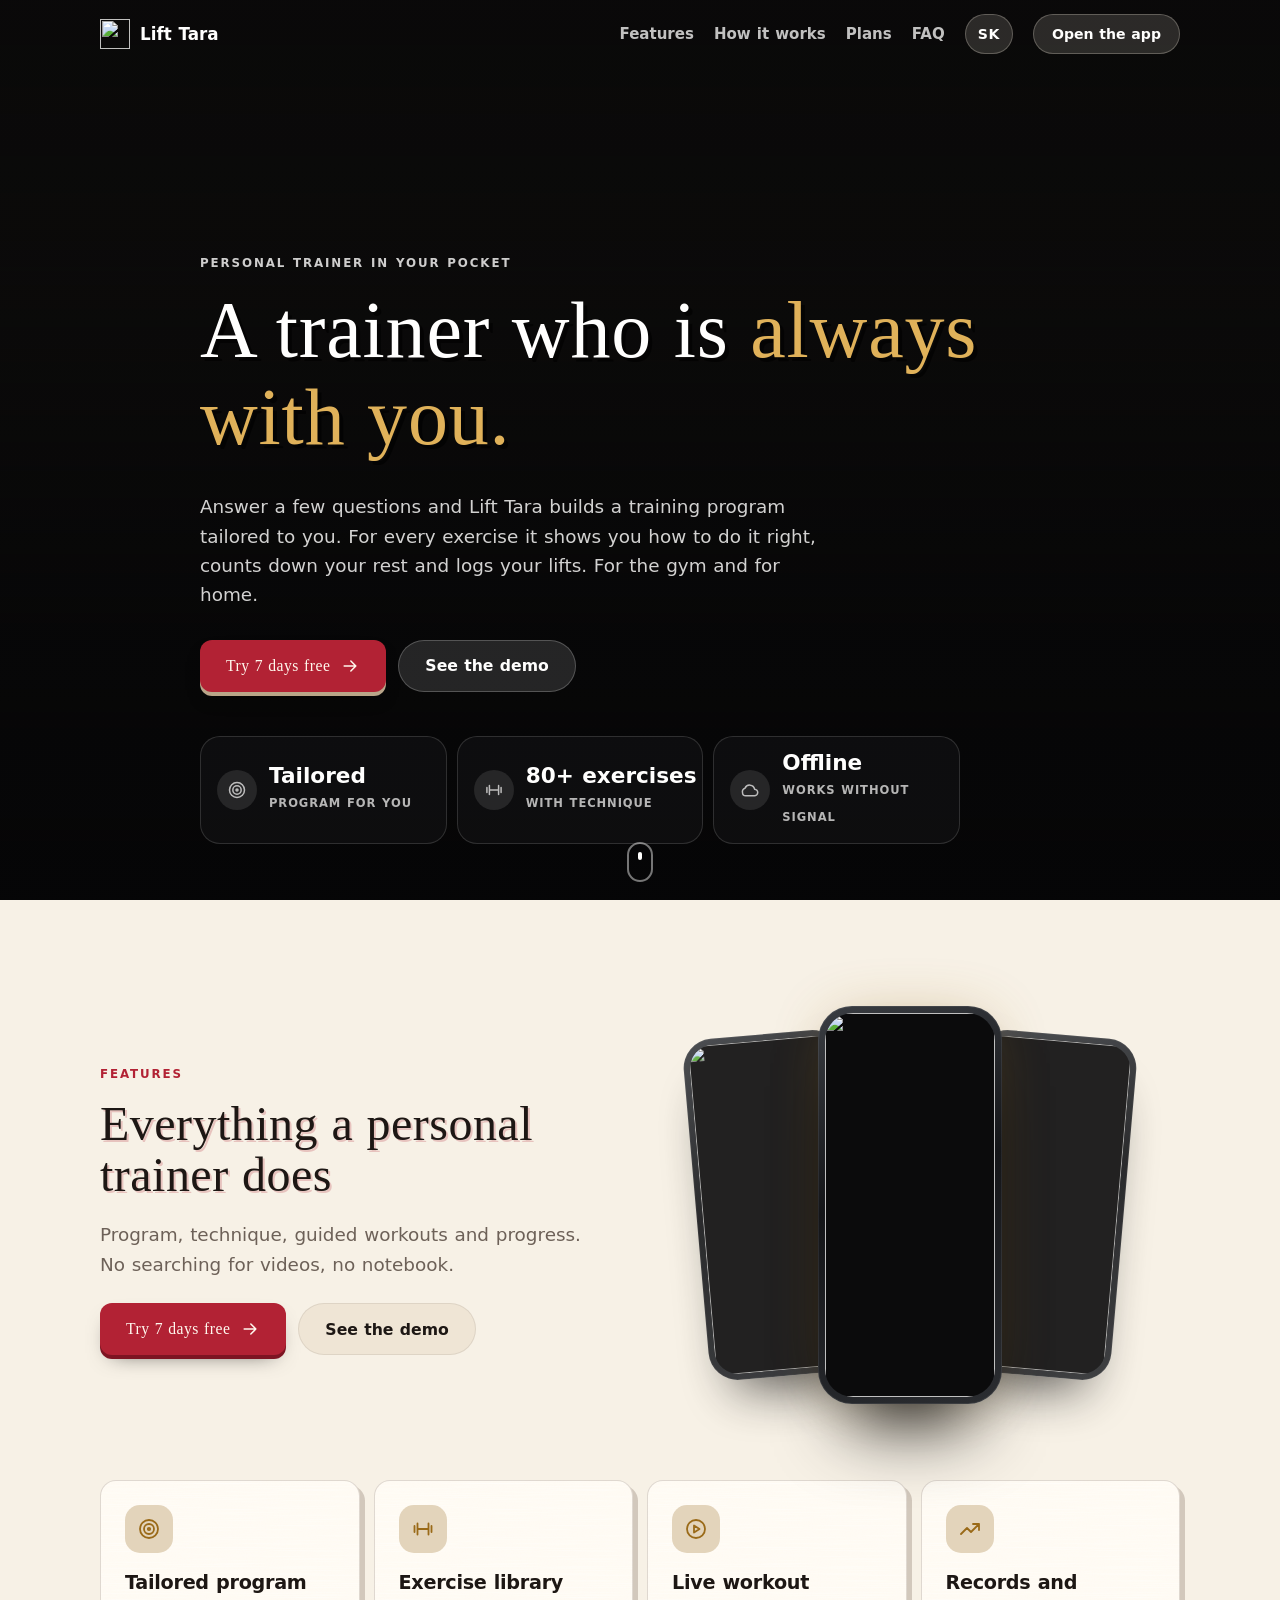
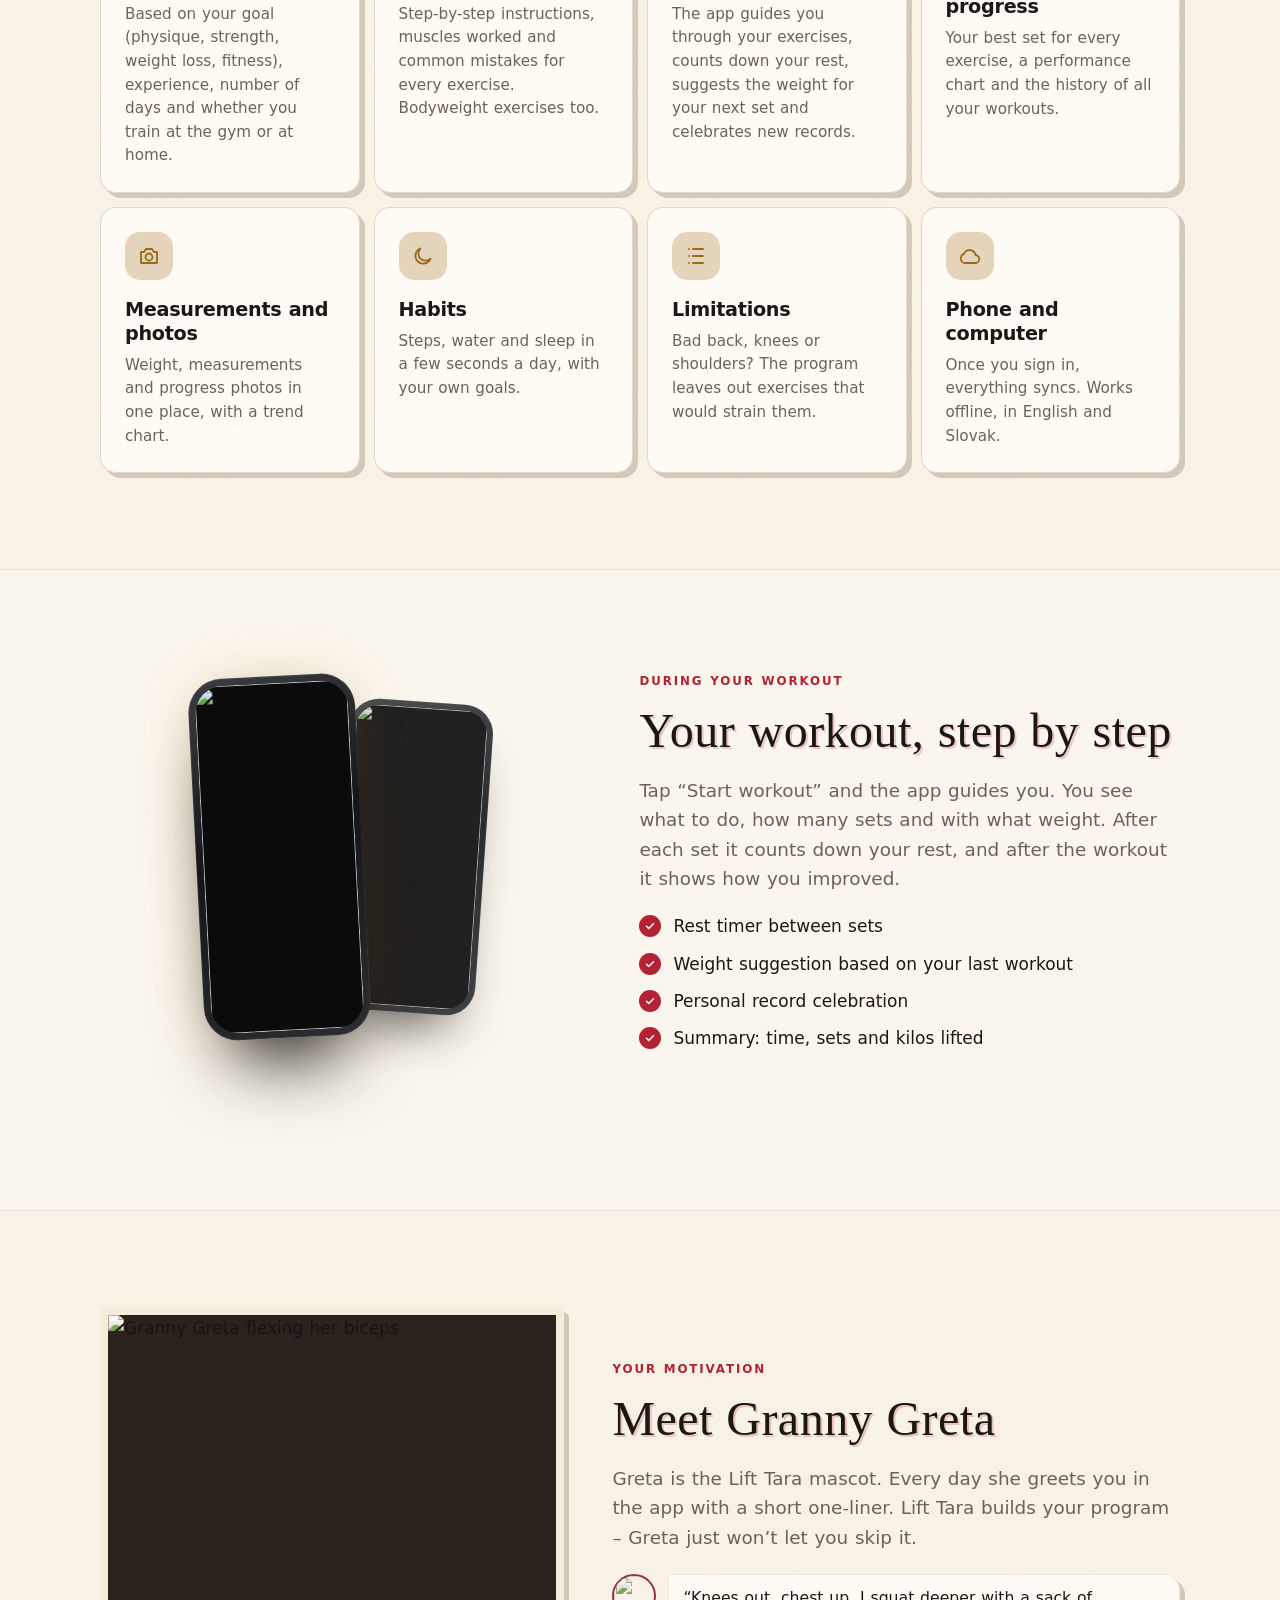
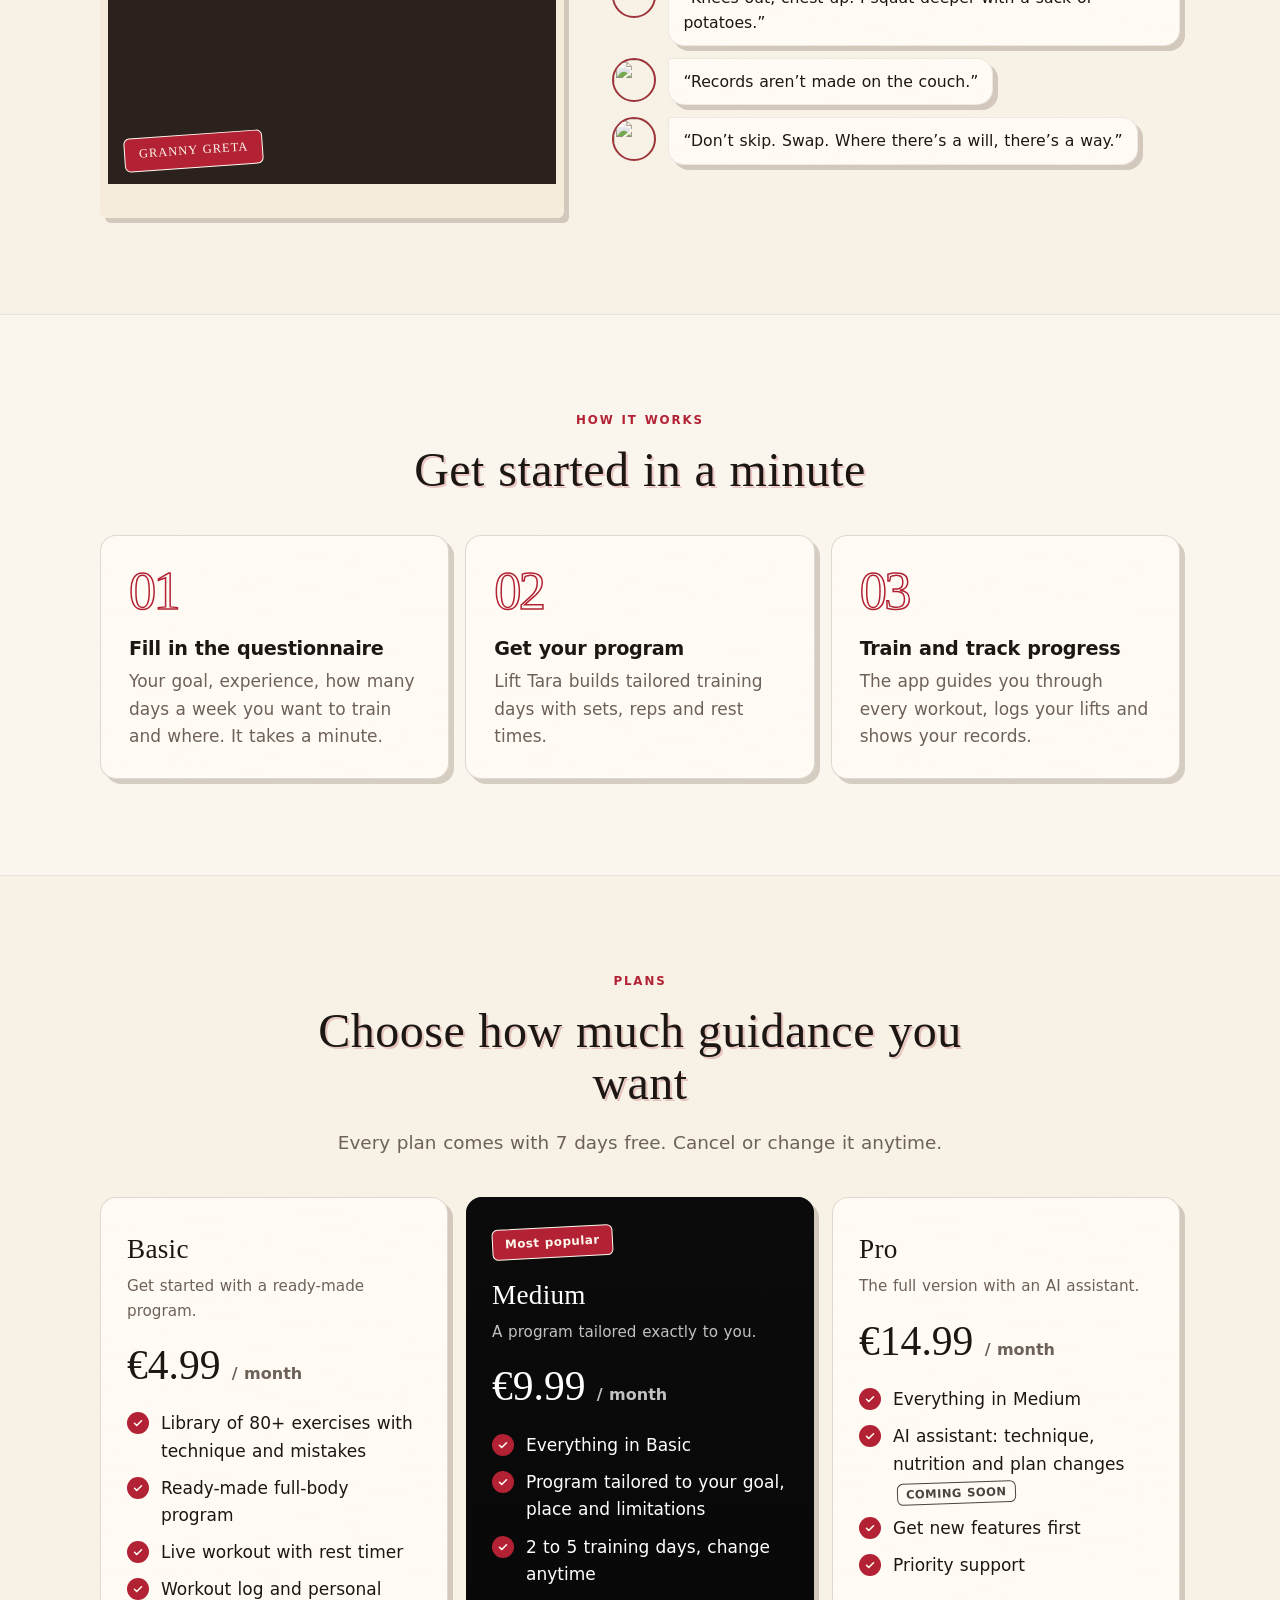
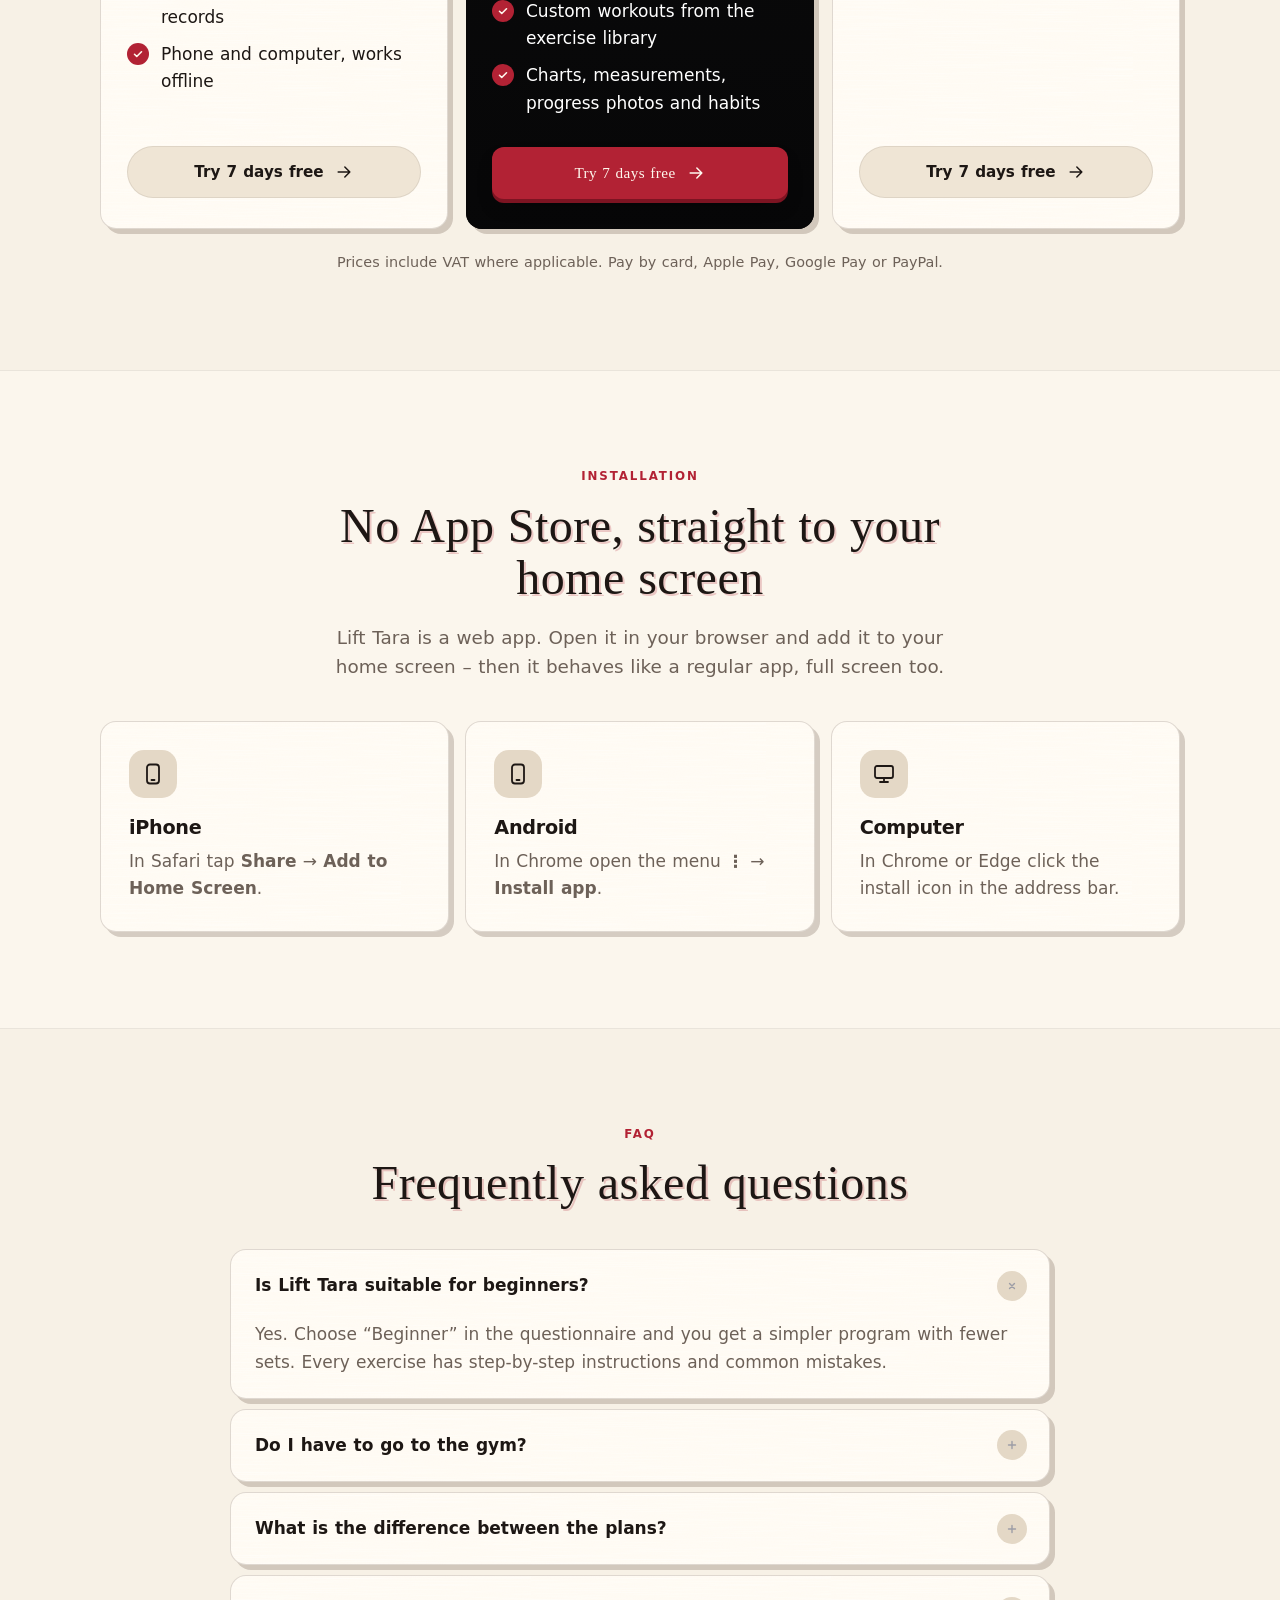
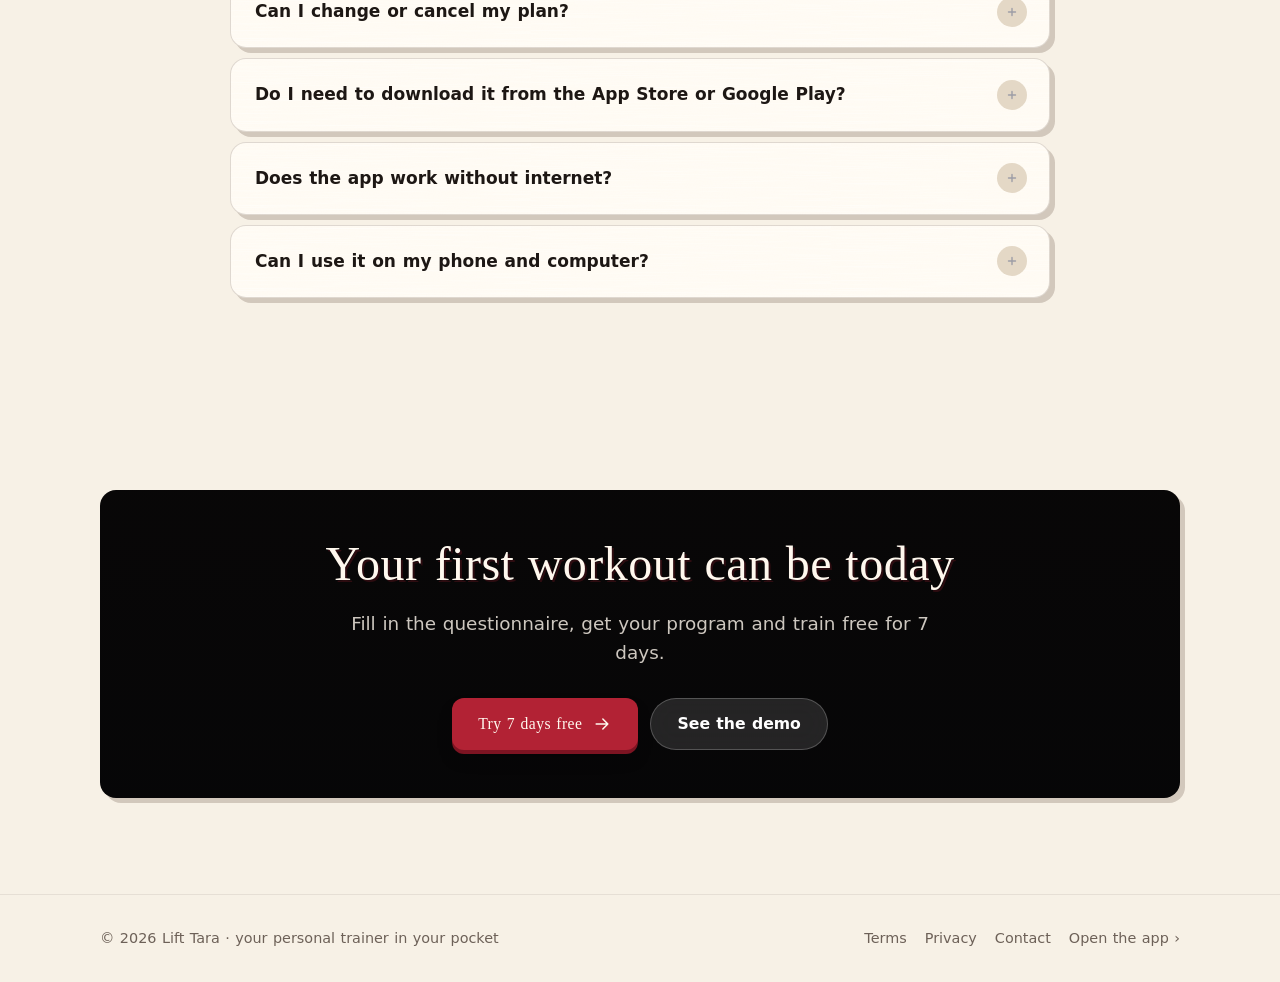
==== en/index.html @ 2b339212 "Web: záverečná výzva čitateľná aj vo svetlom režime Co-Authored-By: Claude Opus 5.5 <noreply@anthrop" ====
<!doctype html>
<html lang="en">
<head>
  <meta charset="utf-8">
  <meta name="viewport" content="width=device-width, initial-scale=1, viewport-fit=cover">
  <title>Lift Tara – your personal trainer in your pocket</title>
  <meta name="description" content="Lift Tara is a personal trainer in your pocket: a training program tailored to your goal, demos and technique for every exercise, a live workout and progress tracking. For the gym and for home.">
  <meta name="color-scheme" content="dark light">
  <meta name="theme-color" content="#15100e" media="(prefers-color-scheme: dark)">
  <meta name="theme-color" content="#f7f1e6" media="(prefers-color-scheme: light)">
  <link rel="icon" href="../icons/icon.svg?v=4" type="image/svg+xml">
  <link rel="apple-touch-icon" href="../icons/icon-192.png?v=4">
  <link rel="canonical" href="https://lifttara.github.io/en/">
  <link rel="alternate" hreflang="sk" href="https://lifttara.github.io/">
  <link rel="alternate" hreflang="en" href="https://lifttara.github.io/en/">
  <link rel="alternate" hreflang="x-default" href="https://lifttara.github.io/">
  <meta name="robots" content="index, follow, max-image-preview:large">
  <meta property="og:type" content="website">
  <meta property="og:locale" content="en_US">
  <meta property="og:site_name" content="Lift Tara">
  <meta property="og:title" content="Lift Tara – your personal trainer in your pocket">
  <meta property="og:description" content="A tailored program, technique for every exercise, live workouts and progress. Try it free for 7 days.">
  <meta property="og:url" content="https://lifttara.github.io/en/">
  <meta property="og:image" content="https://lifttara.github.io/icons/og.jpg?v=1">
  <meta property="og:image:width" content="1200">
  <meta property="og:image:height" content="630">
  <meta property="og:image:alt" content="Lift Tara">
  <meta name="twitter:card" content="summary_large_image">
  <meta name="twitter:title" content="Lift Tara – your personal trainer in your pocket">
  <meta name="twitter:description" content="A tailored program, technique for every exercise, live workouts and progress. Try it free for 7 days.">
  <meta name="twitter:image" content="https://lifttara.github.io/icons/og.jpg?v=1">
  <link rel="preload" as="image" href="../icons/hero.jpg">
  <style>html, body { background: #15100e; } @media (prefers-color-scheme: light) { html, body { background: #f7f1e6; } }</style>
  <link rel="stylesheet" href="../css/web.css?v=10">
  <script type="application/ld+json">
[
 {
  "@context": "https://schema.org",
  "@type": "SoftwareApplication",
  "name": "Lift Tara",
  "applicationCategory": "HealthApplication",
  "operatingSystem": "iOS, Android, Windows, macOS (web app)",
  "url": "https://lifttara.github.io/en/",
  "image": "https://lifttara.github.io/icons/icon-512.png",
  "inLanguage": "en",
  "description": "Lift Tara is a personal trainer in your pocket: a training program tailored to your goal, demos and technique for every exercise, a live workout and progress tracking. For the gym and for home.",
  "offers": [{"@type": "Offer", "name": "Basic", "price": "4.99", "priceCurrency": "EUR"}, {"@type": "Offer", "name": "Medium", "price": "9.99", "priceCurrency": "EUR"}, {"@type": "Offer", "name": "Pro", "price": "14.99", "priceCurrency": "EUR"}]
 },
 {
  "@context": "https://schema.org",
  "@type": "FAQPage",
  "mainEntity": [
 {
  "@type": "Question",
  "name": "Is Lift Tara suitable for beginners?",
  "acceptedAnswer": {
   "@type": "Answer",
   "text": "Yes. Choose “Beginner” in the questionnaire and you get a simpler program with fewer sets. Every exercise has step-by-step instructions and common mistakes."
  }
 },
 {
  "@type": "Question",
  "name": "Do I have to go to the gym?",
  "acceptedAnswer": {
   "@type": "Answer",
   "text": "No. The program can also be built for home with dumbbells or with no equipment at all."
  }
 },
 {
  "@type": "Question",
  "name": "What is the difference between the plans?",
  "acceptedAnswer": {
   "@type": "Answer",
   "text": "Basic has a ready-made full-body program, the exercise library and live workouts. Medium adds a program tailored to your goal, custom workouts and full progress tracking. Pro is the full version with an AI assistant, which is coming soon."
  }
 },
 {
  "@type": "Question",
  "name": "Can I change or cancel my plan?",
  "acceptedAnswer": {
   "@type": "Answer",
   "text": "Yes, anytime in the app under Settings → Subscription or via the link in your email. If you cancel during the 7-day trial, you pay nothing. Your data stays saved."
  }
 },
 {
  "@type": "Question",
  "name": "Do I need to download it from the App Store or Google Play?",
  "acceptedAnswer": {
   "@type": "Answer",
   "text": "No. Lift Tara is a web app – open it in your browser and add it to your home screen with one tap. Then it behaves like a regular app."
  }
 },
 {
  "@type": "Question",
  "name": "Does the app work without internet?",
  "acceptedAnswer": {
   "@type": "Answer",
   "text": "Yes. Workouts and logging work offline and your changes sync when you’re back online."
  }
 },
 {
  "@type": "Question",
  "name": "Can I use it on my phone and computer?",
  "acceptedAnswer": {
   "@type": "Answer",
   "text": "Yes. Once you sign in, your program, workouts and progress sync across all your devices."
  }
 }
]
 }
]
  </script>
</head>
<body>
  <header class="site-top" id="top">
    <div class="wrap">
      <a href="#" class="brand"><img src="../icons/icon.svg?v=4" alt=""> Lift Tara</a>
      <nav class="menu" aria-label="Main menu">
        <a href="#funkcie">Features</a>
        <a href="#ako">How it works</a>
        <a href="#balicky">Plans</a>
        <a href="#faq">FAQ</a>
        <a href="../" class="btn small lang" hreflang="sk" lang="sk" onclick="try{localStorage.setItem('lt-lang','sk')}catch(e){}" aria-label="Slovenská verzia">SK</a>
        <a href="https://lifttara.github.io/app/?lang=en" class="btn small"><span class="lg">Open the app</span><span class="sm">App</span></a>
      </nav>
    </div>
  </header>

  <main>
    <section class="hero-section">
      <div class="hero-bg" aria-hidden="true"></div>
      <div class="wrap hero-in">
        <p class="eyebrow">Personal trainer in your pocket</p>
        <h1>A trainer who is <em>always with you.</em></h1>
        <p class="lead">Answer a few questions and Lift Tara builds a training program tailored to you. For every exercise it shows you how to do it right, counts down your rest and logs your lifts. For the gym and for home.</p>
        <div class="actions">
          <a href="#balicky" class="btn primary sheen">Try 7 days free <svg class="i" viewBox="0 0 24 24" aria-hidden="true"><path d="M5 12h14M13 6l6 6-6 6"/></svg></a>
          <a href="https://lifttara.github.io/app/?demo&amp;lang=en" class="btn glass">See the demo</a>
        </div>
        <div class="tiles"><div class="tile"><span class="ti"><svg class="i" viewBox="0 0 24 24" aria-hidden="true"><circle cx="12" cy="12" r="9"/><circle cx="12" cy="12" r="5"/><circle cx="12" cy="12" r="1.2"/></svg></span><div><b>Tailored</b><span>program for you</span></div></div><div class="tile"><span class="ti"><svg class="i" viewBox="0 0 24 24" aria-hidden="true"><path d="M6.5 6.5v11M17.5 6.5v11M3.5 9v6M20.5 9v6M6.5 12h11"/></svg></span><div><b>80+ exercises</b><span>with technique</span></div></div><div class="tile"><span class="ti"><svg class="i" viewBox="0 0 24 24" aria-hidden="true"><path d="M3 15a4 4 0 0 0 4 4h10a4 4 0 0 0 .5-8A6 6 0 0 0 6 10a4 4 0 0 0-3 5z"/></svg></span><div><b>Offline</b><span>works without signal</span></div></div></div>
      </div>
      <span class="scroll-hint" aria-hidden="true"></span>
    </section>

    <section id="funkcie" class="section">
      <div class="wrap">
        <div class="app-head rv">
          <div>
            <p class="eyebrow">Features</p>
            <h2>Everything a personal trainer does</h2>
            <p class="lead">Program, technique, guided workouts and progress. No searching for videos, no notebook.</p>
            <div class="actions"><a href="#balicky" class="btn primary">Try 7 days free <svg class="i" viewBox="0 0 24 24" aria-hidden="true"><path d="M5 12h14M13 6l6 6-6 6"/></svg></a><a href="https://lifttara.github.io/app/?demo&amp;lang=en" class="btn">See the demo</a></div>
          </div>
          <div class="phones" aria-hidden="true">
            <figure class="phone"><img src="../icons/screens/a-program-en.jpg" alt="" loading="lazy" width="600" height="1300"></figure>
            <figure class="phone main"><img src="../icons/screens/a-today-en.jpg" alt="" loading="lazy" width="600" height="1300"></figure>
            <figure class="phone"><img src="../icons/screens/a-ex-en.jpg" alt="" loading="lazy" width="600" height="1300"></figure>
          </div>
        </div>
        <div class="feat-grid">
          <article class="card feat rv"><span class="ic"><svg class="i" viewBox="0 0 24 24" aria-hidden="true"><circle cx="12" cy="12" r="9"/><circle cx="12" cy="12" r="5"/><circle cx="12" cy="12" r="1.2"/></svg></span><h3>Tailored program</h3><p>Based on your goal (physique, strength, weight loss, fitness), experience, number of days and whether you train at the gym or at home.</p></article>
          <article class="card feat rv"><span class="ic"><svg class="i" viewBox="0 0 24 24" aria-hidden="true"><path d="M6.5 6.5v11M17.5 6.5v11M3.5 9v6M20.5 9v6M6.5 12h11"/></svg></span><h3>Exercise library</h3><p>Step-by-step instructions, muscles worked and common mistakes for every exercise. Bodyweight exercises too.</p></article>
          <article class="card feat rv"><span class="ic"><svg class="i" viewBox="0 0 24 24" aria-hidden="true"><circle cx="12" cy="12" r="9"/><path d="M10 8.5v7l5.5-3.5z"/></svg></span><h3>Live workout</h3><p>The app guides you through your exercises, counts down your rest, suggests the weight for your next set and celebrates new records.</p></article>
          <article class="card feat rv"><span class="ic"><svg class="i" viewBox="0 0 24 24" aria-hidden="true"><path d="M3 17l6-6 4 4 8-8M15 7h6v6"/></svg></span><h3>Records and progress</h3><p>Your best set for every exercise, a performance chart and the history of all your workouts.</p></article>
          <article class="card feat rv"><span class="ic"><svg class="i" viewBox="0 0 24 24" aria-hidden="true"><path d="M4 8h3l2-3h6l2 3h3v11H4z"/><circle cx="12" cy="13" r="3.5"/></svg></span><h3>Measurements and photos</h3><p>Weight, measurements and progress photos in one place, with a trend chart.</p></article>
          <article class="card feat rv"><span class="ic"><svg class="i" viewBox="0 0 24 24" aria-hidden="true"><path d="M19.5 14.6A7.8 7.8 0 1 1 9.4 4.5a6.3 6.3 0 0 0 10.1 10.1z"/></svg></span><h3>Habits</h3><p>Steps, water and sleep in a few seconds a day, with your own goals.</p></article>
          <article class="card feat rv"><span class="ic"><svg class="i" viewBox="0 0 24 24" aria-hidden="true"><path d="M9 5h10M9 12h10M9 19h10M5 5h.01M5 12h.01M5 19h.01"/></svg></span><h3>Limitations</h3><p>Bad back, knees or shoulders? The program leaves out exercises that would strain them.</p></article>
          <article class="card feat rv"><span class="ic"><svg class="i" viewBox="0 0 24 24" aria-hidden="true"><path d="M3 15a4 4 0 0 0 4 4h10a4 4 0 0 0 .5-8A6 6 0 0 0 6 10a4 4 0 0 0-3 5z"/></svg></span><h3>Phone and computer</h3><p>Once you sign in, everything syncs. Works offline, in English and Slovak.</p></article>
        </div>
      </div>
    </section>

    <section id="trening" class="section alt">
      <div class="wrap">
        <div class="app-head reverse rv">
          <div>
            <p class="eyebrow">During your workout</p>
            <h2>Your workout, step by step</h2>
            <p class="lead">Tap “Start workout” and the app guides you. You see what to do, how many sets and with what weight. After each set it counts down your rest, and after the workout it shows how you improved.</p>
            <ul class="checks"><li>Rest timer between sets</li><li>Weight suggestion based on your last workout</li><li>Personal record celebration</li><li>Summary: time, sets and kilos lifted</li></ul>
          </div>
          <div class="phones two" aria-hidden="true">
            <figure class="phone main"><img src="../icons/screens/a-live-en.jpg" alt="" loading="lazy" width="600" height="1300"></figure>
            <figure class="phone"><img src="../icons/screens/a-progress-en.jpg" alt="" loading="lazy" width="600" height="1300"></figure>
          </div>
        </div>
      </div>
    </section>

    <section id="greta" class="section">
      <div class="wrap greta-sec">
        <div class="greta-photo rv"><img src="../icons/greta/flex.jpg" alt="Granny Greta flexing her biceps" loading="lazy" width="520" height="578"><span class="tag">GRANNY GRETA</span></div>
        <div class="rv">
          <p class="eyebrow">Your motivation</p>
          <h2>Meet Granny Greta</h2>
          <p class="lead">Greta is the Lift Tara mascot. Every day she greets you in the app with a short one-liner. Lift Tara builds your program – Greta just won’t let you skip it.</p>
          <div class="quotes">
            <div class="quote-b"><img src="../icons/greta/avatar.jpg" alt="" width="44" height="44" loading="lazy"><p>“Knees out, chest up. I squat deeper with a sack of potatoes.”</p></div>
            <div class="quote-b"><img src="../icons/greta/avatar.jpg" alt="" width="44" height="44" loading="lazy"><p>“Records aren’t made on the couch.”</p></div>
            <div class="quote-b"><img src="../icons/greta/avatar.jpg" alt="" width="44" height="44" loading="lazy"><p>“Don’t skip. Swap. Where there’s a will, there’s a way.”</p></div>
          </div>
        </div>
      </div>
    </section>

    <section id="ako" class="section alt">
      <div class="wrap">
        <div class="section-head center rv"><p class="eyebrow">How it works</p><h2>Get started in a minute</h2></div>
        <div class="grid3">
          <div class="card step rv"><span class="num">01</span><h3>Fill in the questionnaire</h3><p>Your goal, experience, how many days a week you want to train and where. It takes a minute.</p></div>
          <div class="card step rv"><span class="num">02</span><h3>Get your program</h3><p>Lift Tara builds tailored training days with sets, reps and rest times.</p></div>
          <div class="card step rv"><span class="num">03</span><h3>Train and track progress</h3><p>The app guides you through every workout, logs your lifts and shows your records.</p></div>
        </div>
      </div>
    </section>

    <section id="balicky" class="section">
      <div class="wrap">
        <div class="section-head center rv"><p class="eyebrow">Plans</p><h2>Choose how much guidance you want</h2><p class="lead" style="margin:0 auto">Every plan comes with 7 days free. Cancel or change it anytime.</p></div>
        <div class="tiers">
          <article class="card price-card tier tier-basic rv">
            
            <h3>Basic</h3>
            <p class="muted tier-sub">Get started with a ready-made program.</p>
            <p class="price">€4.99 <span>/ month</span></p>
            <ul class="checks"><li><span>Library of 80+ exercises with technique and mistakes</span></li><li><span>Ready-made full-body program</span></li><li><span>Live workout with rest timer</span></li><li><span>Workout log and personal records</span></li><li><span>Phone and computer, works offline</span></li></ul>
            <a href="https://lifttara.github.io/app/?plan=basic&amp;lang=en" class="btn">Try 7 days free <svg class="i" viewBox="0 0 24 24" aria-hidden="true"><path d="M5 12h14M13 6l6 6-6 6"/></svg></a>
          </article>
          <article class="card price-card tier tier-medium featured rv">
            <span class="badge">Most popular</span>
            <h3>Medium</h3>
            <p class="muted tier-sub">A program tailored exactly to you.</p>
            <p class="price">€9.99 <span>/ month</span></p>
            <ul class="checks"><li><span>Everything in Basic</span></li><li><span>Program tailored to your goal, place and limitations</span></li><li><span>2 to 5 training days, change anytime</span></li><li><span>Custom workouts from the exercise library</span></li><li><span>Charts, measurements, progress photos and habits</span></li></ul>
            <a href="https://lifttara.github.io/app/?plan=medium&amp;lang=en" class="btn primary">Try 7 days free <svg class="i" viewBox="0 0 24 24" aria-hidden="true"><path d="M5 12h14M13 6l6 6-6 6"/></svg></a>
          </article>
          <article class="card price-card tier tier-pro rv">
            
            <h3>Pro</h3>
            <p class="muted tier-sub">The full version with an AI assistant.</p>
            <p class="price">€14.99 <span>/ month</span></p>
            <ul class="checks"><li><span>Everything in Medium</span></li><li><span>AI assistant: technique, nutrition and plan changes <span class="soon">coming soon</span></span></li><li><span>Get new features first</span></li><li><span>Priority support</span></li></ul>
            <a href="https://lifttara.github.io/app/?plan=pro&amp;lang=en" class="btn">Try 7 days free <svg class="i" viewBox="0 0 24 24" aria-hidden="true"><path d="M5 12h14M13 6l6 6-6 6"/></svg></a>
          </article>
        </div>
        <p class="muted tier-note">Prices include VAT where applicable. Pay by card, Apple Pay, Google Pay or PayPal.</p>
      </div>
    </section>

    <section id="instalacia" class="section alt">
      <div class="wrap">
        <div class="section-head center rv"><p class="eyebrow">Installation</p><h2>No App Store, straight to your home screen</h2><p class="lead" style="margin:0 auto">Lift Tara is a web app. Open it in your browser and add it to your home screen – then it behaves like a regular app, full screen too.</p></div>
        <div class="grid3">
          <div class="card rv"><span class="ic"><svg class="i" viewBox="0 0 24 24" aria-hidden="true"><rect x="6" y="2.5" width="12" height="19" rx="3"/><path d="M10.5 18h3"/></svg></span><h3>iPhone</h3><p class="muted" style="margin:0">In Safari tap <b>Share</b> → <b>Add to Home Screen</b>.</p></div>
          <div class="card rv"><span class="ic"><svg class="i" viewBox="0 0 24 24" aria-hidden="true"><rect x="6" y="2.5" width="12" height="19" rx="3"/><path d="M10.5 18h3"/></svg></span><h3>Android</h3><p class="muted" style="margin:0">In Chrome open the menu <b>⋮</b> → <b>Install app</b>.</p></div>
          <div class="card rv"><span class="ic"><svg class="i" viewBox="0 0 24 24" aria-hidden="true"><rect x="3" y="4" width="18" height="12" rx="2"/><path d="M8 20h8M12 16v4"/></svg></span><h3>Computer</h3><p class="muted" style="margin:0">In Chrome or Edge click the install icon in the address bar.</p></div>
        </div>
      </div>
    </section>

    <section id="faq" class="section">
      <div class="wrap">
        <div class="section-head center rv"><p class="eyebrow">FAQ</p><h2>Frequently asked questions</h2></div>
        <div class="faq">
          <details class="card rv" open><summary>Is Lift Tara suitable for beginners?</summary><p>Yes. Choose “Beginner” in the questionnaire and you get a simpler program with fewer sets. Every exercise has step-by-step instructions and common mistakes.</p></details>
          <details class="card rv"><summary>Do I have to go to the gym?</summary><p>No. The program can also be built for home with dumbbells or with no equipment at all.</p></details>
          <details class="card rv"><summary>What is the difference between the plans?</summary><p>Basic has a ready-made full-body program, the exercise library and live workouts. Medium adds a program tailored to your goal, custom workouts and full progress tracking. Pro is the full version with an AI assistant, which is coming soon.</p></details>
          <details class="card rv"><summary>Can I change or cancel my plan?</summary><p>Yes, anytime in the app under Settings → Subscription or via the link in your email. If you cancel during the 7-day trial, you pay nothing. Your data stays saved.</p></details>
          <details class="card rv"><summary>Do I need to download it from the App Store or Google Play?</summary><p>No. Lift Tara is a web app – open it in your browser and add it to your home screen with one tap. Then it behaves like a regular app.</p></details>
          <details class="card rv"><summary>Does the app work without internet?</summary><p>Yes. Workouts and logging work offline and your changes sync when you’re back online.</p></details>
          <details class="card rv"><summary>Can I use it on my phone and computer?</summary><p>Yes. Once you sign in, your program, workouts and progress sync across all your devices.</p></details>
        </div>
      </div>
    </section>

    <section id="zacat" class="section">
      <div class="wrap">
        <div class="card end-cta rv">
          <h2>Your first workout can be today</h2>
          <p class="lead">Fill in the questionnaire, get your program and train free for 7 days.</p>
          <div class="actions"><a href="#balicky" class="btn primary">Try 7 days free <svg class="i" viewBox="0 0 24 24" aria-hidden="true"><path d="M5 12h14M13 6l6 6-6 6"/></svg></a><a href="https://lifttara.github.io/app/?demo&amp;lang=en" class="btn glass">See the demo</a></div>
        </div>
      </div>
    </section>
  </main>

  <footer class="footer">
    <div class="wrap"><span>© <span id="year">2026</span> Lift Tara · your personal trainer in your pocket</span><span class="foot-links"><a href="terms.html#podmienky" class="muted">Terms</a><a href="terms.html#sukromie" class="muted">Privacy</a><a href="terms.html#kontakt" class="muted">Contact</a><a href="https://lifttara.github.io/app/?lang=en" class="muted">Open the app ›</a></span></div>
  </footer>
  <script>
    // Lišta sa po posunutí z fotky zmení na sklo; fotka sa hýbe pomalšie ako obsah (paralaxa)
    const siteTop = document.getElementById('top');
    const bg = document.querySelector('.hero-bg');
    const reduce = matchMedia('(prefers-reduced-motion: reduce)').matches;
    let raf = 0;
    const onScroll = () => {
      raf = 0;
      siteTop.classList.toggle('solid', scrollY > innerHeight * 0.6);
      if (!reduce && bg && scrollY < innerHeight * 1.2) bg.style.setProperty('--py', `${Math.round(scrollY * 0.3)}px`);
    };
    addEventListener('scroll', () => { if (!raf) raf = requestAnimationFrame(onScroll); }, { passive: true });
    onScroll();
    // Sekcie sa jemne vysunú, keď sa k nim posunieš
    if ('IntersectionObserver' in window && !reduce) {
      const io = new IntersectionObserver((list) => {
        let n = 0;
        list.forEach((e) => { if (!e.isIntersecting) return; e.target.style.setProperty('--d', `${Math.min(n++, 5) * 80}ms`); e.target.classList.add('in'); io.unobserve(e.target); });
      }, { rootMargin: '0px 0px -8% 0px' });
      document.querySelectorAll('.rv').forEach((el) => io.observe(el));
    } else document.querySelectorAll('.rv').forEach((el) => el.classList.add('in'));
    document.getElementById('year').textContent = new Date().getFullYear();
  </script>
</body>
</html>
---- css/web.css ----
@font-face { font-family: 'Alfa Slab One'; font-style: normal; font-weight: 400; font-display: swap; src: url(../fonts/alfaslab-latin-ext.woff2) format('woff2'); unicode-range: U+0100-02BA, U+02BD-02C5, U+02C7-02CC, U+02CE-02D7, U+02DD-02FF, U+0304, U+0308, U+0329, U+1D00-1DBF, U+1E00-1E9F, U+1EF2-1EFF, U+2020, U+20A0-20AB, U+20AD-20C4, U+2113, U+2C60-2C7F, U+A720-A7FF; }
@font-face { font-family: 'Alfa Slab One'; font-style: normal; font-weight: 400; font-display: swap; src: url(../fonts/alfaslab-latin.woff2) format('woff2'); unicode-range: U+0000-00FF, U+0131, U+0152-0153, U+02BB-02BC, U+02C6, U+02DA, U+02DC, U+0304, U+0308, U+0329, U+2000-206F, U+20AC, U+2122, U+2191, U+2193, U+2212, U+2215, U+FEFF, U+FFFD; }
/* Písmo Poppins – uložené v appke (funguje offline, nič sa neposiela na Google) */
@font-face { font-family: 'Poppins'; font-style: normal; font-weight: 400; font-display: swap; src: url(../fonts/poppins-400-latin-ext.woff2) format('woff2'); unicode-range: U+0100-02BA, U+02BD-02C5, U+02C7-02CC, U+02CE-02D7, U+02DD-02FF, U+0304, U+0308, U+0329, U+1D00-1DBF, U+1E00-1E9F, U+1EF2-1EFF, U+2020, U+20A0-20AB, U+20AD-20C4, U+2113, U+2C60-2C7F, U+A720-A7FF; }
@font-face { font-family: 'Poppins'; font-style: normal; font-weight: 400; font-display: swap; src: url(../fonts/poppins-400-latin.woff2) format('woff2'); unicode-range: U+0000-00FF, U+0131, U+0152-0153, U+02BB-02BC, U+02C6, U+02DA, U+02DC, U+0304, U+0308, U+0329, U+2000-206F, U+20AC, U+2122, U+2191, U+2193, U+2212, U+2215, U+FEFF, U+FFFD; }
@font-face { font-family: 'Poppins'; font-style: normal; font-weight: 500; font-display: swap; src: url(../fonts/poppins-500-latin-ext.woff2) format('woff2'); unicode-range: U+0100-02BA, U+02BD-02C5, U+02C7-02CC, U+02CE-02D7, U+02DD-02FF, U+0304, U+0308, U+0329, U+1D00-1DBF, U+1E00-1E9F, U+1EF2-1EFF, U+2020, U+20A0-20AB, U+20AD-20C4, U+2113, U+2C60-2C7F, U+A720-A7FF; }
@font-face { font-family: 'Poppins'; font-style: normal; font-weight: 500; font-display: swap; src: url(../fonts/poppins-500-latin.woff2) format('woff2'); unicode-range: U+0000-00FF, U+0131, U+0152-0153, U+02BB-02BC, U+02C6, U+02DA, U+02DC, U+0304, U+0308, U+0329, U+2000-206F, U+20AC, U+2122, U+2191, U+2193, U+2212, U+2215, U+FEFF, U+FFFD; }
@font-face { font-family: 'Poppins'; font-style: normal; font-weight: 600; font-display: swap; src: url(../fonts/poppins-600-latin-ext.woff2) format('woff2'); unicode-range: U+0100-02BA, U+02BD-02C5, U+02C7-02CC, U+02CE-02D7, U+02DD-02FF, U+0304, U+0308, U+0329, U+1D00-1DBF, U+1E00-1E9F, U+1EF2-1EFF, U+2020, U+20A0-20AB, U+20AD-20C4, U+2113, U+2C60-2C7F, U+A720-A7FF; }
@font-face { font-family: 'Poppins'; font-style: normal; font-weight: 600; font-display: swap; src: url(../fonts/poppins-600-latin.woff2) format('woff2'); unicode-range: U+0000-00FF, U+0131, U+0152-0153, U+02BB-02BC, U+02C6, U+02DA, U+02DC, U+0304, U+0308, U+0329, U+2000-206F, U+20AC, U+2122, U+2191, U+2193, U+2212, U+2215, U+FEFF, U+FFFD; }
@font-face { font-family: 'Poppins'; font-style: normal; font-weight: 700; font-display: swap; src: url(../fonts/poppins-700-latin-ext.woff2) format('woff2'); unicode-range: U+0100-02BA, U+02BD-02C5, U+02C7-02CC, U+02CE-02D7, U+02DD-02FF, U+0304, U+0308, U+0329, U+1D00-1DBF, U+1E00-1E9F, U+1EF2-1EFF, U+2020, U+20A0-20AB, U+20AD-20C4, U+2113, U+2C60-2C7F, U+A720-A7FF; }
@font-face { font-family: 'Poppins'; font-style: normal; font-weight: 700; font-display: swap; src: url(../fonts/poppins-700-latin.woff2) format('woff2'); unicode-range: U+0000-00FF, U+0131, U+0152-0153, U+02BB-02BC, U+02C6, U+02DA, U+02DC, U+0304, U+0308, U+0329, U+2000-206F, U+20AC, U+2122, U+2191, U+2193, U+2212, U+2215, U+FEFF, U+FFFD; }
@font-face { font-family: 'Poppins'; font-style: normal; font-weight: 800; font-display: swap; src: url(../fonts/poppins-800-latin-ext.woff2) format('woff2'); unicode-range: U+0100-02BA, U+02BD-02C5, U+02C7-02CC, U+02CE-02D7, U+02DD-02FF, U+0304, U+0308, U+0329, U+1D00-1DBF, U+1E00-1E9F, U+1EF2-1EFF, U+2020, U+20A0-20AB, U+20AD-20C4, U+2113, U+2C60-2C7F, U+A720-A7FF; }
@font-face { font-family: 'Poppins'; font-style: normal; font-weight: 800; font-display: swap; src: url(../fonts/poppins-800-latin.woff2) format('woff2'); unicode-range: U+0000-00FF, U+0131, U+0152-0153, U+02BB-02BC, U+02C6, U+02DA, U+02DC, U+0304, U+0308, U+0329, U+2000-206F, U+20AC, U+2122, U+2191, U+2193, U+2212, U+2215, U+FEFF, U+FFFD; }
/* =========================================================
   Web trénera – rovnaký dizajn ako appky (2026):
   čiernobiely, fotka posilňovne, tyrkysová len ako akcent,
   tmavý alebo svetlý podľa nastavenia zariadenia.
   ========================================================= */
:root {
  color-scheme: dark light;
  --bg: #15100e; --surface: #221a16; --surface-2: #2c221d; --surface-3: #3a2e27;
  --border: rgba(246, 236, 220, .08); --text: #f6ecdc; --muted: #b4a594;
  --accent: #e0b25a; --red: #c62a3c; --cta: #c62a3c; --cta-ink: #fff8ee;
  --glass: rgba(27, 20, 17, .82);
  --shadow: 0 1px 0 rgba(255, 255, 255, .04) inset, 0 18px 40px -26px rgba(0, 0, 0, .9);
  --radius: 24px;
  --ring: inset 0 0 0 1.5px rgba(224, 178, 90, .75), 0 0 14px -4px rgba(224, 178, 90, .45);
  --font: "Poppins", -apple-system, BlinkMacSystemFont, "Segoe UI", system-ui, sans-serif;
  --ease: cubic-bezier(.2, .8, .2, 1); --spring: cubic-bezier(.3, 1.35, .5, 1);
}
@media (prefers-color-scheme: light) {
  :root {
    --bg: #f7f1e6; --surface: #fffaf2; --surface-2: #efe5d5; --surface-3: #e4d8c6;
    --border: rgba(29, 23, 20, .08); --text: #1d1714; --muted: #6d6158;
    --accent: #9a6a18; --red: #b22234; --cta: #b22234; --cta-ink: #fff8ee;
    --glass: rgba(255, 250, 242, .86);
    --shadow: 0 1px 2px rgba(15, 17, 20, .04), 0 10px 30px -14px rgba(15, 17, 20, .16);
  }
}

* { box-sizing: border-box; }
html { scroll-behavior: smooth; scroll-padding-top: 76px; -webkit-text-size-adjust: 100%; }
body { margin: 0; background: var(--bg); color: var(--text); font: 17px/1.6 var(--font); -webkit-font-smoothing: antialiased; overflow-x: hidden; }
a { color: inherit; text-decoration: none; }
img { max-width: 100%; display: block; }
h1, h2, h3 { margin: 0 0 .4em; letter-spacing: -.035em; line-height: 1.05; }
h1 { font-size: clamp(2.6rem, 8vw, 5rem); font-weight: 800; }
h2 { font-size: clamp(1.9rem, 5vw, 3rem); font-weight: 800; }
h3 { font-size: 1.2rem; font-weight: 750; letter-spacing: -.02em; line-height: 1.25; }
p { margin: 0 0 1em; }
.wrap { max-width: 1120px; margin: 0 auto; padding: 0 20px; }
.eyebrow { display: block; margin-bottom: 14px; color: var(--muted); font-size: .74rem; font-weight: 800; letter-spacing: .16em; text-transform: uppercase; }
.lead { font-size: 1.15rem; color: var(--muted); max-width: 620px; }
.muted { color: var(--muted); }
.i { width: 20px; height: 20px; fill: none; stroke: currentColor; stroke-width: 1.8; stroke-linecap: round; stroke-linejoin: round; flex: none; }

/* ---------- Tlačidlá ---------- */
.btn {
  display: inline-flex; align-items: center; justify-content: center; gap: 10px; min-height: 52px; padding: 0 26px;
  border-radius: 999px; border: 1px solid var(--border); background: var(--surface-2); color: var(--text);
  font: 700 .98rem var(--font); cursor: pointer; transition: transform .45s var(--spring), background-color .2s, box-shadow .3s; position: relative; overflow: hidden;
}
.btn:hover { background: var(--surface-3); }
.btn:active { transform: scale(.96); transition-duration: .12s; }
.btn.primary { background: var(--cta); color: var(--cta-ink); border: 0; box-shadow: 0 12px 28px -16px rgba(0, 0, 0, .7); }
@media (prefers-color-scheme: dark) { .btn.primary { box-shadow: var(--ring), 0 12px 28px -16px rgba(0, 0, 0, .7); } }
.btn.primary:hover { transform: translateY(-1px); }
.btn.primary .i { transition: transform .35s var(--spring); }
.btn.primary:hover .i { transform: translateX(5px); }
.btn.glass { background: rgba(255, 255, 255, .12); border-color: rgba(255, 255, 255, .22); color: #fff; backdrop-filter: blur(12px); -webkit-backdrop-filter: blur(12px); }
.btn.glass:hover { background: rgba(255, 255, 255, .2); }
.btn.small { min-height: 40px; padding: 0 18px; font-size: .88rem; }
.btn.sheen::after { content: ""; position: absolute; top: 0; bottom: 0; left: 0; width: 40%; background: linear-gradient(100deg, transparent, rgba(0, 0, 0, .08), transparent); transform: translateX(-120%) skewX(-18deg); animation: sheen 6s ease-in-out 1.6s infinite; pointer-events: none; }
@keyframes sheen { 0%, 70% { transform: translateX(-120%) skewX(-18deg); } 100% { transform: translateX(320%) skewX(-18deg); } }

/* ---------- Horná lišta: priehľadná nad fotkou, po posunutí sklo ---------- */
.site-top { position: fixed; top: 0; left: 0; right: 0; z-index: 20; padding-top: env(safe-area-inset-top); transition: background .3s, border-color .3s, backdrop-filter .3s; border-bottom: 1px solid transparent; color: #fff; }
.site-top .wrap { display: flex; align-items: center; justify-content: space-between; height: 68px; gap: 16px; }
.site-top.solid { background: var(--glass); backdrop-filter: blur(20px) saturate(160%); -webkit-backdrop-filter: blur(20px) saturate(160%); border-bottom-color: var(--border); color: var(--text); }
.brand { display: flex; align-items: center; gap: 10px; font-weight: 800; font-size: 1.05rem; letter-spacing: -.02em; }
.brand img { width: 30px; height: 30px; }
.menu { display: flex; align-items: center; gap: 24px; font-size: .94rem; font-weight: 600; }
.menu a:not(.btn) { opacity: .75; transition: opacity .2s; }
.menu a:not(.btn):hover { opacity: 1; }
.site-top:not(.solid) .menu .btn { background: rgba(255, 255, 255, .14); border-color: rgba(255, 255, 255, .25); color: #fff; }
@media (max-width: 760px) { .menu a:not(.btn) { display: none; } }

/* ---------- Úvod na celú obrazovku ---------- */
.hero-section { position: relative; min-height: 100svh; display: flex; align-items: flex-end; color: #fff; overflow: hidden; isolation: isolate; padding: 120px 0 56px; }
.hero-bg { position: absolute; inset: -8% 0; z-index: -2; background: #111 url(../icons/hero.jpg) 50% 40% / cover no-repeat; translate: 0 var(--py, 0px); animation: photo-in 1.4s var(--ease) both, kenburns 26s ease-in-out 1.4s infinite alternate; }
.hero-section::after { content: ""; position: absolute; inset: 0; z-index: -1; background: linear-gradient(180deg, rgba(6, 6, 7, .45) 0%, rgba(6, 6, 7, .25) 30%, rgba(6, 6, 7, .78) 70%, rgba(6, 6, 7, .97) 100%); }
@keyframes photo-in { from { opacity: 0; transform: scale(1.15); } }
@keyframes kenburns { to { transform: scale(1.08) translate3d(-1.5%, 1%, 0); } }
.hero-section .eyebrow { color: rgba(255, 255, 255, .8); }
.hero-section h1 { max-width: 880px; }
.hero-section h1 em { font-style: normal; color: var(--accent); }
@media (prefers-color-scheme: light) { .hero-section h1 em { color: #e0b25a; } }
.hero-section .lead { color: rgba(255, 255, 255, .82); }
.actions { display: flex; flex-wrap: wrap; gap: 12px; margin-top: 30px; }
.tiles { display: grid; grid-template-columns: repeat(3, minmax(0, 1fr)); gap: 10px; margin-top: 44px; max-width: 760px; }
.tile { display: flex; align-items: center; gap: 12px; padding: 14px 16px; border-radius: 20px; background: rgba(20, 20, 22, .55); border: 1px solid rgba(255, 255, 255, .14); backdrop-filter: blur(14px); -webkit-backdrop-filter: blur(14px); }
.tile .ti { width: 40px; height: 40px; border-radius: 50%; display: grid; place-items: center; background: rgba(255, 255, 255, .1); flex: none; }
.tile b { display: block; font-size: 1.35rem; font-weight: 800; letter-spacing: -.02em; line-height: 1.1; white-space: nowrap; }
.tile span { font-size: .72rem; font-weight: 700; letter-spacing: .08em; text-transform: uppercase; color: rgba(255, 255, 255, .7); }
@media (max-width: 640px) { .tiles { grid-template-columns: 1fr 1fr; } .tiles .tile:last-child { grid-column: span 2; } .tile .ti { width: 34px; height: 34px; } }
.scroll-hint { position: absolute; left: 50%; bottom: 18px; width: 26px; height: 40px; margin-left: -13px; border: 2px solid rgba(255, 255, 255, .45); border-radius: 14px; }
.scroll-hint::after { content: ""; position: absolute; left: 50%; top: 8px; width: 4px; height: 8px; margin-left: -2px; border-radius: 2px; background: #fff; animation: scroll-dot 1.8s ease-in-out infinite; }
@keyframes scroll-dot { 0% { opacity: 0; transform: translateY(0); } 40% { opacity: 1; } 100% { opacity: 0; transform: translateY(12px); } }
@media (max-width: 640px) { .scroll-hint { display: none; } }

/* nábeh úvodu */
.hero-in > * { animation: soft-up .8s var(--ease) both; }
.hero-in > :nth-child(2) { animation: mask-up .9s var(--ease) .12s both; }
.hero-in > :nth-child(3) { animation-delay: .3s; }
.hero-in > :nth-child(4) { animation-delay: .42s; }
.hero-in > :nth-child(5) { animation-delay: .54s; }
@keyframes soft-up { from { opacity: 0; transform: translateY(16px); filter: blur(6px); } }
@keyframes mask-up { from { opacity: 0; transform: translateY(40%); clip-path: inset(0 0 100% 0); } to { clip-path: inset(0 0 -20% 0); } }

/* ---------- Sekcie ---------- */
.section { padding: 96px 0; }
.section-head { max-width: 720px; margin-bottom: 40px; }
.section-head.center { text-align: center; margin-left: auto; margin-right: auto; }
.card { background: var(--surface); border: 1px solid var(--border); border-radius: var(--radius); box-shadow: var(--shadow); padding: 28px; }
.grid3 { display: grid; grid-template-columns: repeat(3, minmax(0, 1fr)); gap: 16px; }
@media (max-width: 900px) { .grid3 { grid-template-columns: 1fr; } }
.two-col { display: grid; grid-template-columns: 1fr 1.15fr; gap: 56px; align-items: center; }
@media (max-width: 860px) { .two-col { grid-template-columns: 1fr; gap: 32px; } }
.ic { width: 48px; height: 48px; border-radius: 15px; display: grid; place-items: center; background: var(--surface-3); color: var(--text); margin-bottom: 18px; }
.ic .i { width: 24px; height: 24px; }
.checks { list-style: none; padding: 0; margin: 0; display: grid; gap: 10px; }
.checks li { display: flex; gap: 12px; align-items: flex-start; }
.checks li::before { content: ""; flex: none; width: 22px; height: 22px; margin-top: 2px; border-radius: 50%; background: var(--surface-3) url("data:image/svg+xml,%3Csvg xmlns='http://www.w3.org/2000/svg' viewBox='0 0 24 24' fill='none' stroke='%236fd0c4' stroke-width='3' stroke-linecap='round' stroke-linejoin='round'%3E%3Cpath d='M5 12.5l4.5 4.5L19 7.5'/%3E%3C/svg%3E") center / 13px no-repeat; }

/* O mne */
.photo { position: relative; aspect-ratio: 4 / 5; border-radius: 28px; overflow: hidden; background: #111 url(../icons/hero.jpg) 30% 50% / cover; box-shadow: var(--shadow); }
.photo::after { content: ""; position: absolute; inset: 0; background: linear-gradient(180deg, transparent 40%, rgba(6, 6, 7, .85)); }
.photo .tag { position: absolute; left: 18px; right: 18px; bottom: 18px; z-index: 1; color: #fff; display: flex; align-items: center; gap: 12px; padding: 12px 14px; border-radius: 18px; background: rgba(20, 20, 22, .55); border: 1px solid rgba(255, 255, 255, .14); backdrop-filter: blur(14px); -webkit-backdrop-filter: blur(14px); font-size: .9rem; }
.photo .tag b { display: block; font-size: 1rem; }
.photo .tag small { color: rgba(255, 255, 255, .7); }

/* Cenník */
.price-card { display: flex; flex-direction: column; gap: 6px; }
.price { font-size: 2.6rem; font-weight: 800; letter-spacing: -.045em; margin: 4px 0 18px; line-height: 1; }
.price span { font-size: 1rem; font-weight: 600; color: var(--muted); letter-spacing: 0; }
.price-card .checks { margin-bottom: 24px; }
.price-card .btn { margin-top: auto; }
.price-card.featured { position: relative; color: #fff; border: 0; overflow: hidden; isolation: isolate; background: #111; transform: translateY(-8px); }
.price-card.featured::before { content: ""; position: absolute; inset: 0; z-index: -2; background: url(../icons/hero.jpg) 60% 40% / cover; }
.price-card.featured::after { content: ""; position: absolute; inset: 0; z-index: -1; background: linear-gradient(180deg, rgba(6, 6, 7, .55), rgba(6, 6, 7, .93)); }
.price-card.featured .price span, .price-card.featured .muted { color: rgba(255, 255, 255, .75); }
.price-card.featured .checks li::before { background-color: rgba(255, 255, 255, .14); }
.price-card.featured .btn.primary { background: #fff; color: #0b0b0c; box-shadow: var(--ring); }
.badge { align-self: flex-start; display: inline-flex; padding: 5px 12px; border-radius: 999px; font-size: .74rem; font-weight: 800; letter-spacing: .04em; background: var(--accent); color: #1d1714; margin-bottom: 10px; }
@media (max-width: 900px) { .price-card.featured { transform: none; } }

/* Kroky */
.step { position: relative; }
.step .num { font-size: 3.4rem; font-weight: 800; letter-spacing: -.05em; line-height: 1; color: transparent; -webkit-text-stroke: 1.5px var(--muted); margin-bottom: 18px; display: block; }
.step p { color: var(--muted); margin: 0; }

/* Výsledky */
.ba { display: grid; grid-template-columns: 1fr 1fr; gap: 8px; margin-bottom: 18px; }
.ba div { aspect-ratio: 3 / 4; border-radius: 16px; display: grid; place-items: end start; padding: 10px; background: linear-gradient(160deg, var(--surface-3), var(--surface-2)); }
.ba div:last-child { background: linear-gradient(160deg, color-mix(in srgb, var(--accent) 22%, var(--surface-2)), var(--surface-2)); }
.ba span { font-size: .72rem; font-weight: 800; padding: 3px 10px; border-radius: 999px; background: rgba(0, 0, 0, .5); color: #fff; }
.small-note { font-size: .85rem; margin-top: 18px; }

/* Referencie */
.quote { margin: 0; display: flex; flex-direction: column; gap: 22px; }
.quote .stars { color: #f5b301; letter-spacing: 3px; font-size: .95rem; }
.quote p { margin: 0; font-size: 1.06rem; line-height: 1.55; flex: 1; }
.quote footer { display: flex; align-items: center; gap: 12px; }
.quote footer b { display: block; }
.quote footer small { color: var(--muted); }
.avatar { width: 44px; height: 44px; border-radius: 50%; display: grid; place-items: center; font-weight: 800; background: var(--cta); color: var(--cta-ink); flex: none; }

/* Rezervácia */
.booking { display: grid; gap: 14px; }
.booking label { display: grid; gap: 6px; font-size: .76rem; font-weight: 800; letter-spacing: .08em; text-transform: uppercase; color: var(--muted); }
.booking input, .booking select, .booking textarea { width: 100%; min-height: 52px; padding: 13px 16px; border-radius: 16px; border: 1px solid var(--border); background: var(--surface-2); color: var(--text); font: 500 1rem var(--font); letter-spacing: 0; text-transform: none; outline: none; transition: border-color .2s, box-shadow .2s; }
.booking textarea { resize: vertical; min-height: 96px; }
.booking input:focus, .booking select:focus, .booking textarea:focus { border-color: var(--accent); box-shadow: 0 0 0 4px color-mix(in srgb, var(--accent) 18%, transparent); }
.booking .row { display: flex; flex-wrap: wrap; gap: 10px; margin-top: 4px; }
.booking .row .btn { flex: 1 1 200px; }

/* Otázky */
.faq { display: grid; gap: 10px; max-width: 820px; margin: 0 auto; }
.faq details { padding: 0; overflow: hidden; }
.faq summary { cursor: pointer; list-style: none; padding: 22px 64px 22px 24px; font-weight: 750; position: relative; }
.faq summary::-webkit-details-marker { display: none; }
.faq summary::after { content: ""; position: absolute; right: 22px; top: 50%; width: 30px; height: 30px; margin-top: -15px; border-radius: 50%; background: var(--surface-3) url("data:image/svg+xml,%3Csvg xmlns='http://www.w3.org/2000/svg' viewBox='0 0 24 24' fill='none' stroke='%239d9da6' stroke-width='2.4' stroke-linecap='round'%3E%3Cpath d='M12 6v12M6 12h12'/%3E%3C/svg%3E") center / 14px no-repeat; transition: transform .35s var(--spring); }
.faq details[open] summary::after { transform: rotate(45deg); }
.faq details p { margin: 0; padding: 0 24px 22px; color: var(--muted); }

/* Kontakt */
.contact-sec { text-align: center; }
.contact-sec .lead { margin: 0 auto 1em; }
.contact-links { display: flex; flex-wrap: wrap; justify-content: center; gap: 10px; margin: 28px 0 40px; }
.place { display: grid; grid-template-columns: 1.2fr 1fr; gap: 24px; align-items: center; text-align: left; }
@media (max-width: 760px) { .place { grid-template-columns: 1fr; } }
.place .btn { margin-top: 10px; }
.map { position: relative; display: grid; place-items: center; gap: 8px; aspect-ratio: 4 / 3; border-radius: 20px; overflow: hidden; color: #fff; font-size: .9rem; font-weight: 700; background: #111 url(../icons/hero.jpg) 50% 60% / cover; }
.map::before { content: ""; position: absolute; inset: 0; background: rgba(6, 6, 7, .55); transition: background .3s; }
.map:hover::before { background: rgba(6, 6, 7, .35); }
.map > * { position: relative; }
.map .pin { width: 56px; height: 56px; border-radius: 50%; display: grid; place-items: center; background: var(--accent); color: #1d1714; box-shadow: 0 0 0 0 rgba(224, 178, 90, .6); animation: pin-pulse 2s ease-out infinite; }
@keyframes pin-pulse { 70%, 100% { box-shadow: 0 0 0 18px transparent; } }

.footer { border-top: 1px solid var(--border); padding: 32px 0 calc(32px + env(safe-area-inset-bottom)); color: var(--muted); font-size: .9rem; }
.footer .wrap { display: flex; flex-wrap: wrap; gap: 12px; justify-content: space-between; align-items: center; }

/* ---------- Odhaľovanie pri posúvaní ---------- */
.rv { opacity: 0; transform: translateY(28px); transition: opacity .8s var(--ease), transform .9s var(--spring); transition-delay: var(--d, 0ms); }
.rv.in { opacity: 1; transform: none; }
@media (hover: hover) and (pointer: fine) {
  .card { transition: transform .45s var(--spring), box-shadow .3s; }
  .card:hover { transform: translateY(-4px); }
  .price-card.featured:hover { transform: translateY(-12px); }
}
@media (prefers-reduced-motion: reduce) {
  html { scroll-behavior: auto; }
  *, *::before, *::after { animation: none !important; transition: none !important; }
  .rv { opacity: 1; transform: none; }
}
/* tlačidlo na fotke je biele v oboch režimoch */
.hero-section .btn.primary { background: #fff; color: #0b0b0c; box-shadow: var(--ring), 0 12px 28px -16px rgba(0, 0, 0, .7); }
@media (prefers-color-scheme: light) {
  .badge { color: #fff; }
  .checks li::before { background-image: url("data:image/svg+xml,%3Csvg xmlns='http://www.w3.org/2000/svg' viewBox='0 0 24 24' fill='none' stroke='%23157268' stroke-width='3' stroke-linecap='round' stroke-linejoin='round'%3E%3Cpath d='M5 12.5l4.5 4.5L19 7.5'/%3E%3C/svg%3E"); }
  .price-card.featured .checks li::before { background-image: url("data:image/svg+xml,%3Csvg xmlns='http://www.w3.org/2000/svg' viewBox='0 0 24 24' fill='none' stroke='%236fd0c4' stroke-width='3' stroke-linecap='round' stroke-linejoin='round'%3E%3Cpath d='M5 12.5l4.5 4.5L19 7.5'/%3E%3C/svg%3E"); }
}
@media (prefers-color-scheme: light) { .quote .stars { color: #8a6100; } }

/* =========================================================
   Lift Tara – stránka o aplikácii
   ========================================================= */
.menu { gap: 20px; }
.menu .btn .sm { display: none; }
@media (max-width: 760px) { .menu { gap: 8px; } .menu .btn .lg { display: none; } .menu .btn .sm { display: inline; } .menu .btn.small { padding: 0 14px; } }
.section.alt { background: color-mix(in srgb, var(--surface) 55%, var(--bg)); border-top: 1px solid var(--border); border-bottom: 1px solid var(--border); }

/* Hlavička sekcie appky: text + telefóny */
.app-head { display: grid; grid-template-columns: 1fr 1.1fr; gap: 48px; align-items: center; margin-bottom: 56px; }
.app-head.reverse > :first-child { order: 2; }
.app-head .actions { margin-top: 24px; }
@media (max-width: 900px) { .app-head, .app-head.reverse { grid-template-columns: 1fr; gap: 36px; } .app-head.reverse > :first-child { order: 0; } }

.phones { position: relative; display: flex; justify-content: center; align-items: center; padding: 10px 0 20px; }
.phone { margin: 0; width: 34%; max-width: 230px; aspect-ratio: 600 / 1299; border-radius: 34px; padding: 7px; background: linear-gradient(160deg, #3a3d42, #141518 45%, #2b2d31); box-shadow: 0 40px 60px -30px rgba(0, 0, 0, .75), 0 0 0 1px rgba(255, 255, 255, .06) inset; flex: none; }
.phone img { width: 100%; height: 100%; object-fit: cover; object-position: top; border-radius: 28px; background: #0b0b0c; }
.phone:not(.main) { transform: scale(.86); opacity: .9; }
.phone:first-child { margin-right: -9%; transform: scale(.86) rotate(-5deg); }
.phone:last-child { margin-left: -9%; transform: scale(.86) rotate(5deg); }
.phone.main { position: relative; z-index: 1; box-shadow: 0 50px 70px -30px rgba(0, 0, 0, .85), 0 0 0 1px rgba(255, 255, 255, .08) inset, 0 0 60px -18px color-mix(in srgb, var(--accent) 45%, transparent); }
@media (max-width: 560px) { .phone { width: 40%; border-radius: 26px; padding: 5px; } .phone img { border-radius: 22px; } }

/* Funkcie */
.feat-grid { display: grid; grid-template-columns: repeat(4, minmax(0, 1fr)); gap: 14px; }
@media (max-width: 1000px) { .feat-grid { grid-template-columns: repeat(2, minmax(0, 1fr)); } }
@media (max-width: 560px) { .feat-grid { grid-template-columns: 1fr; } }
.feat { padding: 24px; }
.feat .ic { color: var(--accent); background: color-mix(in srgb, var(--accent) 14%, var(--surface-2)); }
.feat h3 { margin-bottom: 8px; }
.feat p { margin: 0; color: var(--muted); font-size: .95rem; line-height: 1.55; }

/* Výzva: tréner / klient */
.cta-cards { display: grid; grid-template-columns: 1fr 1fr; gap: 16px; max-width: 900px; margin: 0 auto; }
@media (max-width: 700px) { .cta-cards { grid-template-columns: 1fr; } }
.cta-card { display: flex; flex-direction: column; gap: 4px; padding: 32px; min-height: 240px; }
.cta-card h3 { font-size: 1.6rem; margin-bottom: 4px; }
.cta-card p { color: var(--muted); margin: 0 0 18px; }
.cta-card .go { margin-top: auto; display: inline-flex; align-items: center; gap: 8px; font-weight: 750; color: var(--accent); }
.cta-card .go .i { transition: transform .35s var(--spring); }
.cta-card:hover .go .i { transform: translateX(5px); }
.cta-card.dark { position: relative; color: #fff; border: 0; overflow: hidden; isolation: isolate; background: #111; }
.cta-card.dark::before { content: ""; position: absolute; inset: 0; z-index: -2; background: url(../icons/hero.jpg) 60% 40% / cover; }
.cta-card.dark::after { content: ""; position: absolute; inset: 0; z-index: -1; background: linear-gradient(180deg, rgba(6, 6, 7, .5), rgba(6, 6, 7, .92)); }
.cta-card.dark p { color: rgba(255, 255, 255, .75); }
.cta-card.dark .go { color: #e0b25a; }
.cta-card.dark .ic { background: rgba(255, 255, 255, .12); color: #fff; }

.foot-links { display: flex; flex-wrap: wrap; gap: 18px; }
@media (min-width: 1001px) { .feat-grid.three { grid-template-columns: repeat(3, minmax(0, 1fr)); } }
/* dlhšie texty v dlaždiciach úvodu – na mobile pod sebou */
@media (max-width: 640px) { .tiles { grid-template-columns: 1fr; gap: 8px; margin-top: 32px; } .tiles .tile:last-child { grid-column: auto; } .tile b { white-space: normal; font-size: 1.15rem; } .tile { padding: 10px 14px; } }
/* prepínač jazyka SK / EN */
.menu .btn.lang { min-width: 44px; padding: 0 12px; letter-spacing: .04em; }
@media (max-width: 760px) { .menu .btn.lang { padding: 0 10px; min-width: 40px; } }
@media (max-width: 380px) { .brand { font-size: .98rem; } .menu .btn.small { padding: 0 11px; } }
.brand { white-space: nowrap; }
@media (max-width: 420px) { .site-top .wrap { gap: 8px; } .menu { gap: 6px; } .menu .btn.small { padding: 0 10px; font-size: .82rem; min-height: 36px; } .menu .btn.lang { min-width: 36px; padding: 0 8px; } .brand { gap: 8px; } .brand img { width: 26px; height: 26px; } }

/* ===== Greta dizajn: červené tlačidlá, zlaté akcenty, Greta ===== */
.hero-section .btn.primary, .btn.primary { background: var(--cta); color: var(--cta-ink); }
.hero-section h1 em, .hero-section h1 em { color: #e0b25a; }
.site-top:not(.solid) .menu .btn { background: rgba(255, 245, 230, .14); border-color: rgba(255, 245, 230, .25); }
.greta-sec { display: grid; grid-template-columns: .9fr 1.1fr; gap: 48px; align-items: center; }
@media (max-width: 860px) { .greta-sec { grid-template-columns: 1fr; gap: 28px; } }
.greta-photo { position: relative; border-radius: 28px; overflow: hidden; aspect-ratio: 4 / 4.4; background: #2c221d; box-shadow: var(--shadow); }
.greta-photo img { width: 100%; height: 100%; object-fit: cover; object-position: center 20%; }
.greta-photo .tag { position: absolute; left: 16px; bottom: 16px; padding: 6px 14px; border-radius: 999px; background: var(--red); color: #fff8ee; font-size: .78rem; font-weight: 700; letter-spacing: .08em; }
.quotes { display: grid; gap: 12px; margin-top: 22px; }
.quote-b { display: flex; gap: 12px; align-items: flex-start; }
.quote-b img { width: 44px; height: 44px; border-radius: 50%; object-fit: cover; border: 2px solid var(--red); flex: none; }
.quote-b p { margin: 0; background: var(--surface); border: 1px solid var(--border); border-radius: 4px 18px 18px 18px; padding: 10px 14px; font-size: .98rem; }
/* Poppins je širšie písmo – mierne rozostupy namiesto pôvodných záporných */
h1, h2, h3 { letter-spacing: -.015em; }
.btn, .brand, .tile b, .price, p, li { letter-spacing: 0; }
body { word-spacing: .05em; }

/* =========================================================
   Lift Tara – rozbité retro: zrnitý papier, ošúchané okraje,
   plagátové písmo a pečiatky
   ========================================================= */
:root {
  --grain: url("data:image/svg+xml,%3Csvg xmlns='http://www.w3.org/2000/svg' width='180' height='180'%3E%3Cfilter id='n'%3E%3CfeTurbulence type='fractalNoise' baseFrequency='.85' numOctaves='3' stitchTiles='stitch'/%3E%3CfeColorMatrix values='0 0 0 0 1 0 0 0 0 .93 0 0 0 0 .82 0 0 0 .55 0'/%3E%3C/filter%3E%3Crect width='100%25' height='100%25' filter='url(%23n)'/%3E%3C/svg%3E");
  --scratch: url("data:image/svg+xml,%3Csvg xmlns='http://www.w3.org/2000/svg' width='300' height='300'%3E%3Cfilter id='s'%3E%3CfeTurbulence type='fractalNoise' baseFrequency='.012 .9' numOctaves='2' seed='7'/%3E%3CfeColorMatrix values='0 0 0 0 1 0 0 0 0 .95 0 0 0 0 .85 0 0 -1.2 0 .62'/%3E%3C/filter%3E%3Crect width='100%25' height='100%25' filter='url(%23s)'/%3E%3C/svg%3E");
  --display: "Alfa Slab One", "Rockwell", "Georgia", serif;
  --hard: 5px 5px 0 rgba(0, 0, 0, .55);
  --radius: 16px;
}
@media (prefers-color-scheme: light) { :root { --hard: 5px 5px 0 rgba(60, 35, 20, .2); } }
html body::after {
  content: ""; position: fixed; inset: 0; z-index: 9999; pointer-events: none;
  background: var(--grain), radial-gradient(120% 90% at 50% 40%, transparent 55%, rgba(0, 0, 0, .35) 100%);
  opacity: .16; mix-blend-mode: overlay;
}
@media (prefers-color-scheme: light) { html body::after { opacity: .22; mix-blend-mode: multiply; background: var(--grain), radial-gradient(120% 90% at 50% 40%, transparent 60%, rgba(90, 60, 30, .18) 100%); } }
html body h1, html body h2 { font-family: var(--display); font-weight: 400; letter-spacing: .01em !important; line-height: 1.08; }
html body h2 { text-shadow: 3px 3px 0 rgba(198, 42, 60, .4); }
@media (prefers-color-scheme: light) { html body h2 { text-shadow: 2px 2px 0 rgba(178, 34, 52, .22); } }
.hero-section h1 { text-shadow: 4px 4px 0 rgba(0, 0, 0, .6); }
.hero-bg, .photo { filter: sepia(.28) contrast(1.05) saturate(.85); }
.card { background-image: var(--scratch), var(--grain); background-blend-mode: overlay, soft-light; background-size: 300px 300px, 180px 180px; border: 1.5px solid rgba(246, 236, 220, .14); box-shadow: var(--hard); }
@media (prefers-color-scheme: light) { .card { border-color: rgba(60, 35, 20, .16); } }
.btn.primary { font-family: var(--display); font-weight: 400; letter-spacing: .03em !important; border-radius: 12px; box-shadow: 0 4px 0 #7d1422, 0 10px 22px -12px rgba(0, 0, 0, .7) !important; }
.hero-section .btn.primary, .price-card.featured .btn.primary { box-shadow: 0 4px 0 #b9a68a, 0 10px 22px -12px rgba(0, 0, 0, .7) !important; }
.btn.primary:active { transform: translateY(3px); }
.badge { border: 1.5px solid #1d1714; border-radius: 6px; transform: rotate(-2deg); }
.step .num { font-family: var(--display); font-weight: 400; -webkit-text-stroke: 1.5px var(--red); }
.eyebrow { color: var(--red); }
.greta-photo { border-radius: 6px; border: 8px solid #f6ecdc; border-bottom-width: 34px; box-shadow: var(--hard); transform: rotate(-2deg); }
.greta-photo img { filter: sepia(.3) contrast(1.06); }
.greta-photo .tag { border-radius: 6px; border: 1.5px solid #fff8ee; transform: rotate(-4deg); font-family: var(--display); font-weight: 400; }
.quote-b img { filter: sepia(.3); }
.quote-b p { border-radius: 4px 16px 16px 16px; border-width: 1.5px; box-shadow: var(--hard); background-image: var(--scratch), var(--grain); background-blend-mode: overlay, soft-light; }
/* Cena */
.price-wrap { max-width: 480px; margin: 0 auto; }
.price-wrap .price-card { transform: none; padding: 32px 28px; }
.price-wrap .price-card h3 { margin: 4px 0 0; font-family: var(--display); font-weight: 400; font-size: 1.5rem; }
.price-wrap .price { font-family: var(--display); font-weight: 400; }
.price-wrap .badge { transform: rotate(-3deg); background: var(--red); color: #fff8ee; border-color: #fff8ee; }
.price-wrap .btn { width: 100%; justify-content: center; }
.price-wrap .btn + .btn { margin-top: 10px; }
.price-wrap .price-card .btn.primary { background: var(--red); color: #fff8ee; box-shadow: 0 4px 0 #7d1422, 0 10px 22px -12px rgba(0, 0, 0, .7) !important; }
.price-wrap .price span { font-family: var(--font); font-weight: 600; }
.price-wrap .btn.primary { white-space: nowrap; font-size: .95rem; gap: 10px; }
.price-wrap .checks li::before { background: var(--red) url("data:image/svg+xml,%3Csvg xmlns='http://www.w3.org/2000/svg' viewBox='0 0 24 24' fill='none' stroke='%23fff8ee' stroke-width='3.2' stroke-linecap='round' stroke-linejoin='round'%3E%3Cpath d='M5 12.5l4.5 4.5L19 7.5'/%3E%3C/svg%3E") center / 12px no-repeat !important; }
/* Podmienky a ochrana súkromia */
.legal-page main.section { padding-top: calc(110px + env(safe-area-inset-top)); }
.legal { max-width: 760px; }
.legal h1 { font-size: clamp(2rem, 6vw, 3rem); margin-bottom: 6px; }
.legal h2 { font-size: clamp(1.5rem, 4vw, 2rem); margin: 44px 0 14px; scroll-margin-top: 90px; }
.legal section { scroll-margin-top: 90px; }
.legal h3 { font-size: 1.05rem; margin: 22px 0 6px; letter-spacing: 0; }
.legal p, .legal li { color: var(--text); opacity: .92; }
.legal ul { padding-left: 1.2em; display: grid; gap: 8px; }
.legal a:not(.btn) { color: var(--text); text-decoration: underline; text-underline-offset: 3px; }
.legal-back { display: inline-block; margin-bottom: 18px; color: var(--muted) !important; text-decoration: none !important; }
.legal-toc { display: flex; flex-wrap: wrap; gap: 8px; margin: 18px 0 8px; }
.legal-toc a { padding: 8px 14px; border-radius: 999px; border: 1px solid var(--border); background: var(--surface); text-decoration: none !important; font-size: .9rem; font-weight: 600; }

/* =========================================================
   Lift Tara – osobný tréner: balíčky a nové sekcie
   ========================================================= */
.tiers { display: grid; grid-template-columns: repeat(3, minmax(0, 1fr)); gap: 18px; align-items: stretch; max-width: 1080px; margin: 0 auto; }
@media (max-width: 900px) { .tiers { grid-template-columns: minmax(0, 1fr); max-width: 480px; } }
@media (max-width: 380px) { .tier { padding: 26px 18px; } .tier .btn { white-space: normal; text-align: center; } }
.tier { padding: 30px 26px; }
.tier h3 { margin: 4px 0 2px; font-family: var(--display); font-weight: 400; font-size: 1.7rem; letter-spacing: .01em !important; }
.tier .tier-sub { margin: 0 0 10px; font-size: .95rem; }
.tier .price { font-family: var(--display); font-weight: 400; margin: 6px 0 18px; }
.tier .price span { font-family: var(--font); font-weight: 600; }
.tier .badge { transform: rotate(-3deg); background: var(--red); color: #fff8ee; border-color: #fff8ee; }
.tier .checks li::before { background: var(--red) url("data:image/svg+xml,%3Csvg xmlns='http://www.w3.org/2000/svg' viewBox='0 0 24 24' fill='none' stroke='%23fff8ee' stroke-width='3.2' stroke-linecap='round' stroke-linejoin='round'%3E%3Cpath d='M5 12.5l4.5 4.5L19 7.5'/%3E%3C/svg%3E") center / 12px no-repeat !important; }
.tier .btn { width: 100%; justify-content: center; white-space: nowrap; font-size: .95rem; gap: 10px; }
.tier.featured .btn.primary { background: var(--red); color: #fff8ee; box-shadow: 0 4px 0 #7d1422, 0 10px 22px -12px rgba(0, 0, 0, .7) !important; }
.tier:not(.featured) .btn { border: 1.5px solid var(--border); }
.soon { display: inline-block; margin-left: 4px; padding: 1px 8px; border-radius: 6px; border: 1.5px solid currentColor; font-size: .72rem; font-weight: 800; letter-spacing: .04em; text-transform: uppercase; opacity: .8; transform: rotate(-2deg); }
.tier-note { text-align: center; margin: 22px auto 0; max-width: 620px; font-size: .9rem; }
#trening .checks { margin-top: 20px; }
.phones.two .phone.main { transform: rotate(-3deg); margin-right: -7%; }
.phones.two .phone:last-child { margin-left: 0; transform: scale(.86) rotate(4deg); }
.end-cta { text-align: center; padding: 48px 24px; background-color: #0b0807; background-blend-mode: normal; background-image: linear-gradient(180deg, rgba(6, 6, 7, .55), rgba(6, 6, 7, .9)), url(../icons/hero.jpg); background-size: cover; background-position: 50% 40%; color: #fff8ee; border: 0; }
.end-cta .lead { color: rgba(255, 248, 238, .8); margin: 0 auto 22px; }
.end-cta .actions { justify-content: center; }
#trening .checks li::before { background: var(--red) url("data:image/svg+xml,%3Csvg xmlns='http://www.w3.org/2000/svg' viewBox='0 0 24 24' fill='none' stroke='%23fff8ee' stroke-width='3.2' stroke-linecap='round' stroke-linejoin='round'%3E%3Cpath d='M5 12.5l4.5 4.5L19 7.5'/%3E%3C/svg%3E") center / 12px no-repeat; }
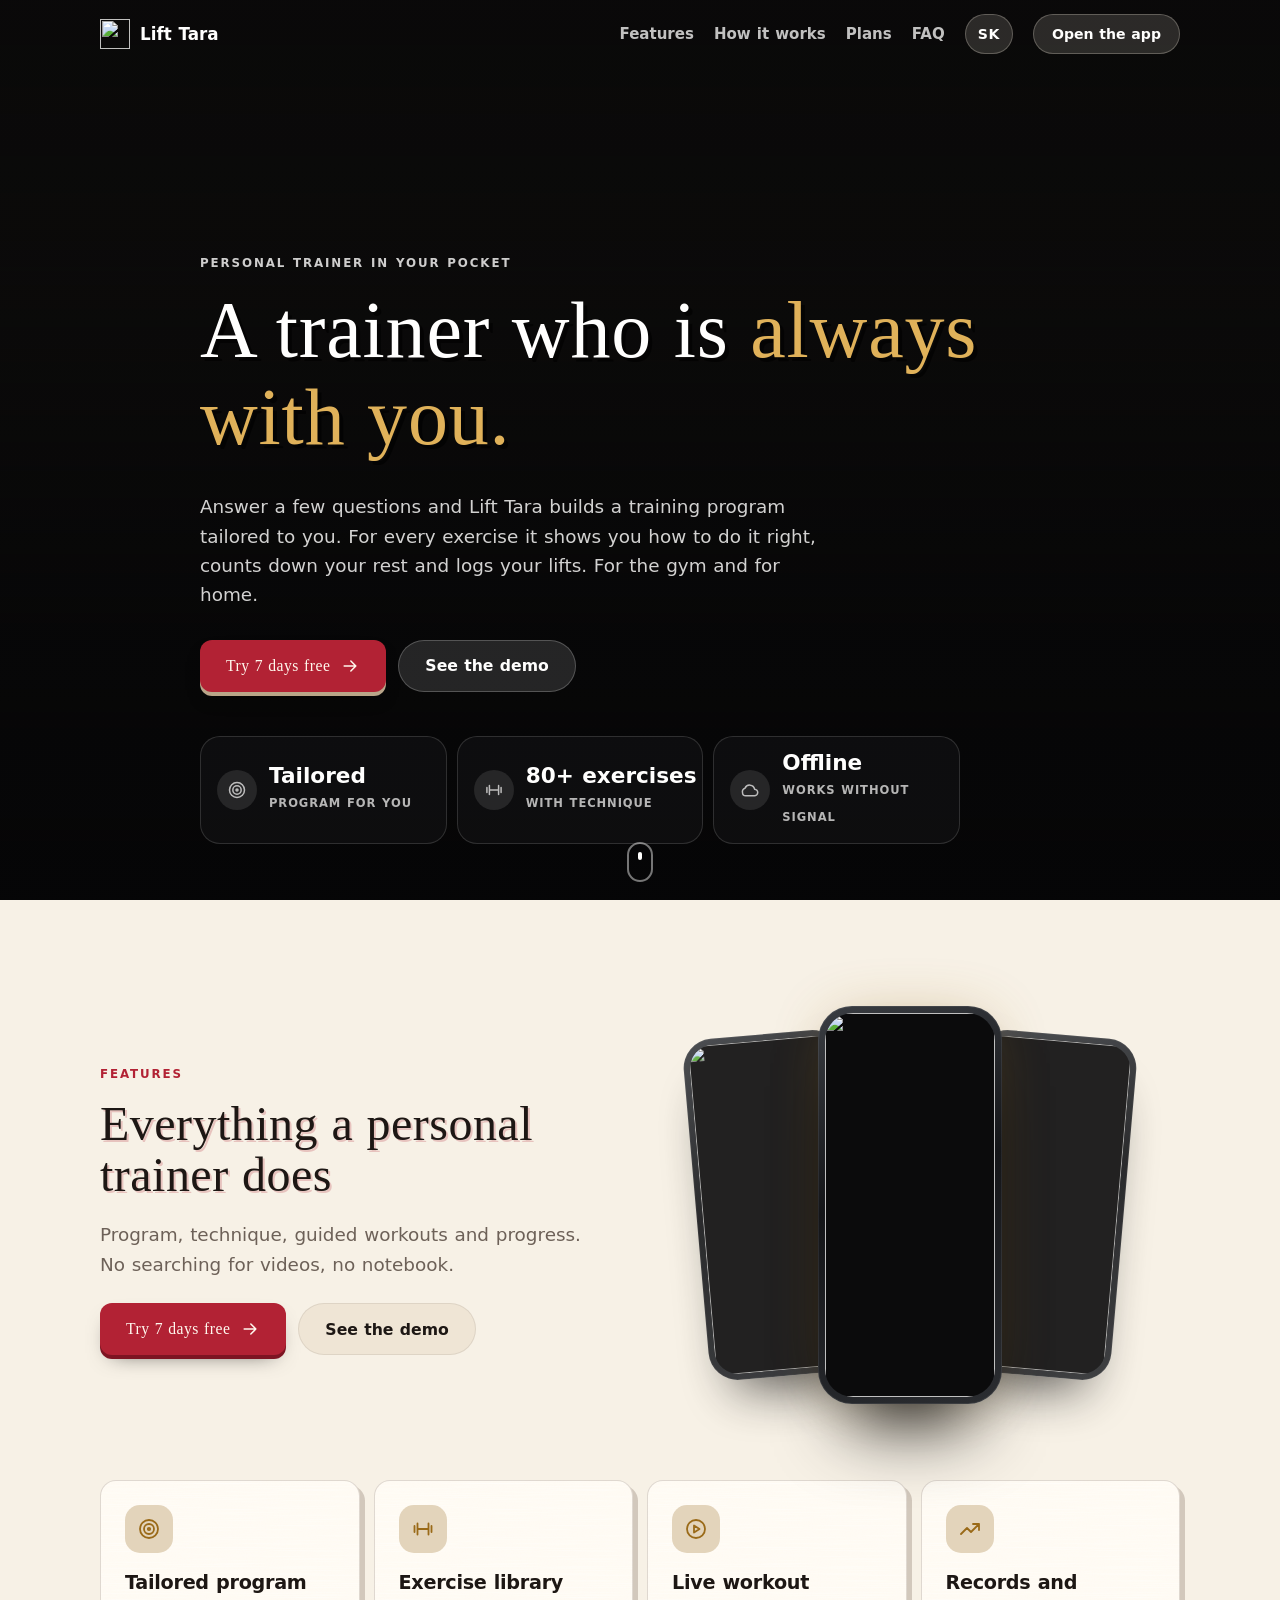
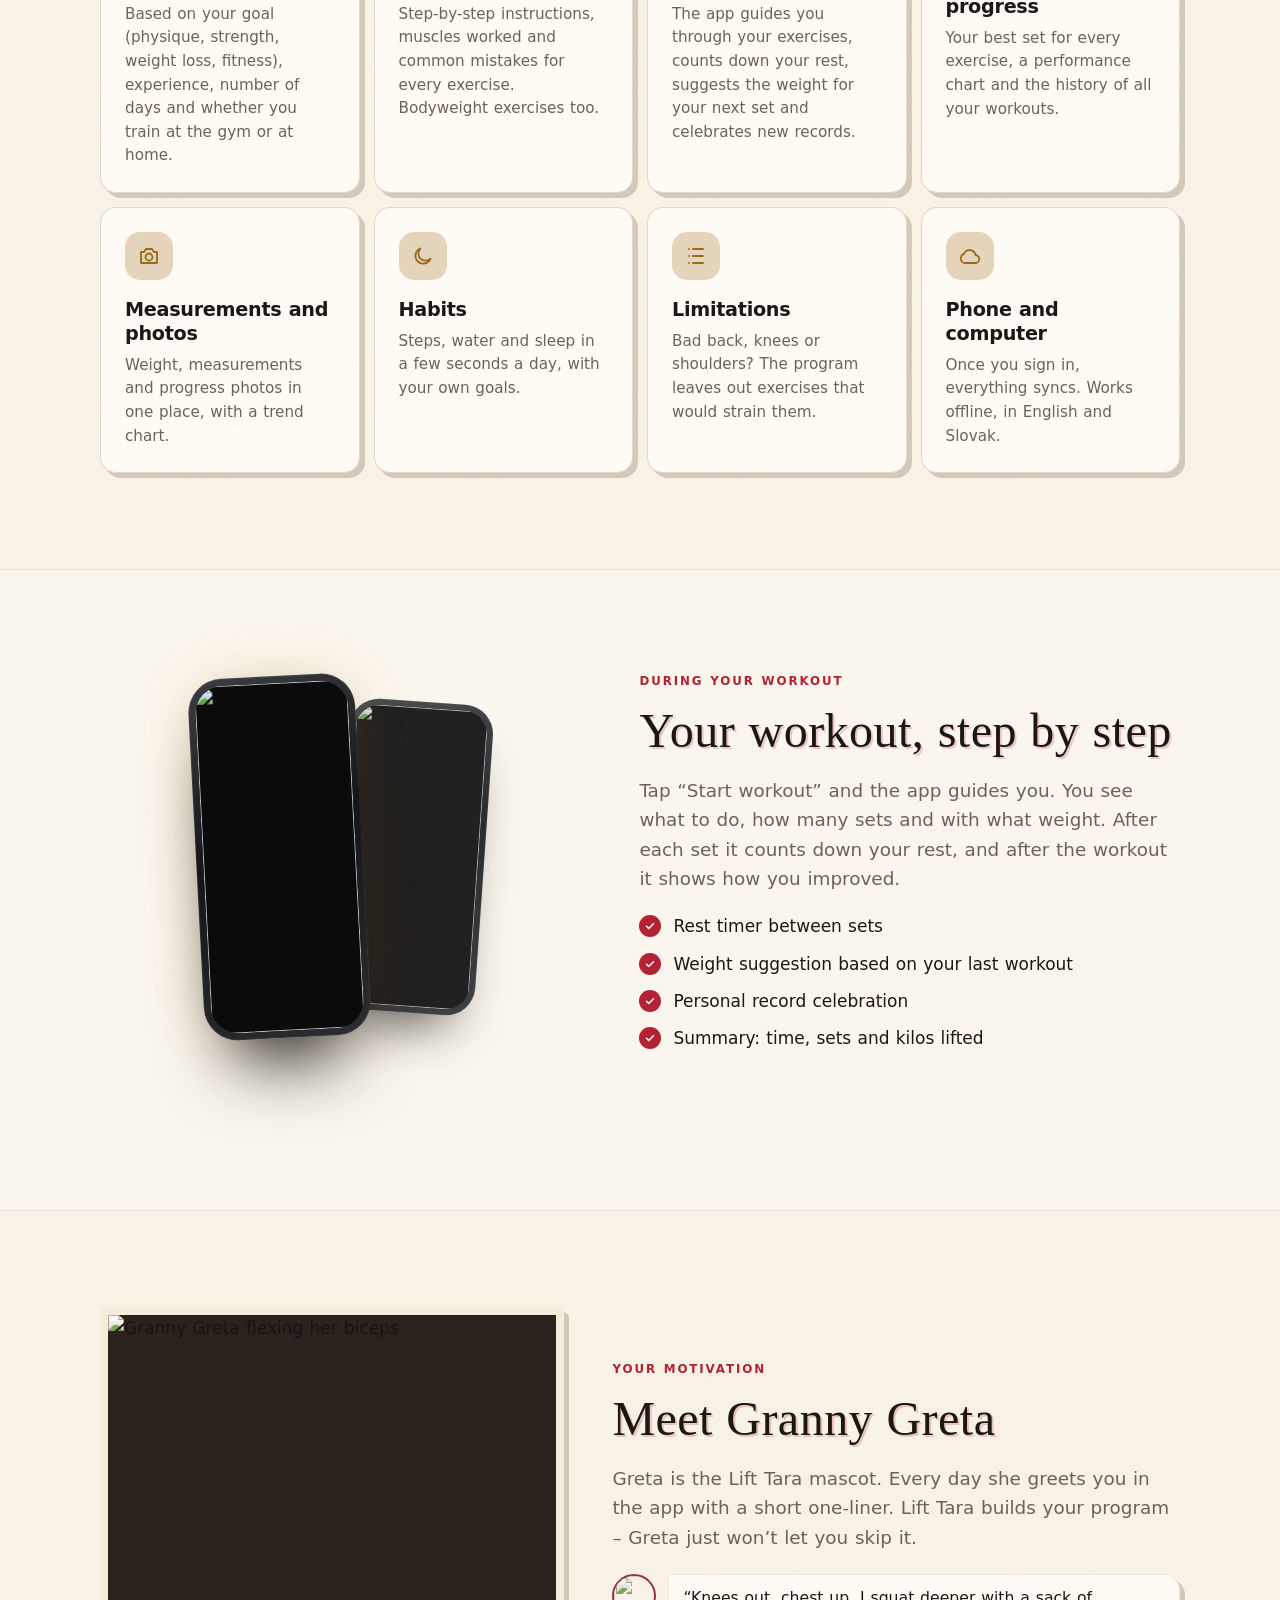
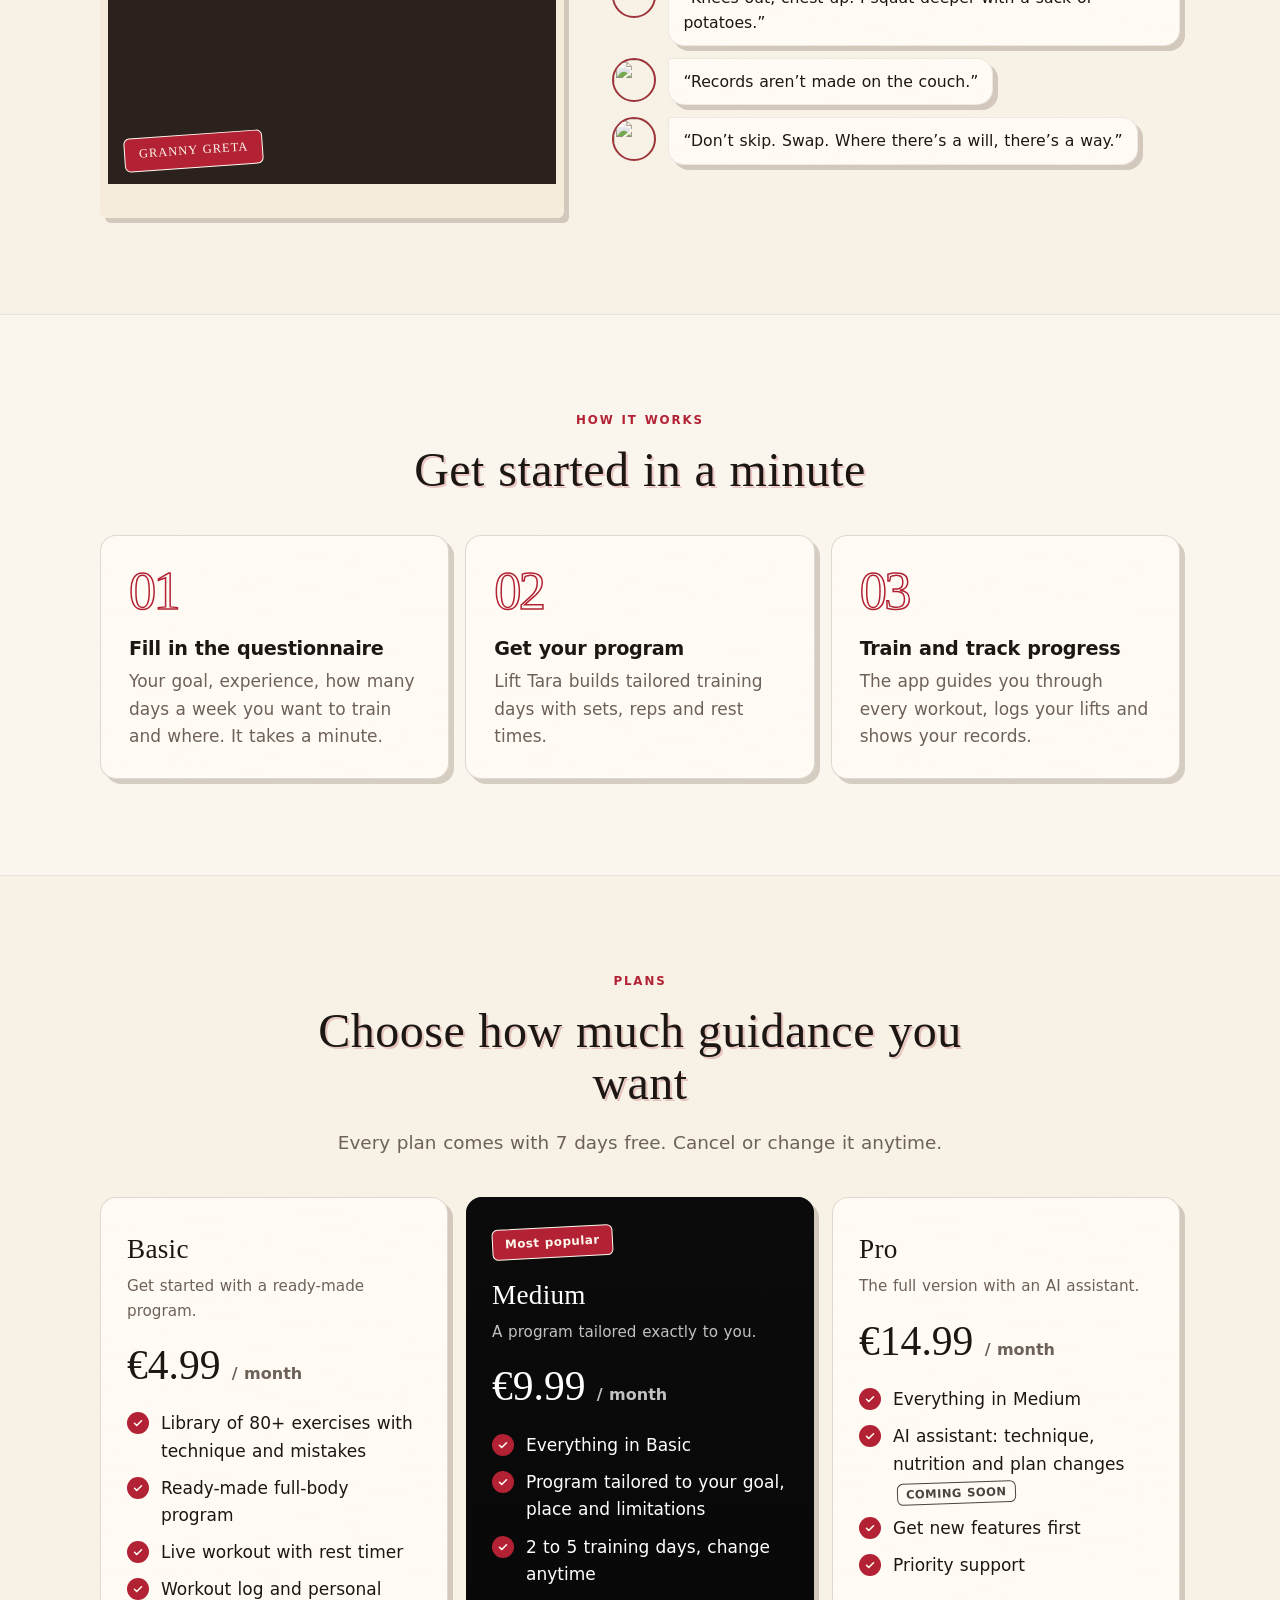
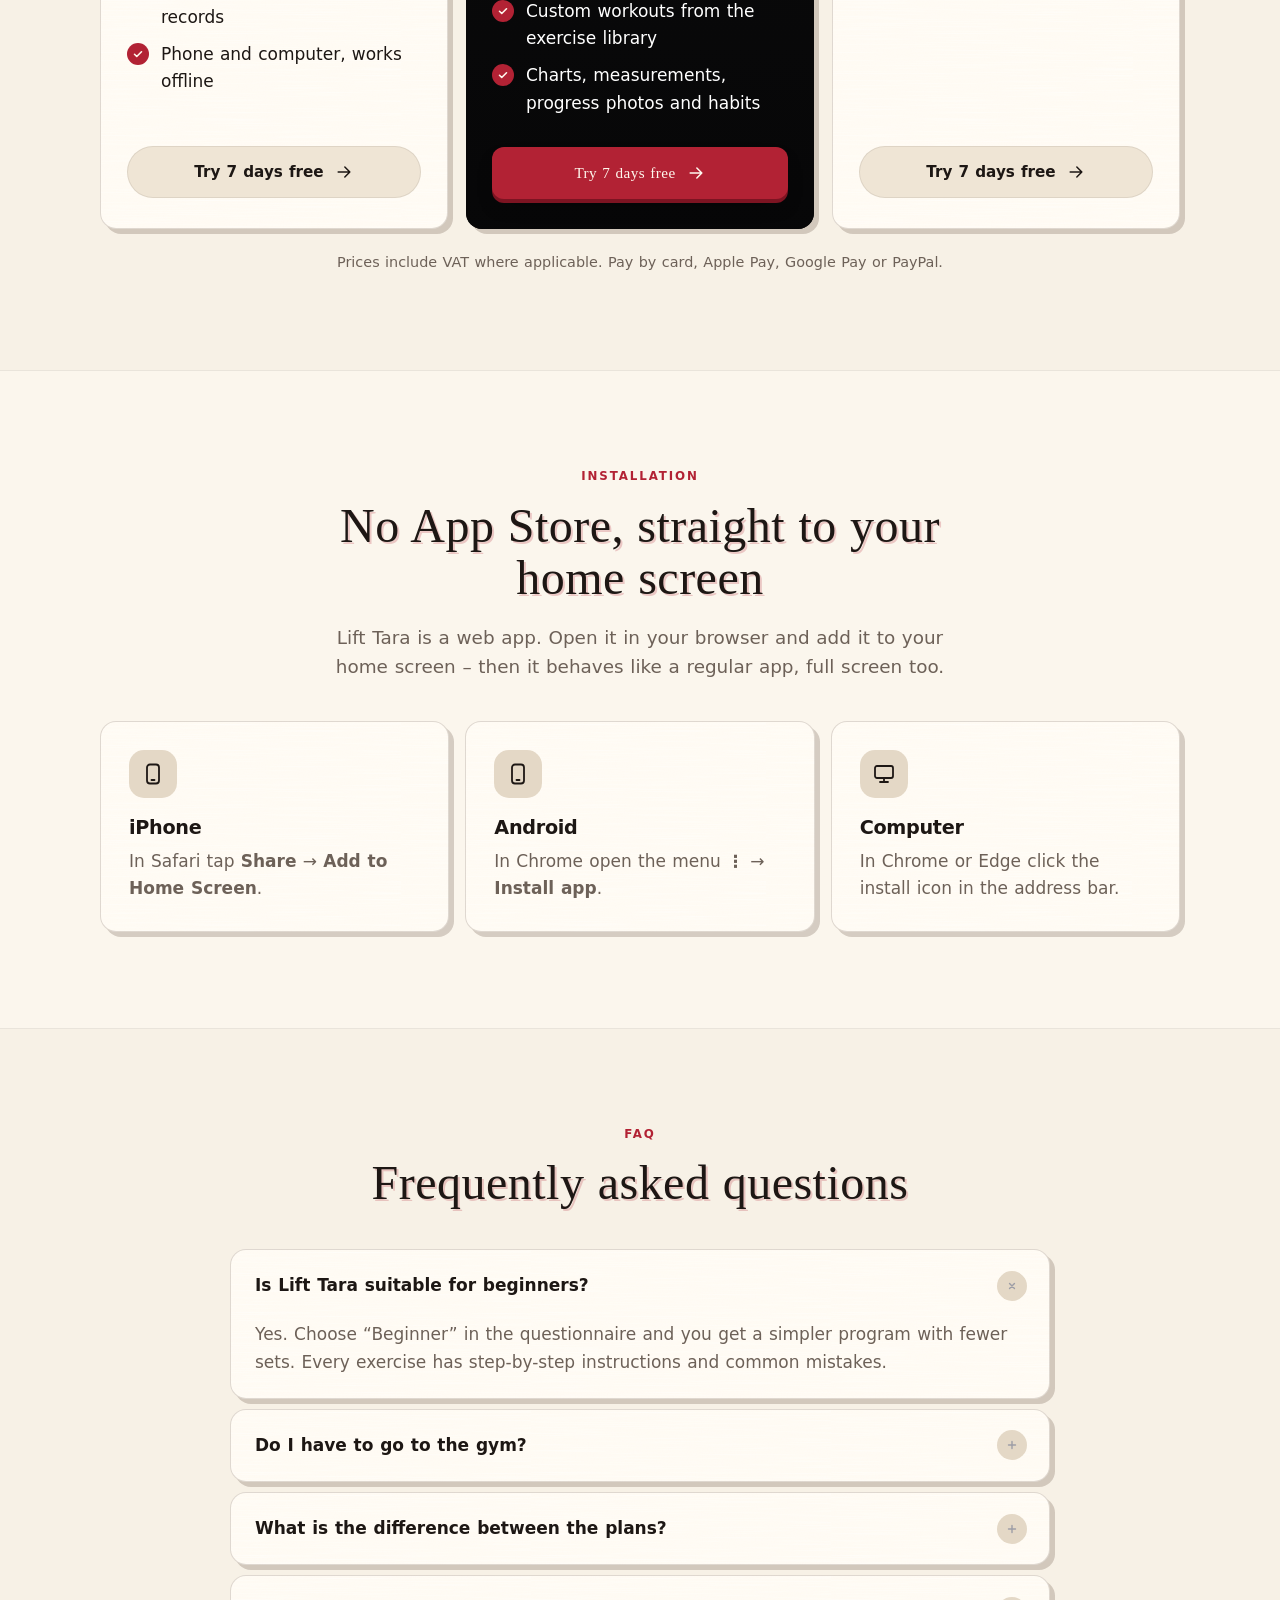
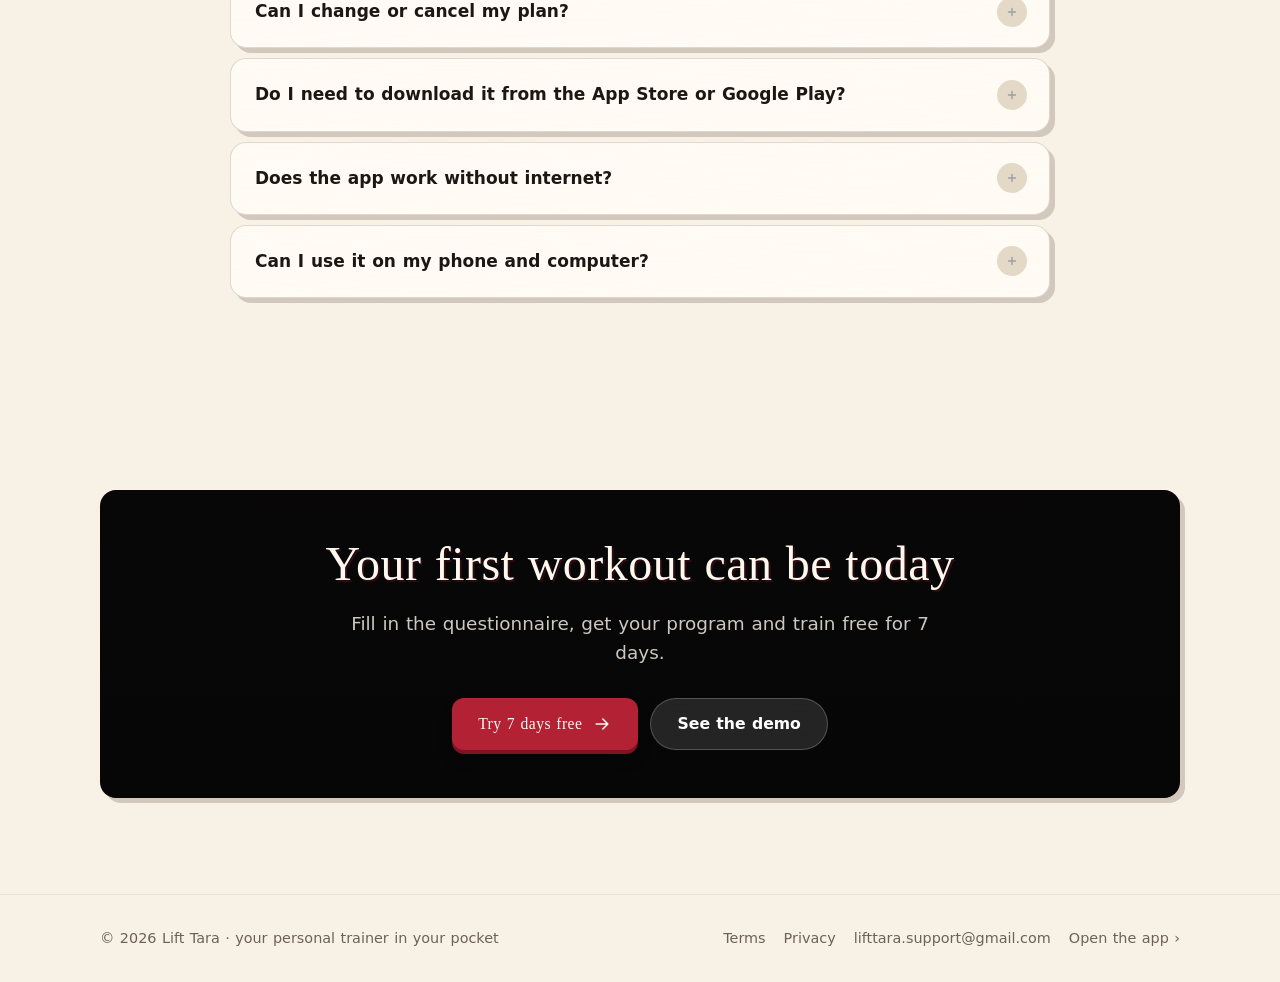
==== commit 992fa2d3: "Web: e-mail na podporu lifttara.support@gmail.com v pätičke a podmienkach Co-Authored-By: Claude Opu" ====
--- a/en/index.html
+++ b/en/index.html
@@ -285,7 +285,7 @@
   </main>
 
   <footer class="footer">
-    <div class="wrap"><span>© <span id="year">2026</span> Lift Tara · your personal trainer in your pocket</span><span class="foot-links"><a href="terms.html#podmienky" class="muted">Terms</a><a href="terms.html#sukromie" class="muted">Privacy</a><a href="terms.html#kontakt" class="muted">Contact</a><a href="https://lifttara.github.io/app/?lang=en" class="muted">Open the app ›</a></span></div>
+    <div class="wrap"><span>© <span id="year">2026</span> Lift Tara · your personal trainer in your pocket</span><span class="foot-links"><a href="terms.html#podmienky" class="muted">Terms</a><a href="terms.html#sukromie" class="muted">Privacy</a><a href="mailto:lifttara.support@gmail.com" class="muted">lifttara.support@gmail.com</a><a href="https://lifttara.github.io/app/?lang=en" class="muted">Open the app ›</a></span></div>
   </footer>
   <script>
     // Lišta sa po posunutí z fotky zmení na sklo; fotka sa hýbe pomalšie ako obsah (paralaxa)
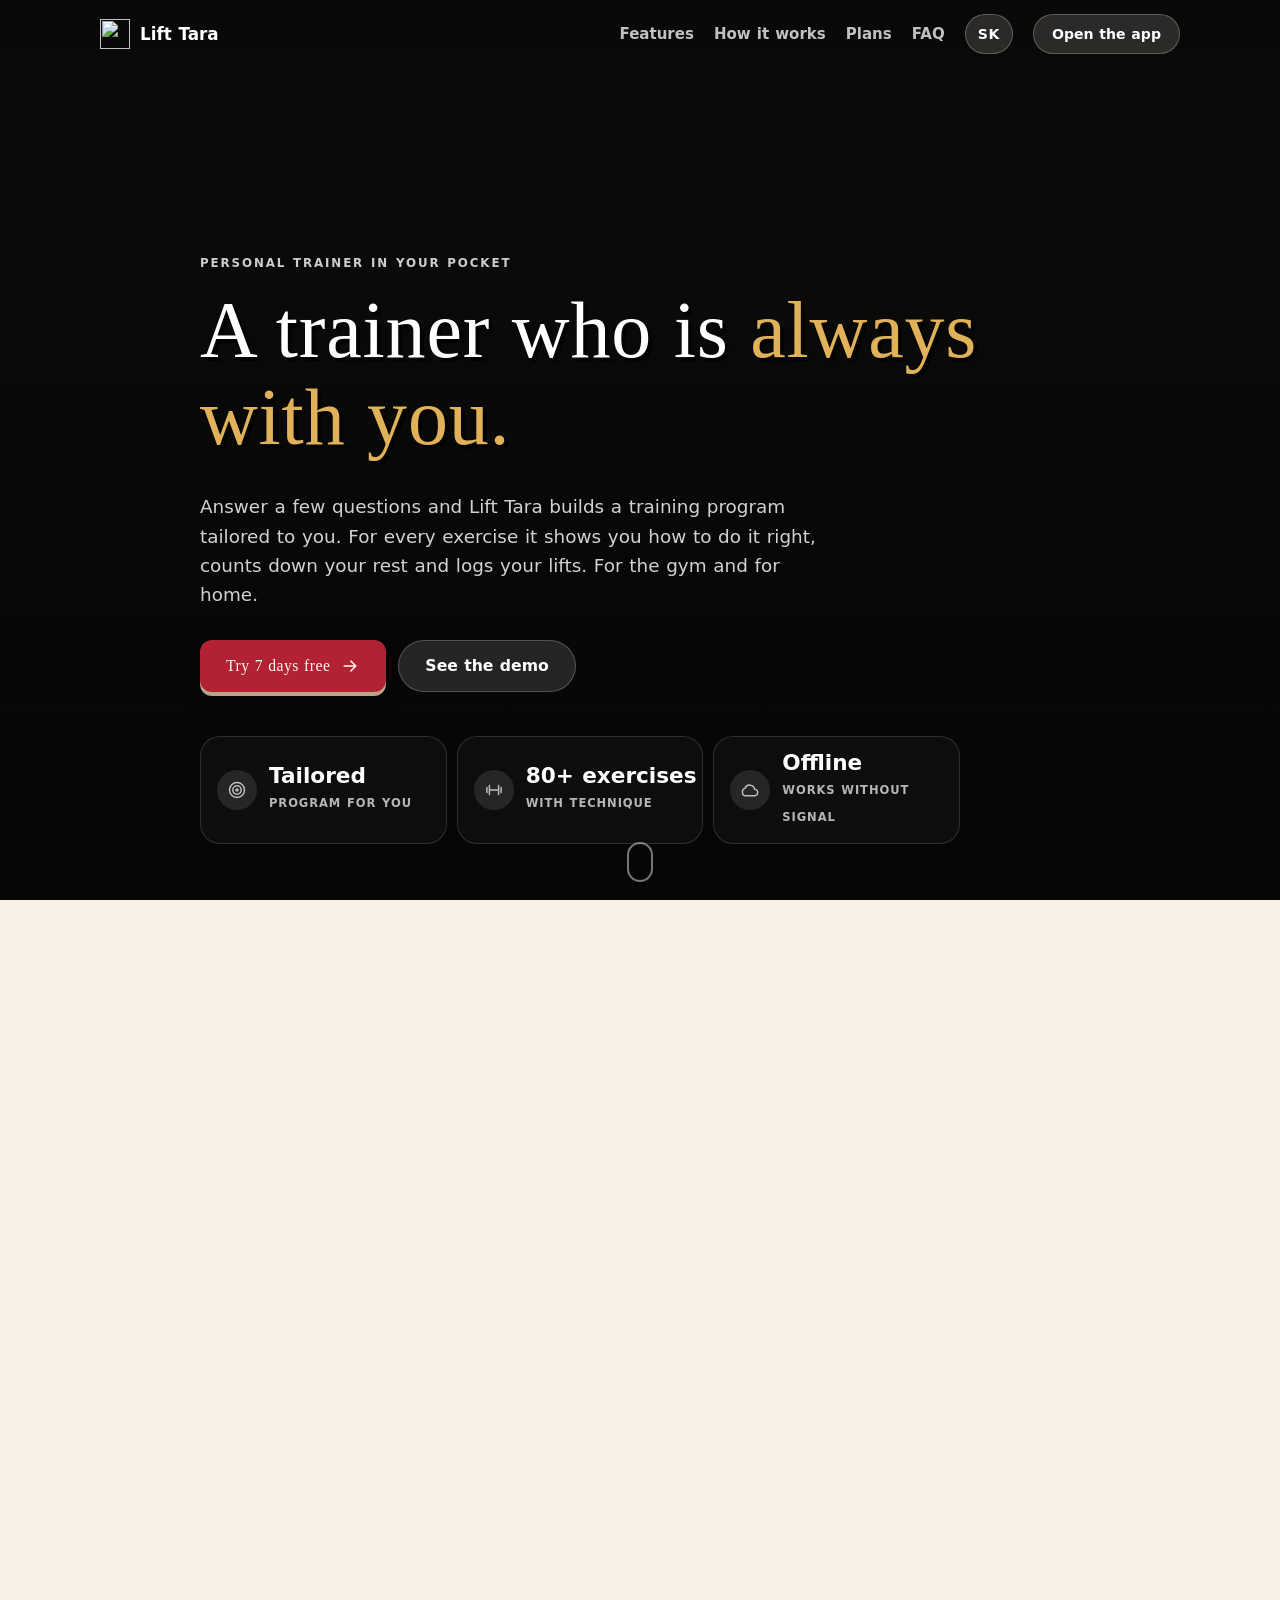
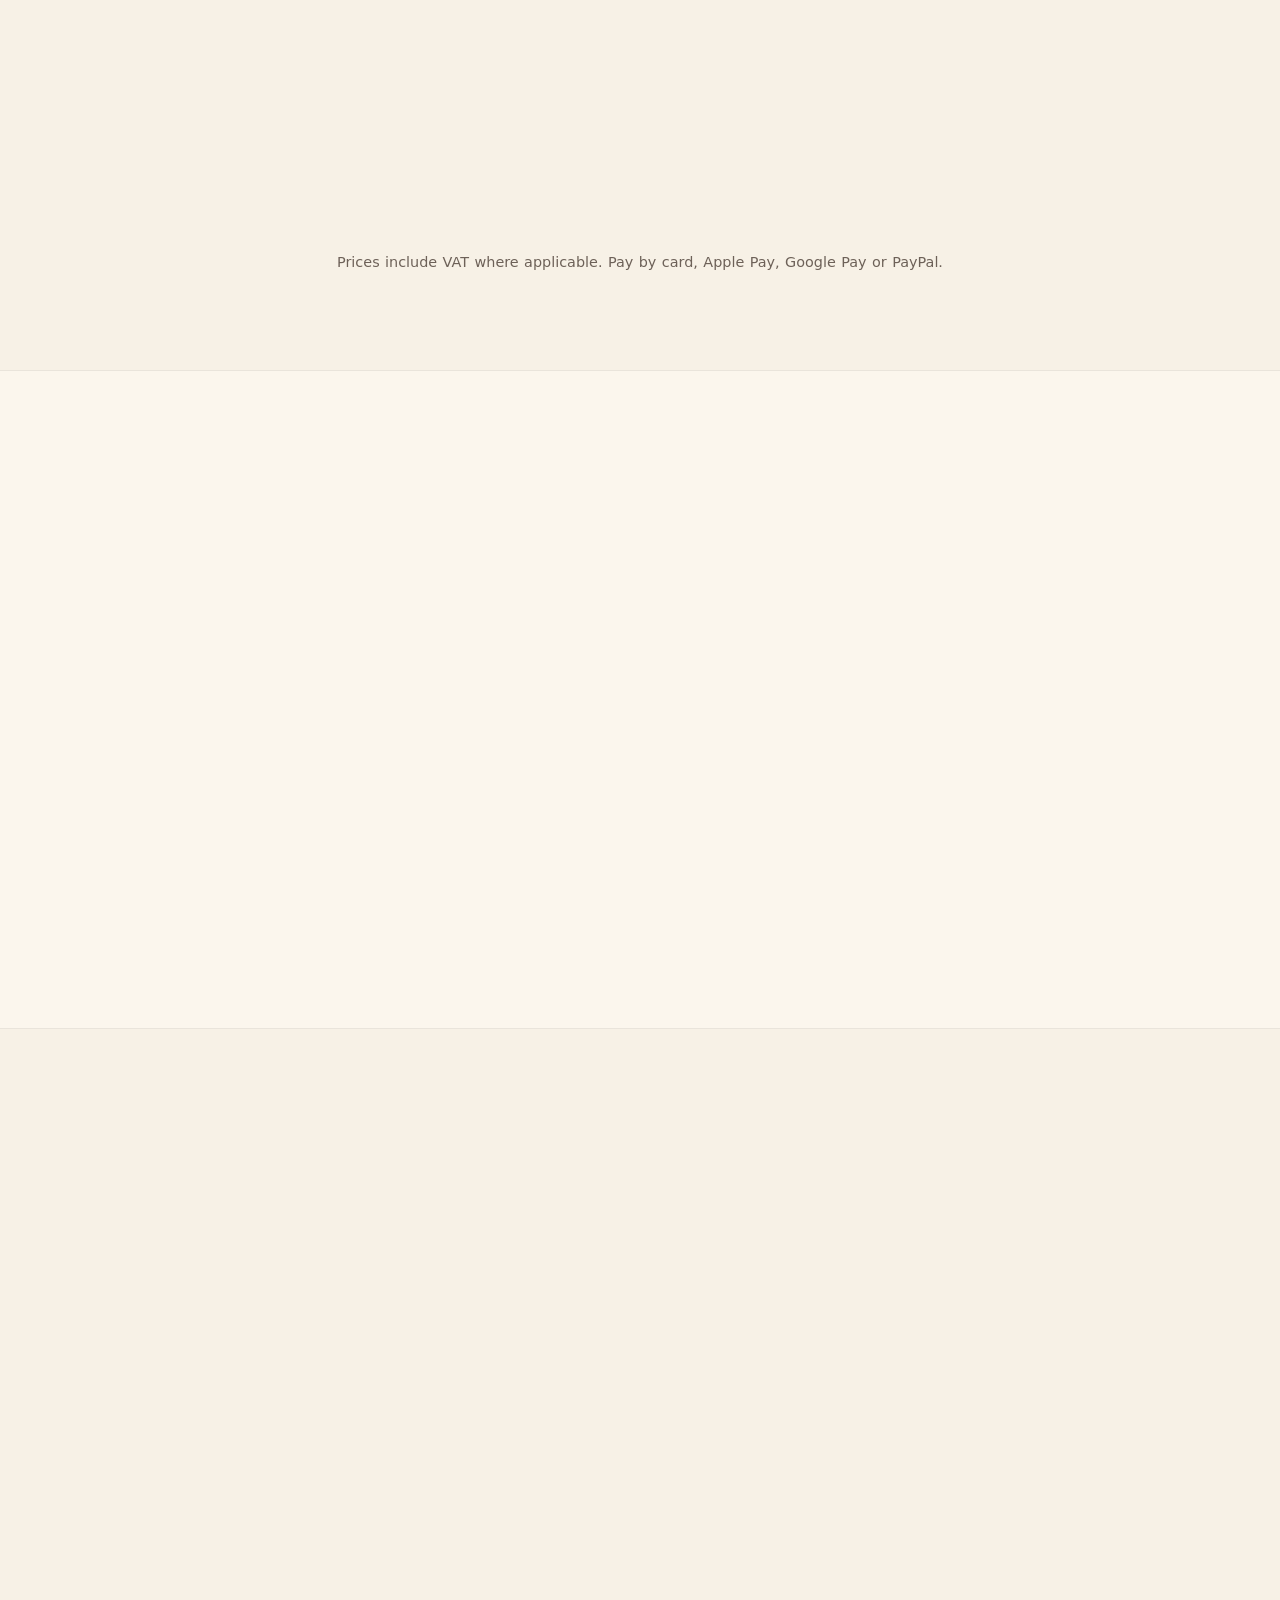
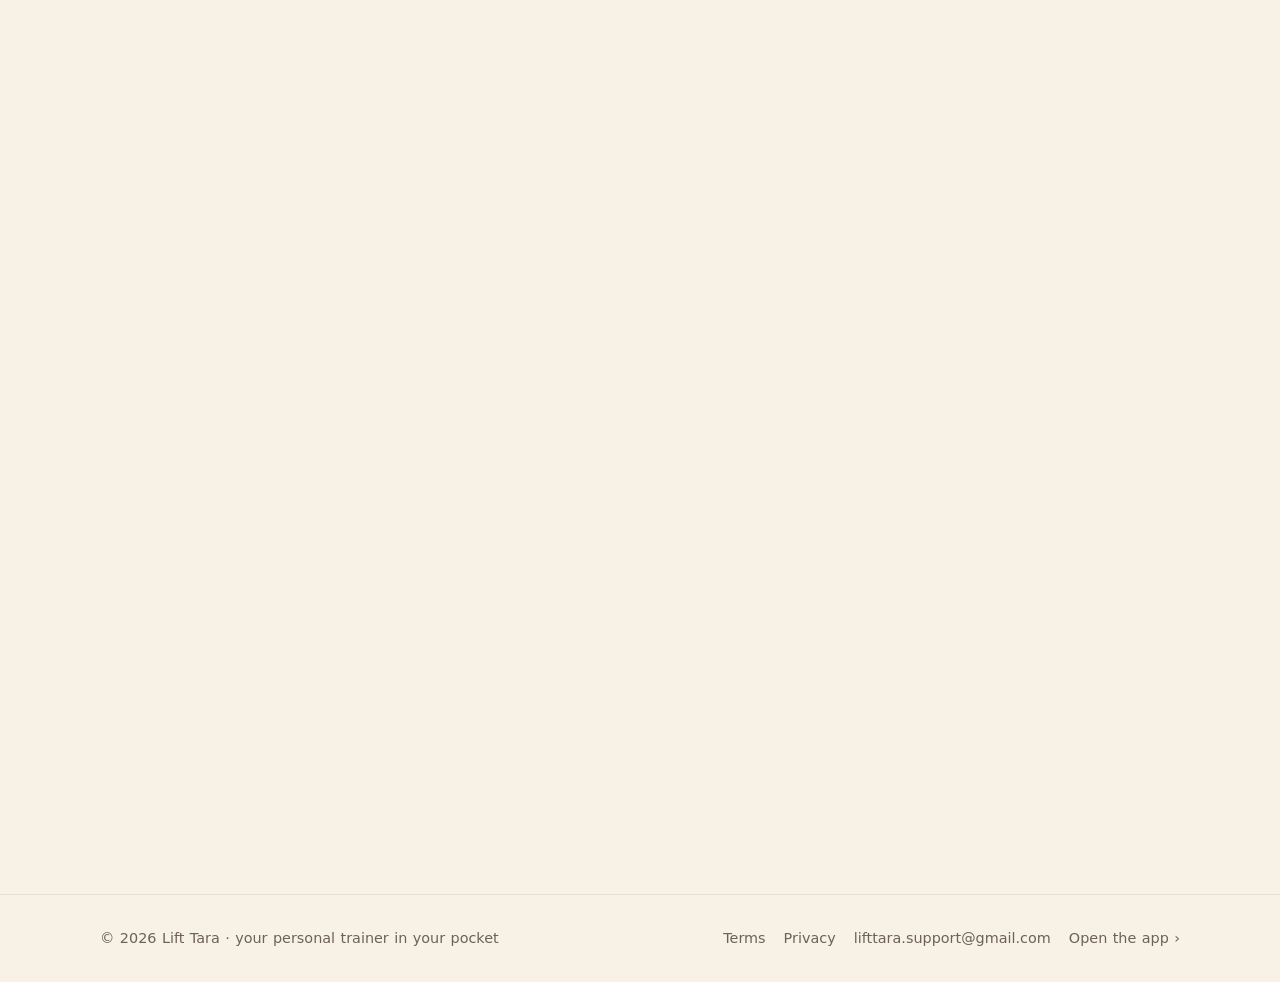
==== commit 8a83366c: "Presun inline skriptov a štýlov do súborov, pridaná Content-Security-Policy - js/lang.js: presmerova" ====
--- a/en/index.html
+++ b/en/index.html
@@ -3,6 +3,7 @@
 <head>
   <meta charset="utf-8">
   <meta name="viewport" content="width=device-width, initial-scale=1, viewport-fit=cover">
+  <meta http-equiv="Content-Security-Policy" content="default-src 'self'; script-src 'self'; style-src 'self' 'sha256-IAyDNT/6G2NaZTyTSdvAUQ/pFZrWGkqhx0Gfecst/xU='; img-src 'self' data:; font-src 'self'; connect-src 'self'; object-src 'none'; base-uri 'self'; form-action 'self'; upgrade-insecure-requests">
   <title>Lift Tara – your personal trainer in your pocket</title>
   <meta name="description" content="Lift Tara is a personal trainer in your pocket: a training program tailored to your goal, demos and technique for every exercise, a live workout and progress tracking. For the gym and for home.">
   <meta name="color-scheme" content="dark light">
@@ -120,7 +121,7 @@
         <a href="#ako">How it works</a>
         <a href="#balicky">Plans</a>
         <a href="#faq">FAQ</a>
-        <a href="../" class="btn small lang" hreflang="sk" lang="sk" onclick="try{localStorage.setItem('lt-lang','sk')}catch(e){}" aria-label="Slovenská verzia">SK</a>
+        <a href="../" class="btn small lang" hreflang="sk" lang="sk" data-lang="sk" aria-label="Slovenská verzia">SK</a>
         <a href="https://lifttara.github.io/app/?lang=en" class="btn small"><span class="lg">Open the app</span><span class="sm">App</span></a>
       </nav>
     </div>
@@ -216,7 +217,7 @@
 
     <section id="balicky" class="section">
       <div class="wrap">
-        <div class="section-head center rv"><p class="eyebrow">Plans</p><h2>Choose how much guidance you want</h2><p class="lead" style="margin:0 auto">Every plan comes with 7 days free. Cancel or change it anytime.</p></div>
+        <div class="section-head center rv"><p class="eyebrow">Plans</p><h2>Choose how much guidance you want</h2><p class="lead mx-auto">Every plan comes with 7 days free. Cancel or change it anytime.</p></div>
         <div class="tiers">
           <article class="card price-card tier tier-basic rv">
             
@@ -249,11 +250,11 @@
 
     <section id="instalacia" class="section alt">
       <div class="wrap">
-        <div class="section-head center rv"><p class="eyebrow">Installation</p><h2>No App Store, straight to your home screen</h2><p class="lead" style="margin:0 auto">Lift Tara is a web app. Open it in your browser and add it to your home screen – then it behaves like a regular app, full screen too.</p></div>
+        <div class="section-head center rv"><p class="eyebrow">Installation</p><h2>No App Store, straight to your home screen</h2><p class="lead mx-auto">Lift Tara is a web app. Open it in your browser and add it to your home screen – then it behaves like a regular app, full screen too.</p></div>
         <div class="grid3">
-          <div class="card rv"><span class="ic"><svg class="i" viewBox="0 0 24 24" aria-hidden="true"><rect x="6" y="2.5" width="12" height="19" rx="3"/><path d="M10.5 18h3"/></svg></span><h3>iPhone</h3><p class="muted" style="margin:0">In Safari tap <b>Share</b> → <b>Add to Home Screen</b>.</p></div>
-          <div class="card rv"><span class="ic"><svg class="i" viewBox="0 0 24 24" aria-hidden="true"><rect x="6" y="2.5" width="12" height="19" rx="3"/><path d="M10.5 18h3"/></svg></span><h3>Android</h3><p class="muted" style="margin:0">In Chrome open the menu <b>⋮</b> → <b>Install app</b>.</p></div>
-          <div class="card rv"><span class="ic"><svg class="i" viewBox="0 0 24 24" aria-hidden="true"><rect x="3" y="4" width="18" height="12" rx="2"/><path d="M8 20h8M12 16v4"/></svg></span><h3>Computer</h3><p class="muted" style="margin:0">In Chrome or Edge click the install icon in the address bar.</p></div>
+          <div class="card rv"><span class="ic"><svg class="i" viewBox="0 0 24 24" aria-hidden="true"><rect x="6" y="2.5" width="12" height="19" rx="3"/><path d="M10.5 18h3"/></svg></span><h3>iPhone</h3><p class="muted m0">In Safari tap <b>Share</b> → <b>Add to Home Screen</b>.</p></div>
+          <div class="card rv"><span class="ic"><svg class="i" viewBox="0 0 24 24" aria-hidden="true"><rect x="6" y="2.5" width="12" height="19" rx="3"/><path d="M10.5 18h3"/></svg></span><h3>Android</h3><p class="muted m0">In Chrome open the menu <b>⋮</b> → <b>Install app</b>.</p></div>
+          <div class="card rv"><span class="ic"><svg class="i" viewBox="0 0 24 24" aria-hidden="true"><rect x="3" y="4" width="18" height="12" rx="2"/><path d="M8 20h8M12 16v4"/></svg></span><h3>Computer</h3><p class="muted m0">In Chrome or Edge click the install icon in the address bar.</p></div>
         </div>
       </div>
     </section>
@@ -287,28 +288,6 @@
   <footer class="footer">
     <div class="wrap"><span>© <span id="year">2026</span> Lift Tara · your personal trainer in your pocket</span><span class="foot-links"><a href="terms.html#podmienky" class="muted">Terms</a><a href="terms.html#sukromie" class="muted">Privacy</a><a href="mailto:lifttara.support@gmail.com" class="muted">lifttara.support@gmail.com</a><a href="https://lifttara.github.io/app/?lang=en" class="muted">Open the app ›</a></span></div>
   </footer>
-  <script>
-    // Lišta sa po posunutí z fotky zmení na sklo; fotka sa hýbe pomalšie ako obsah (paralaxa)
-    const siteTop = document.getElementById('top');
-    const bg = document.querySelector('.hero-bg');
-    const reduce = matchMedia('(prefers-reduced-motion: reduce)').matches;
-    let raf = 0;
-    const onScroll = () => {
-      raf = 0;
-      siteTop.classList.toggle('solid', scrollY > innerHeight * 0.6);
-      if (!reduce && bg && scrollY < innerHeight * 1.2) bg.style.setProperty('--py', `${Math.round(scrollY * 0.3)}px`);
-    };
-    addEventListener('scroll', () => { if (!raf) raf = requestAnimationFrame(onScroll); }, { passive: true });
-    onScroll();
-    // Sekcie sa jemne vysunú, keď sa k nim posunieš
-    if ('IntersectionObserver' in window && !reduce) {
-      const io = new IntersectionObserver((list) => {
-        let n = 0;
-        list.forEach((e) => { if (!e.isIntersecting) return; e.target.style.setProperty('--d', `${Math.min(n++, 5) * 80}ms`); e.target.classList.add('in'); io.unobserve(e.target); });
-      }, { rootMargin: '0px 0px -8% 0px' });
-      document.querySelectorAll('.rv').forEach((el) => io.observe(el));
-    } else document.querySelectorAll('.rv').forEach((el) => el.classList.add('in'));
-    document.getElementById('year').textContent = new Date().getFullYear();
-  </script>
+  <script src="../js/site.js"></script>
 </body>
 </html>
--- a/css/web.css
+++ b/css/web.css
@@ -396,3 +396,7 @@
 .end-cta .lead { color: rgba(255, 248, 238, .8); margin: 0 auto 22px; }
 .end-cta .actions { justify-content: center; }
 #trening .checks li::before { background: var(--red) url("data:image/svg+xml,%3Csvg xmlns='http://www.w3.org/2000/svg' viewBox='0 0 24 24' fill='none' stroke='%23fff8ee' stroke-width='3.2' stroke-linecap='round' stroke-linejoin='round'%3E%3Cpath d='M5 12.5l4.5 4.5L19 7.5'/%3E%3C/svg%3E") center / 12px no-repeat; }
+
+/* pomocné triedy namiesto inline style="" (kvôli Content-Security-Policy) */
+.lead.mx-auto { margin: 0 auto; }
+.m0 { margin: 0; }
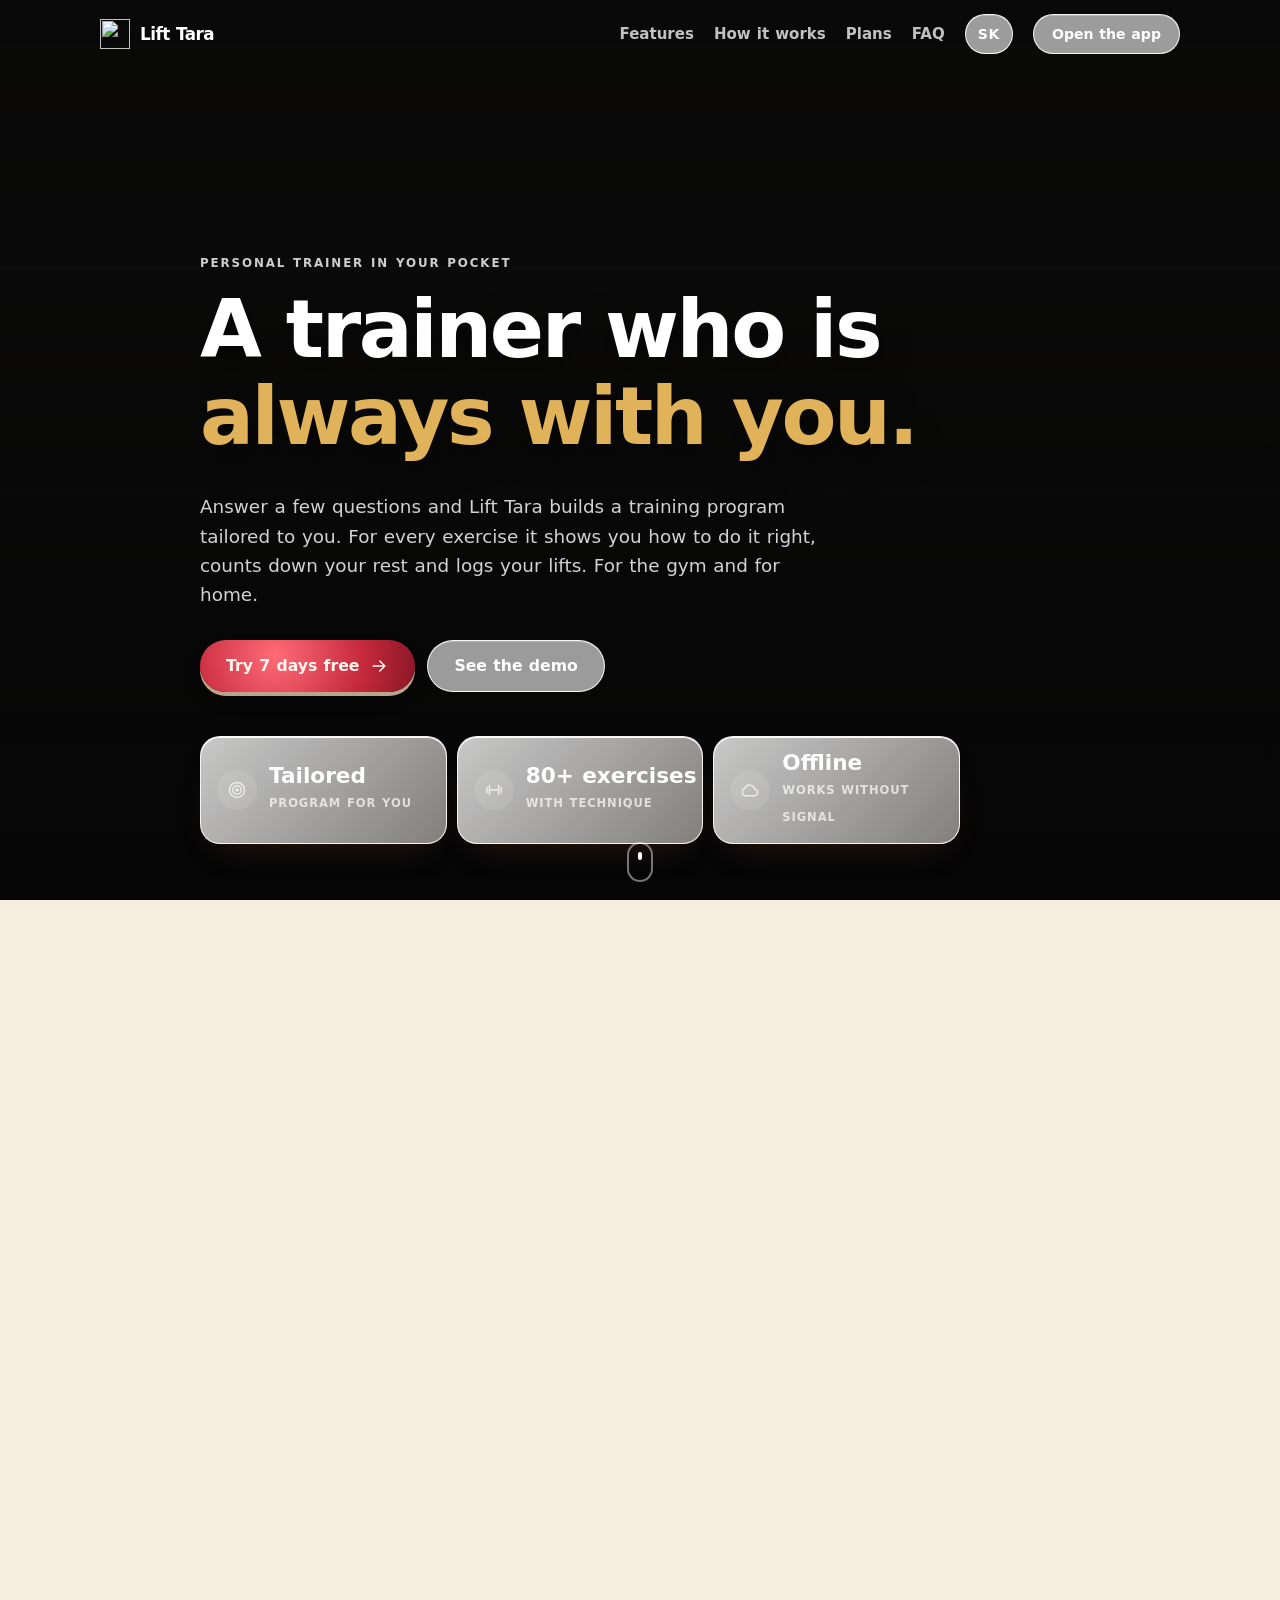
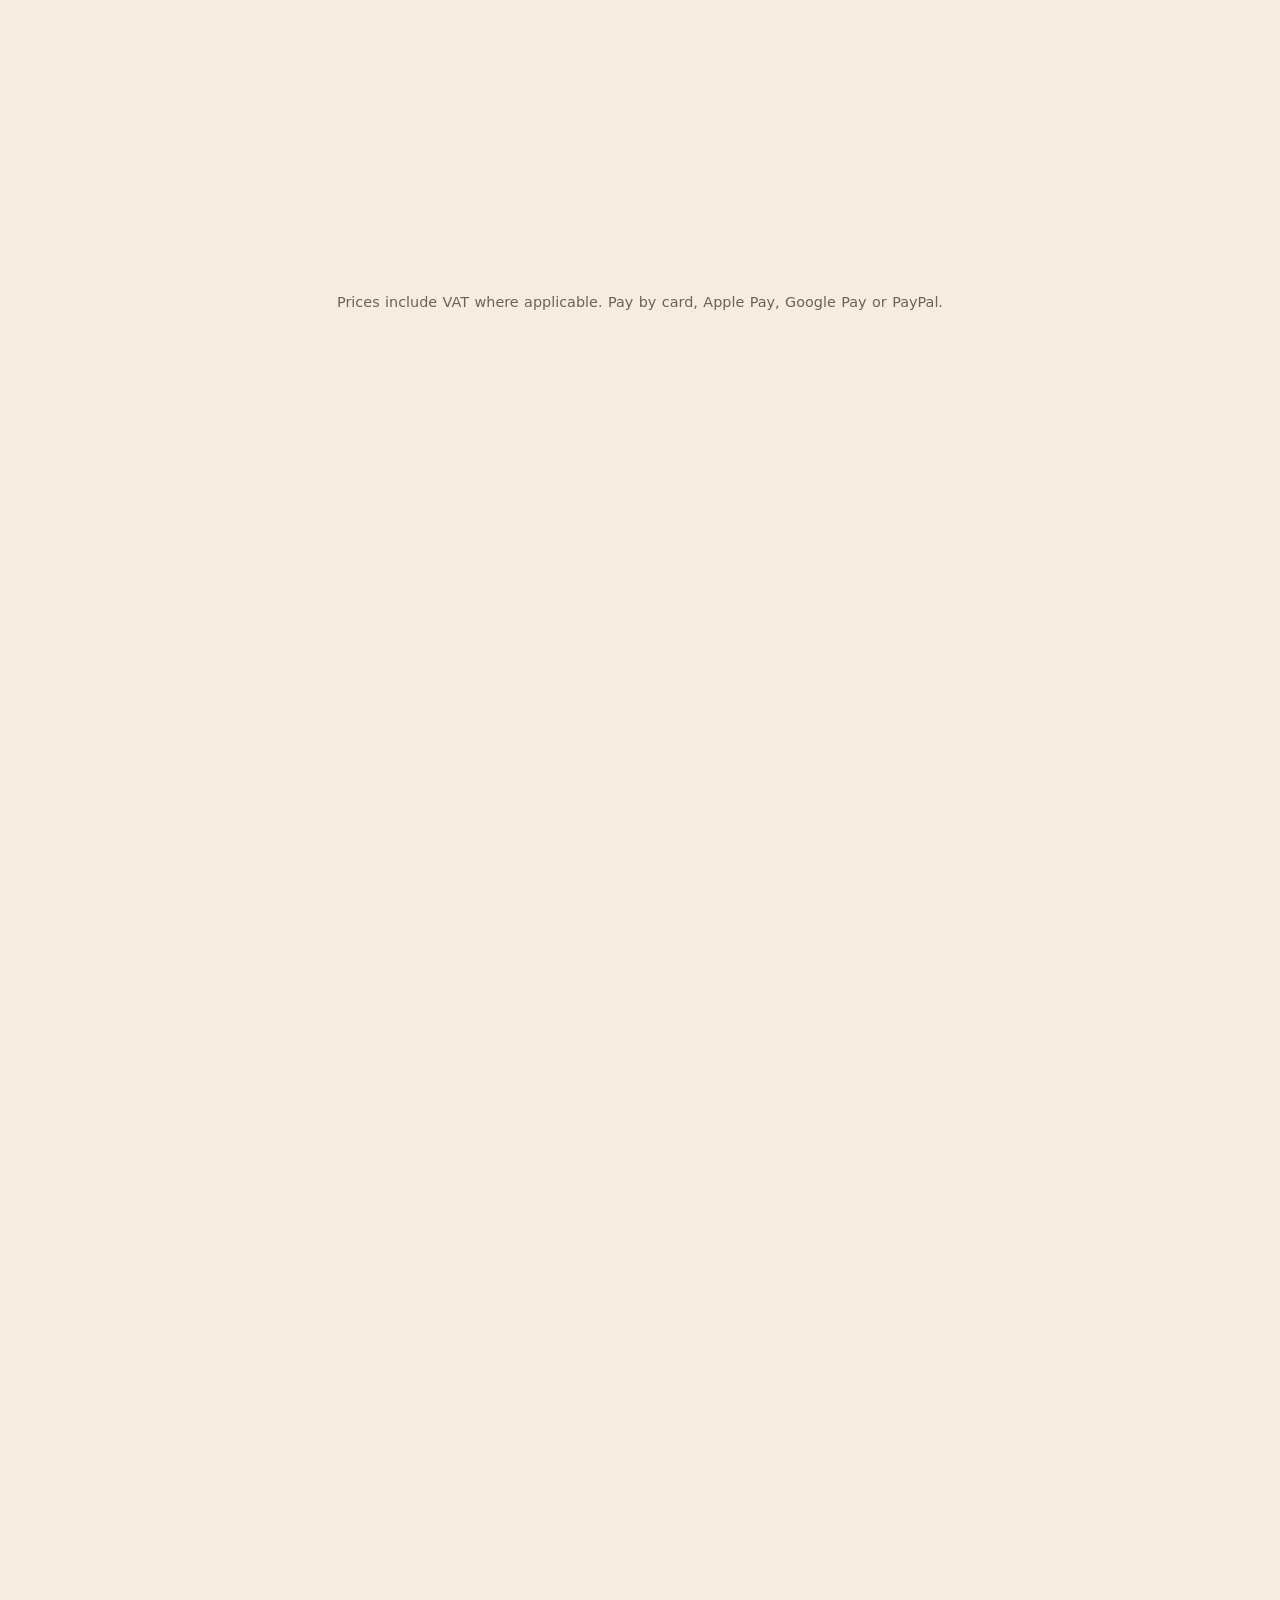
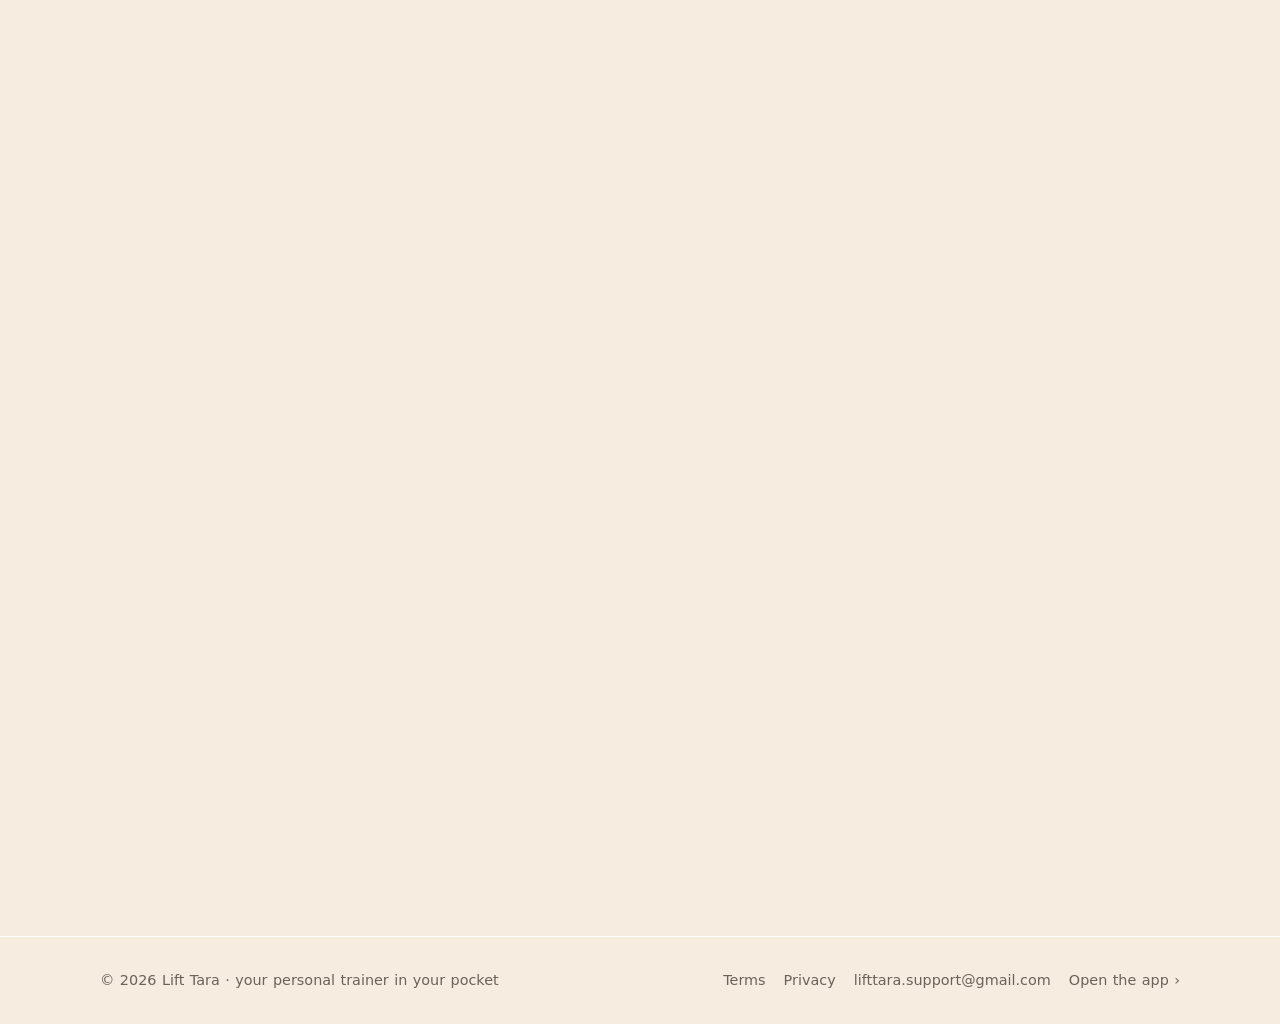
==== commit c7737617: "Web: redizajn v štýle appky – tekuté sklo, živé pozadie, nové screenshoty Co-Authored-By: Claude Opu" ====
--- a/en/index.html
+++ b/en/index.html
@@ -32,7 +32,7 @@
   <meta name="twitter:image" content="https://lifttara.github.io/icons/og.jpg?v=1">
   <link rel="preload" as="image" href="../icons/hero.jpg">
   <style>html, body { background: #15100e; } @media (prefers-color-scheme: light) { html, body { background: #f7f1e6; } }</style>
-  <link rel="stylesheet" href="../css/web.css?v=10">
+  <link rel="stylesheet" href="../css/web.css?v=11">
   <script type="application/ld+json">
 [
  {
@@ -113,6 +113,7 @@
   </script>
 </head>
 <body>
+  <div class="lt-bg" aria-hidden="true"><i></i><i></i><i></i></div>
   <header class="site-top" id="top">
     <div class="wrap">
       <a href="#" class="brand"><img src="../icons/icon.svg?v=4" alt=""> Lift Tara</a>
--- a/css/web.css
+++ b/css/web.css
@@ -400,3 +400,86 @@
 /* pomocné triedy namiesto inline style="" (kvôli Content-Security-Policy) */
 .lead.mx-auto { margin: 0 auto; }
 .m0 { margin: 0; }
+
+/* =========================================================
+   Redizajn – tekuté sklo (rovnaký štýl ako appka): živé farebné pozadie,
+   sklenené karty s lesklými hranami, lesklé červené tlačidlá, pružinové animácie
+   ========================================================= */
+:root {
+  --spring2: cubic-bezier(.3, 1.5, .5, 1);
+  --lq-card: linear-gradient(135deg, rgba(255, 255, 255, .13), rgba(255, 255, 255, .04));
+  --lq-hi: inset 0 1px 0 rgba(255, 255, 255, .38), inset 0 -1px 0 rgba(255, 255, 255, .06), inset 1px 0 0 rgba(255, 255, 255, .1);
+  --lq-drop: 0 22px 40px -22px rgba(0, 0, 0, .85);
+  --lq-line: rgba(255, 255, 255, .13);
+  --lq-btn: rgba(255, 255, 255, .1);
+  --pill-red: radial-gradient(circle at 35% 30%, #ff6b77, #c62a3c 60%, #8a1726);
+  --lq-glass: rgba(30, 20, 17, .55);
+}
+@media (prefers-color-scheme: light) {
+  :root {
+    --lq-card: linear-gradient(135deg, rgba(255, 255, 255, .78), rgba(255, 250, 242, .5));
+    --lq-hi: inset 0 1px 0 rgba(255, 255, 255, .95), inset 0 -1px 0 rgba(160, 110, 70, .08);
+    --lq-drop: 0 18px 34px -20px rgba(110, 60, 30, .45);
+    --lq-line: rgba(255, 255, 255, .9);
+    --lq-btn: rgba(255, 255, 255, .6);
+    --lq-glass: rgba(255, 248, 240, .62);
+  }
+}
+html { background: #140d0b; }
+@media (prefers-color-scheme: light) { html { background: #f6ece0; } }
+html body { background: transparent !important; }
+html body::after { display: none !important; }
+.lt-bg { position: fixed; inset: 0; z-index: -1; overflow: hidden; pointer-events: none; }
+.lt-bg i { position: absolute; border-radius: 50%; filter: blur(80px); opacity: .7; animation: lt-float 16s ease-in-out infinite alternate; will-change: transform; }
+.lt-bg i:nth-child(1) { width: 70vmax; height: 70vmax; left: -25vmax; top: -25vmax; background: #c62a3c; }
+.lt-bg i:nth-child(2) { width: 55vmax; height: 55vmax; right: -25vmax; top: 30vh; background: #e9b75c; opacity: .45; animation-delay: -6s; }
+.lt-bg i:nth-child(3) { width: 60vmax; height: 60vmax; left: -15vmax; bottom: -30vmax; background: #7a1622; animation-delay: -11s; }
+@media (prefers-color-scheme: light) { .lt-bg i { opacity: .32; } .lt-bg i:nth-child(2) { opacity: .4; } .lt-bg i:nth-child(3) { background: #e88a7a; } }
+@keyframes lt-float { to { transform: translate(6vmax, 8vmax) scale(1.15); } }
+
+/* moderné písmo v nadpisoch */
+html body h1, html body h2, html body h3, .brand { font-family: var(--font) !important; font-weight: 800 !important; letter-spacing: -.03em !important; text-shadow: none !important; }
+.hero-section h1 { text-shadow: 0 10px 30px rgba(0, 0, 0, .5) !important; }
+
+/* sekcie bez plných pruhov – pozadie presvitá */
+.section.alt { background: transparent !important; border-color: transparent !important; }
+.footer { border-top-color: var(--lq-line) !important; }
+
+/* sklenené karty */
+.card, .price-card, .tier, .faq details, .quote-b p, .tile {
+  background: var(--lq-card) !important; background-image: var(--lq-card) !important;
+  backdrop-filter: blur(24px) saturate(1.5); -webkit-backdrop-filter: blur(24px) saturate(1.5);
+  border: 1px solid var(--lq-line) !important; box-shadow: var(--lq-hi), var(--lq-drop) !important;
+}
+.card, .price-card, .tier, .faq details { border-radius: 28px !important; }
+.tile { border-radius: 20px !important; }
+.card { transition: transform .45s var(--spring2), box-shadow .3s; }
+@media (hover: hover) { .card:hover { transform: translateY(-4px); } }
+/* odporúčaný balíček – červená žiara */
+.price-card.featured, .tier.featured { background: linear-gradient(150deg, rgba(216, 48, 63, .34), rgba(120, 20, 30, .18)) !important; border-color: rgba(255, 120, 130, .55) !important; box-shadow: var(--lq-hi), 0 0 0 1px rgba(216, 48, 63, .5), 0 30px 60px -26px rgba(216, 48, 63, .8) !important; }
+.price-card.featured::before, .price-card.featured::after { display: none !important; }
+@media (prefers-color-scheme: light) { .price-card.featured, .tier.featured { color: var(--text) !important; } .price-card.featured .muted, .price-card.featured .price span { color: var(--muted) !important; } }
+.end-cta { background: linear-gradient(150deg, rgba(216, 48, 63, .3), rgba(30, 15, 12, .5)) !important; }
+@media (prefers-color-scheme: light) { .end-cta { color: var(--text) !important; } .end-cta .lead { color: var(--muted) !important; } .end-cta .btn.glass { color: var(--text) !important; } }
+
+/* tlačidlá – pilulky, hlavné lesklé červené */
+.btn { border-radius: 999px !important; transition: transform .35s var(--spring2), background .2s, box-shadow .2s !important; }
+.btn:not(.primary) { background: var(--lq-btn) !important; border: 1px solid var(--lq-line) !important; backdrop-filter: blur(14px); -webkit-backdrop-filter: blur(14px); box-shadow: inset 0 1px 0 rgba(255, 255, 255, .25) !important; }
+.btn.primary { background: var(--pill-red) !important; color: #fff8ee !important; border: 0 !important; font-family: var(--font) !important; font-weight: 700 !important; letter-spacing: 0 !important; box-shadow: 0 14px 30px -12px rgba(216, 48, 63, .85), inset 0 1px 1px rgba(255, 255, 255, .55) !important; }
+.btn.primary:active, .btn:active { transform: scale(.95) !important; }
+.btn.sheen::after { background: linear-gradient(100deg, transparent, rgba(255, 255, 255, .35), transparent) !important; }
+.site-top.solid { background: var(--lq-glass) !important; border-bottom-color: var(--lq-line) !important; }
+.tag, .soon, .badge { border-radius: 999px !important; transform: none !important; }
+.tier .badge { background: var(--pill-red) !important; border: 0 !important; }
+.checks li::before { background: var(--pill-red) url("data:image/svg+xml,%3Csvg xmlns='http://www.w3.org/2000/svg' viewBox='0 0 24 24' fill='none' stroke='%23fff8ee' stroke-width='3.2' stroke-linecap='round' stroke-linejoin='round'%3E%3Cpath d='M5 12.5l4.5 4.5L19 7.5'/%3E%3C/svg%3E") center / 12px no-repeat !important; box-shadow: 0 4px 10px -4px rgba(216, 48, 63, .7); }
+.faq summary::after { background-color: var(--lq-btn) !important; border-radius: 50%; }
+
+/* telefóny so screenshotmi – jemné vznášanie */
+.phone { animation: lt-bob 6s ease-in-out infinite; }
+.phone:nth-child(2) { animation-delay: -2s; } .phone:nth-child(3) { animation-delay: -4s; }
+@keyframes lt-bob { 50% { translate: 0 -8px; } }
+.greta-photo img { animation: lt-bob 5s ease-in-out infinite; }
+
+/* odhaľovanie pri posúvaní s pružinou */
+.rv { transition: opacity .8s ease, transform .9s var(--spring2) !important; }
+@media (prefers-reduced-motion: reduce) { .lt-bg i, .phone, .greta-photo img { animation: none !important; } }
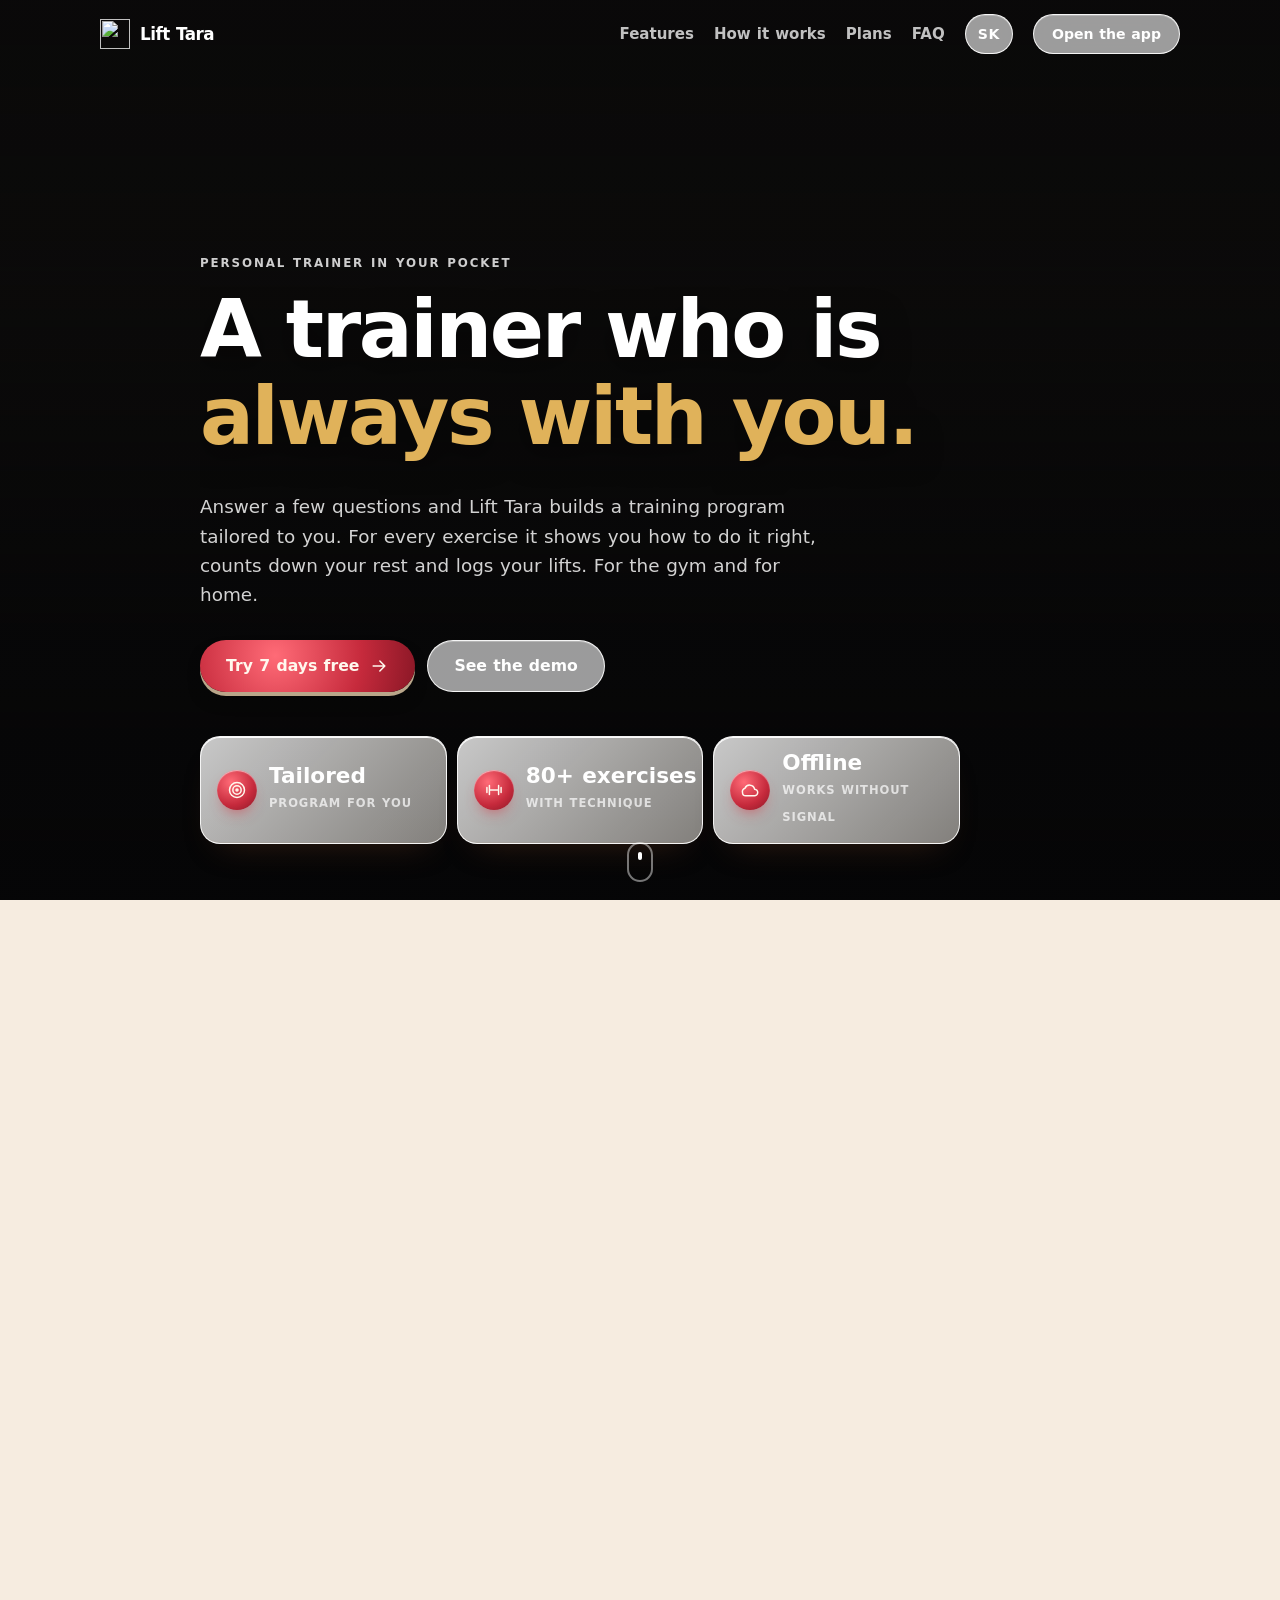
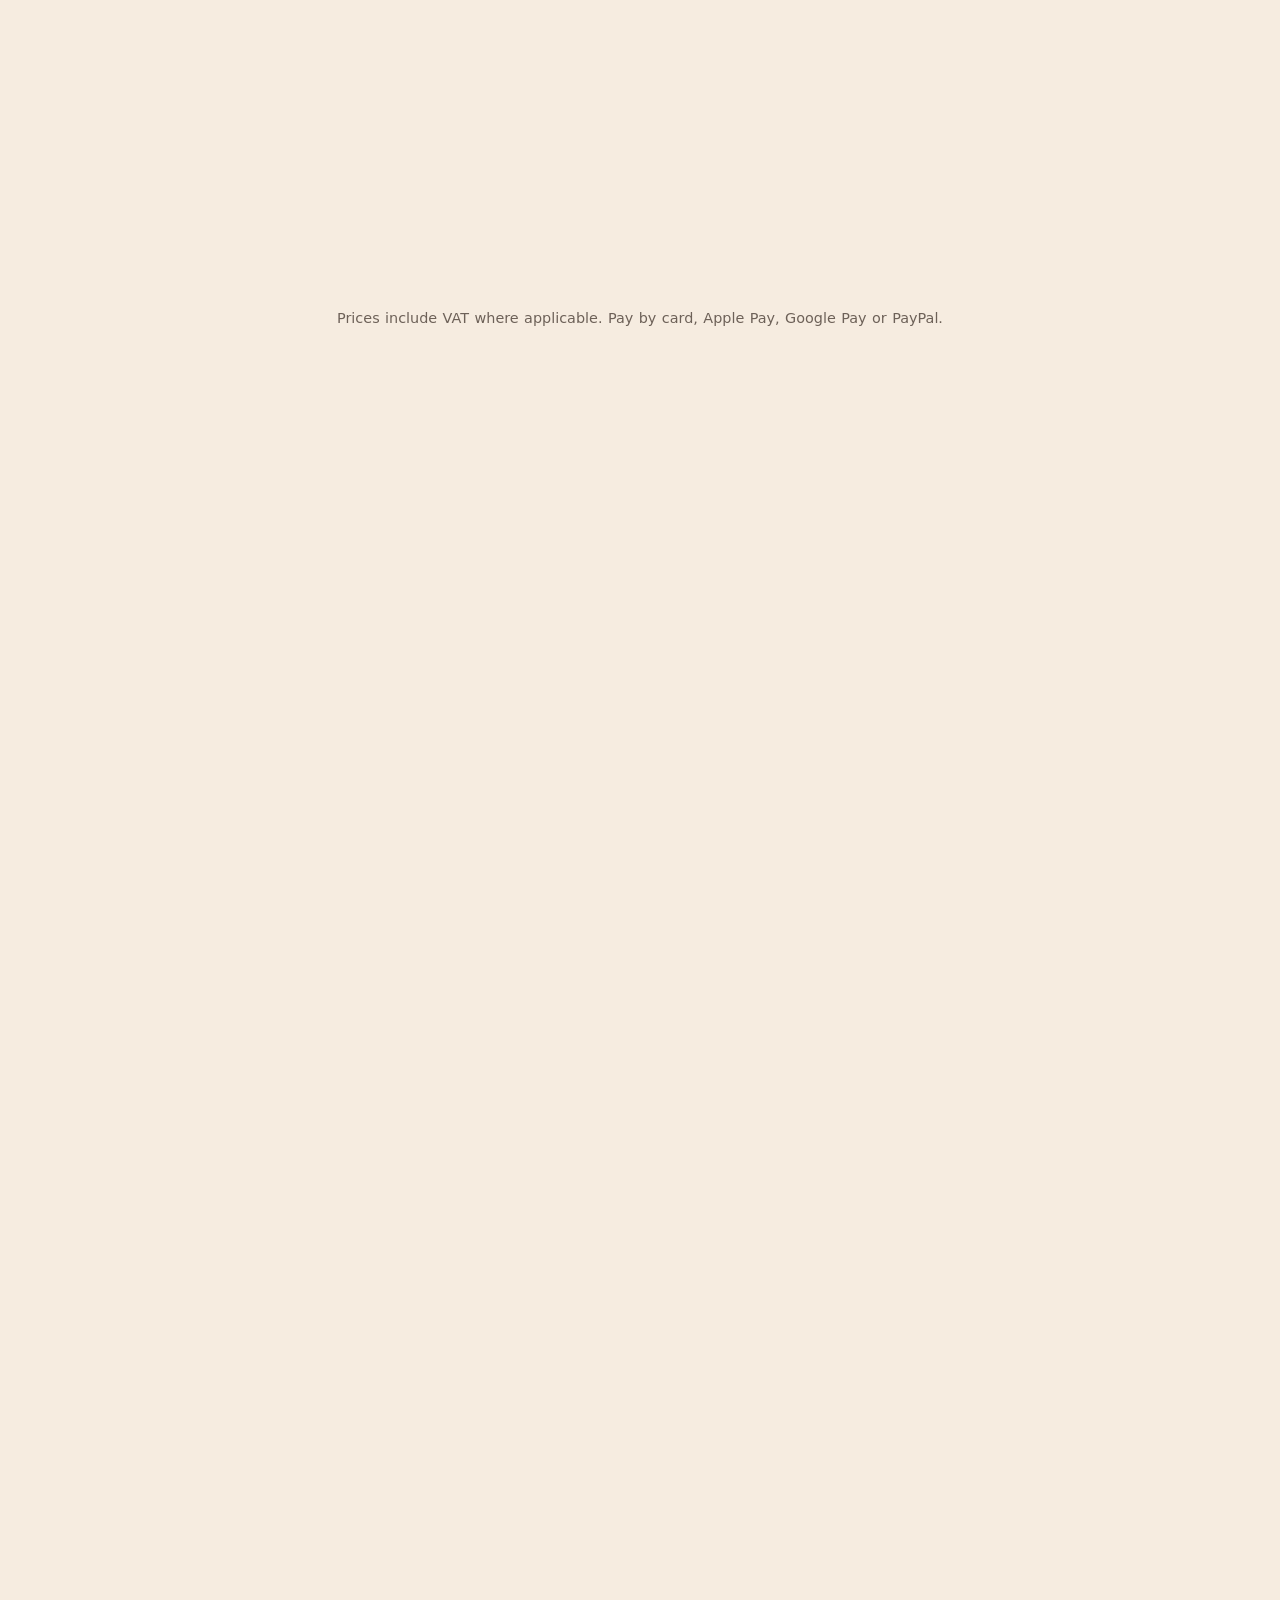
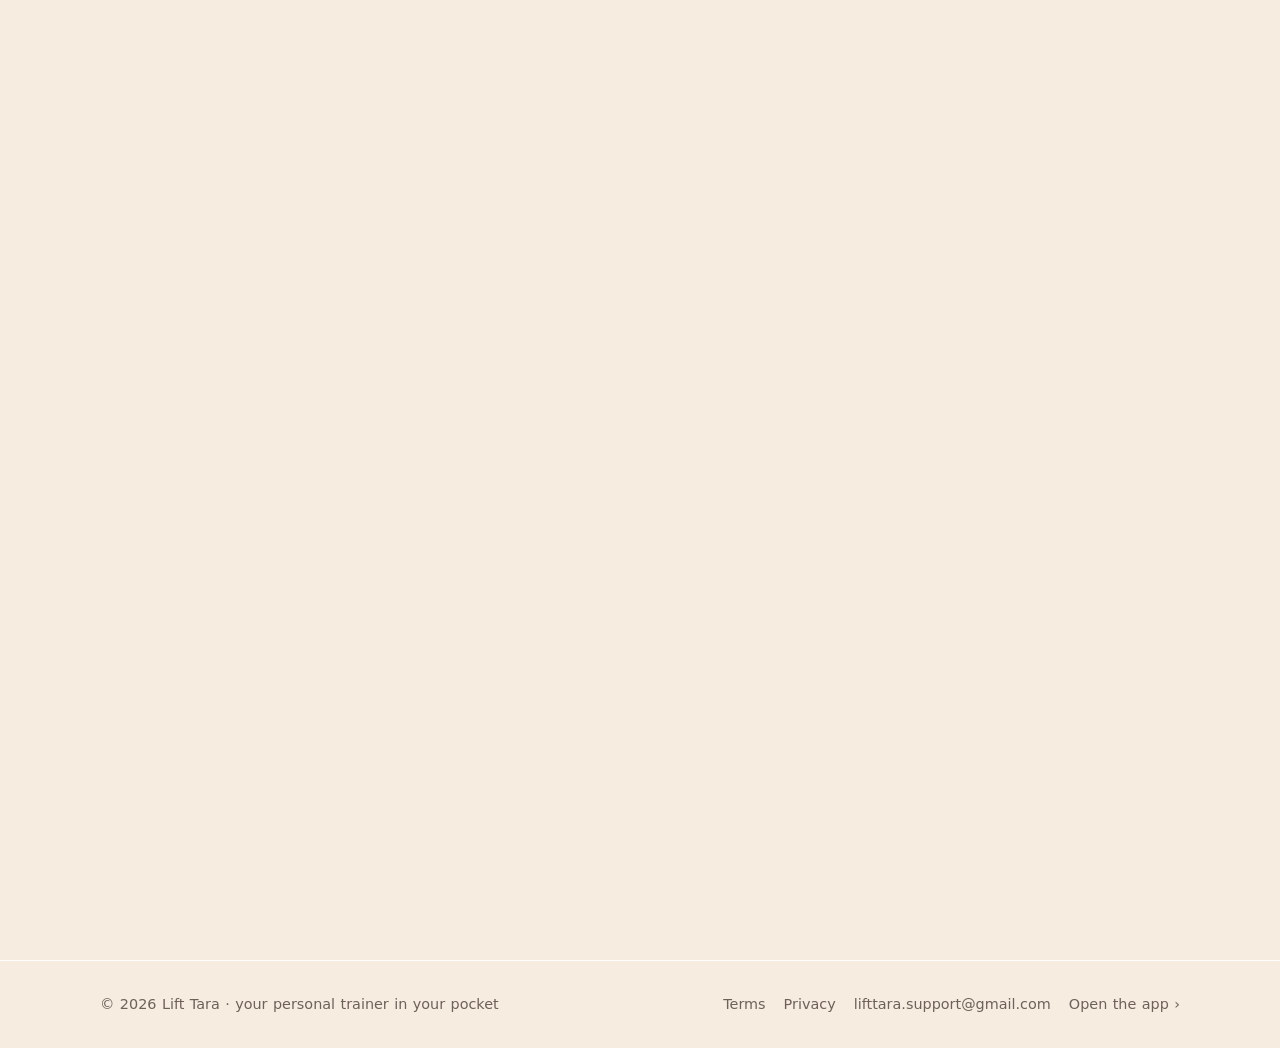
==== commit e4920324: "Web: ikonky na kartách ako lesklé 3D guľky Co-Authored-By: Claude Opus 5.5 <noreply@anthropic.com> C" ====
--- a/en/index.html
+++ b/en/index.html
@@ -32,7 +32,7 @@
   <meta name="twitter:image" content="https://lifttara.github.io/icons/og.jpg?v=1">
   <link rel="preload" as="image" href="../icons/hero.jpg">
   <style>html, body { background: #15100e; } @media (prefers-color-scheme: light) { html, body { background: #f7f1e6; } }</style>
-  <link rel="stylesheet" href="../css/web.css?v=11">
+  <link rel="stylesheet" href="../css/web.css?v=12">
   <script type="application/ld+json">
 [
  {
--- a/css/web.css
+++ b/css/web.css
@@ -483,3 +483,17 @@
 /* odhaľovanie pri posúvaní s pružinou */
 .rv { transition: opacity .8s ease, transform .9s var(--spring2) !important; }
 @media (prefers-reduced-motion: reduce) { .lt-bg i, .phone, .greta-photo img { animation: none !important; } }
+/* ikonky na kartách – lesklé 3D guľky ako tlačidlá v appke */
+.ic, .feat .ic, .step .ic {
+  width: 56px !important; height: 56px !important; border-radius: 50% !important; color: #fff8ee !important;
+  background: var(--pill-red) !important; border: 0 !important;
+  box-shadow: 0 12px 22px -10px rgba(216, 48, 63, .85), inset 0 1px 1px rgba(255, 255, 255, .6), inset 0 -3px 6px rgba(80, 10, 18, .35) !important;
+  position: relative; transition: transform .45s var(--spring2);
+}
+.ic::after { content: ""; position: absolute; top: 7px; left: 12px; width: 22px; height: 11px; border-radius: 50%; background: linear-gradient(180deg, rgba(255, 255, 255, .55), rgba(255, 255, 255, 0)); pointer-events: none; }
+.ic .i { width: 26px !important; height: 26px !important; stroke-width: 2.2; filter: drop-shadow(0 1px 1px rgba(80, 10, 18, .4)); position: relative; z-index: 1; }
+@media (hover: hover) { .card:hover .ic { transform: scale(1.08) rotate(-6deg); } }
+.feat-grid .card:nth-child(4n+2) .ic { background: radial-gradient(circle at 35% 30%, #ffd98f, #e2a33a 60%, #a8701d) !important; box-shadow: 0 12px 22px -10px rgba(226, 163, 58, .85), inset 0 1px 1px rgba(255, 255, 255, .6), inset 0 -3px 6px rgba(90, 55, 10, .35) !important; }
+.feat-grid .card:nth-child(4n+3) .ic { background: radial-gradient(circle at 35% 30%, #d9a37c, #a86a42 60%, #6e3f22) !important; box-shadow: 0 12px 22px -10px rgba(168, 106, 66, .85), inset 0 1px 1px rgba(255, 255, 255, .55), inset 0 -3px 6px rgba(60, 30, 10, .35) !important; }
+.feat-grid .card:nth-child(4n) .ic { background: radial-gradient(circle at 35% 30%, #e08aa0, #9b3a5a 60%, #5e1f36) !important; box-shadow: 0 12px 22px -10px rgba(155, 58, 90, .85), inset 0 1px 1px rgba(255, 255, 255, .55), inset 0 -3px 6px rgba(50, 10, 25, .35) !important; }
+.tile .ti { background: var(--pill-red) !important; color: #fff8ee !important; box-shadow: 0 8px 16px -8px rgba(216, 48, 63, .85), inset 0 1px 1px rgba(255, 255, 255, .6) !important; }
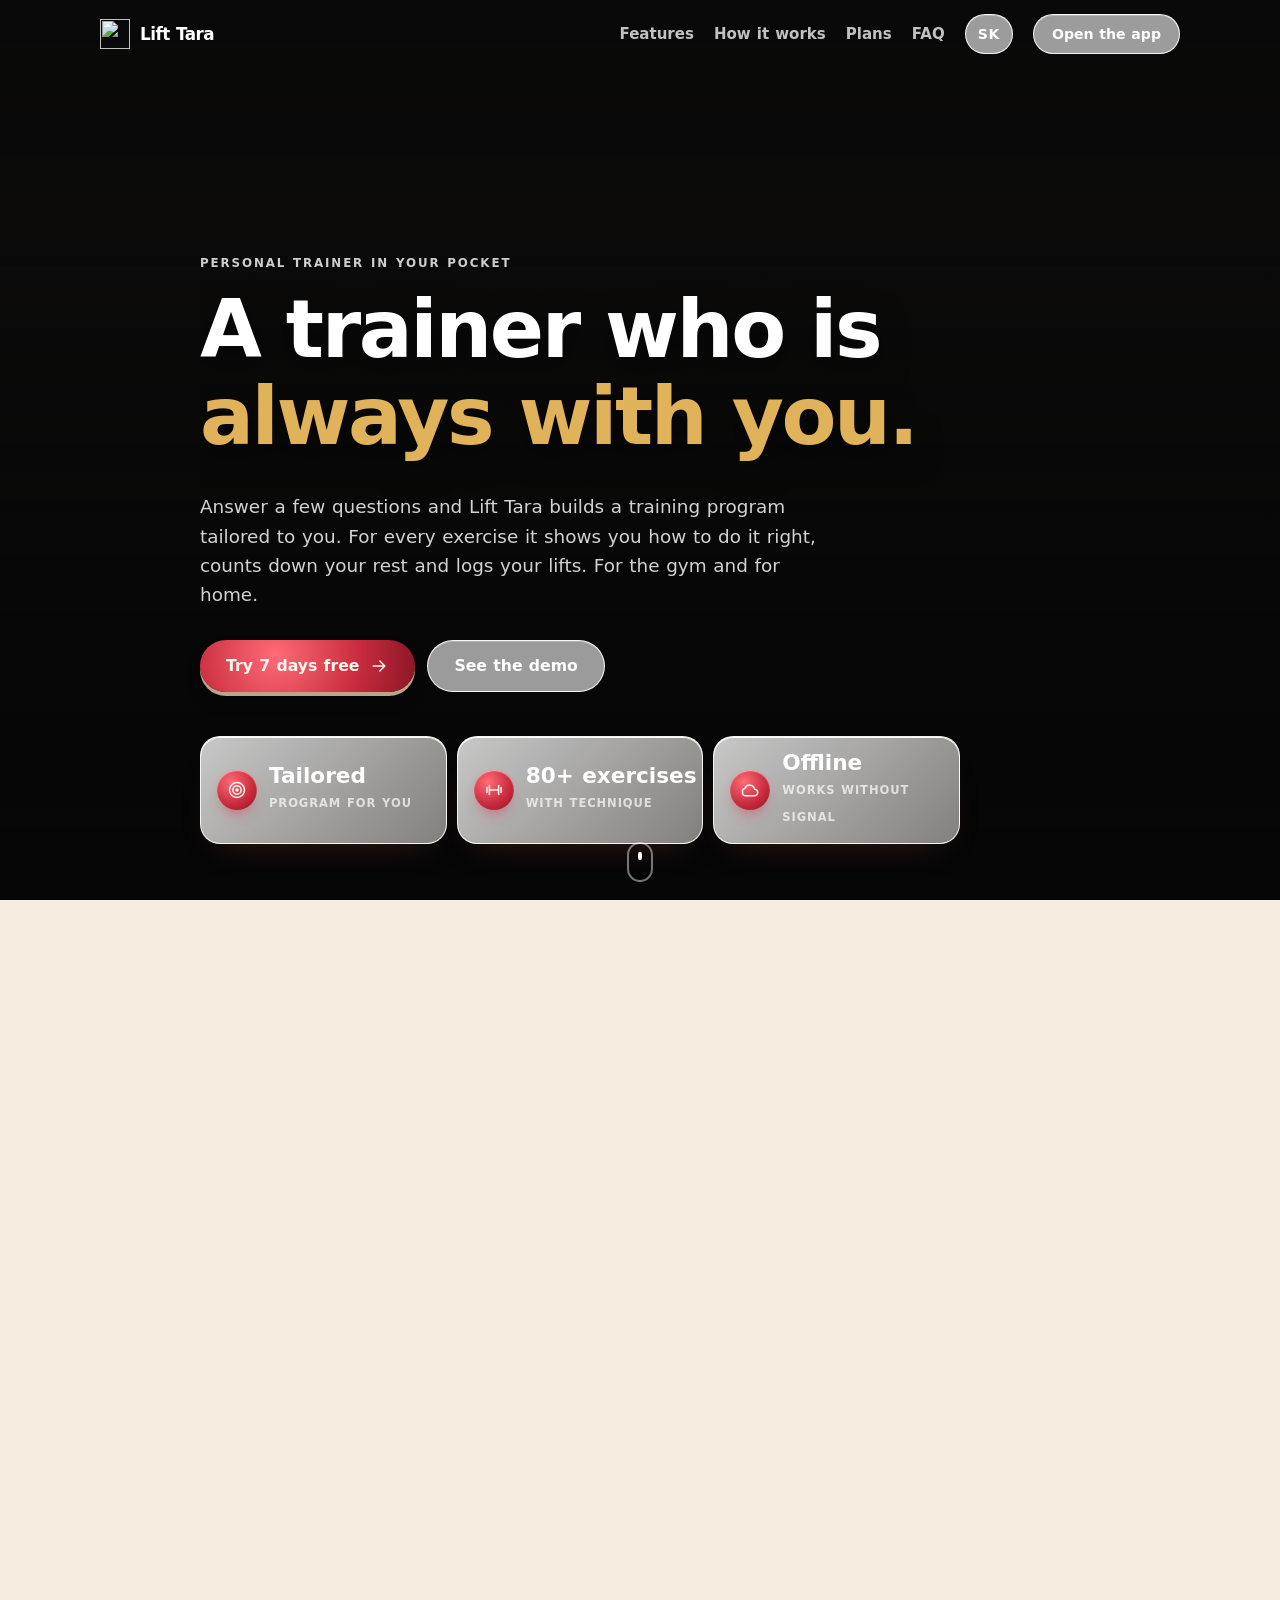
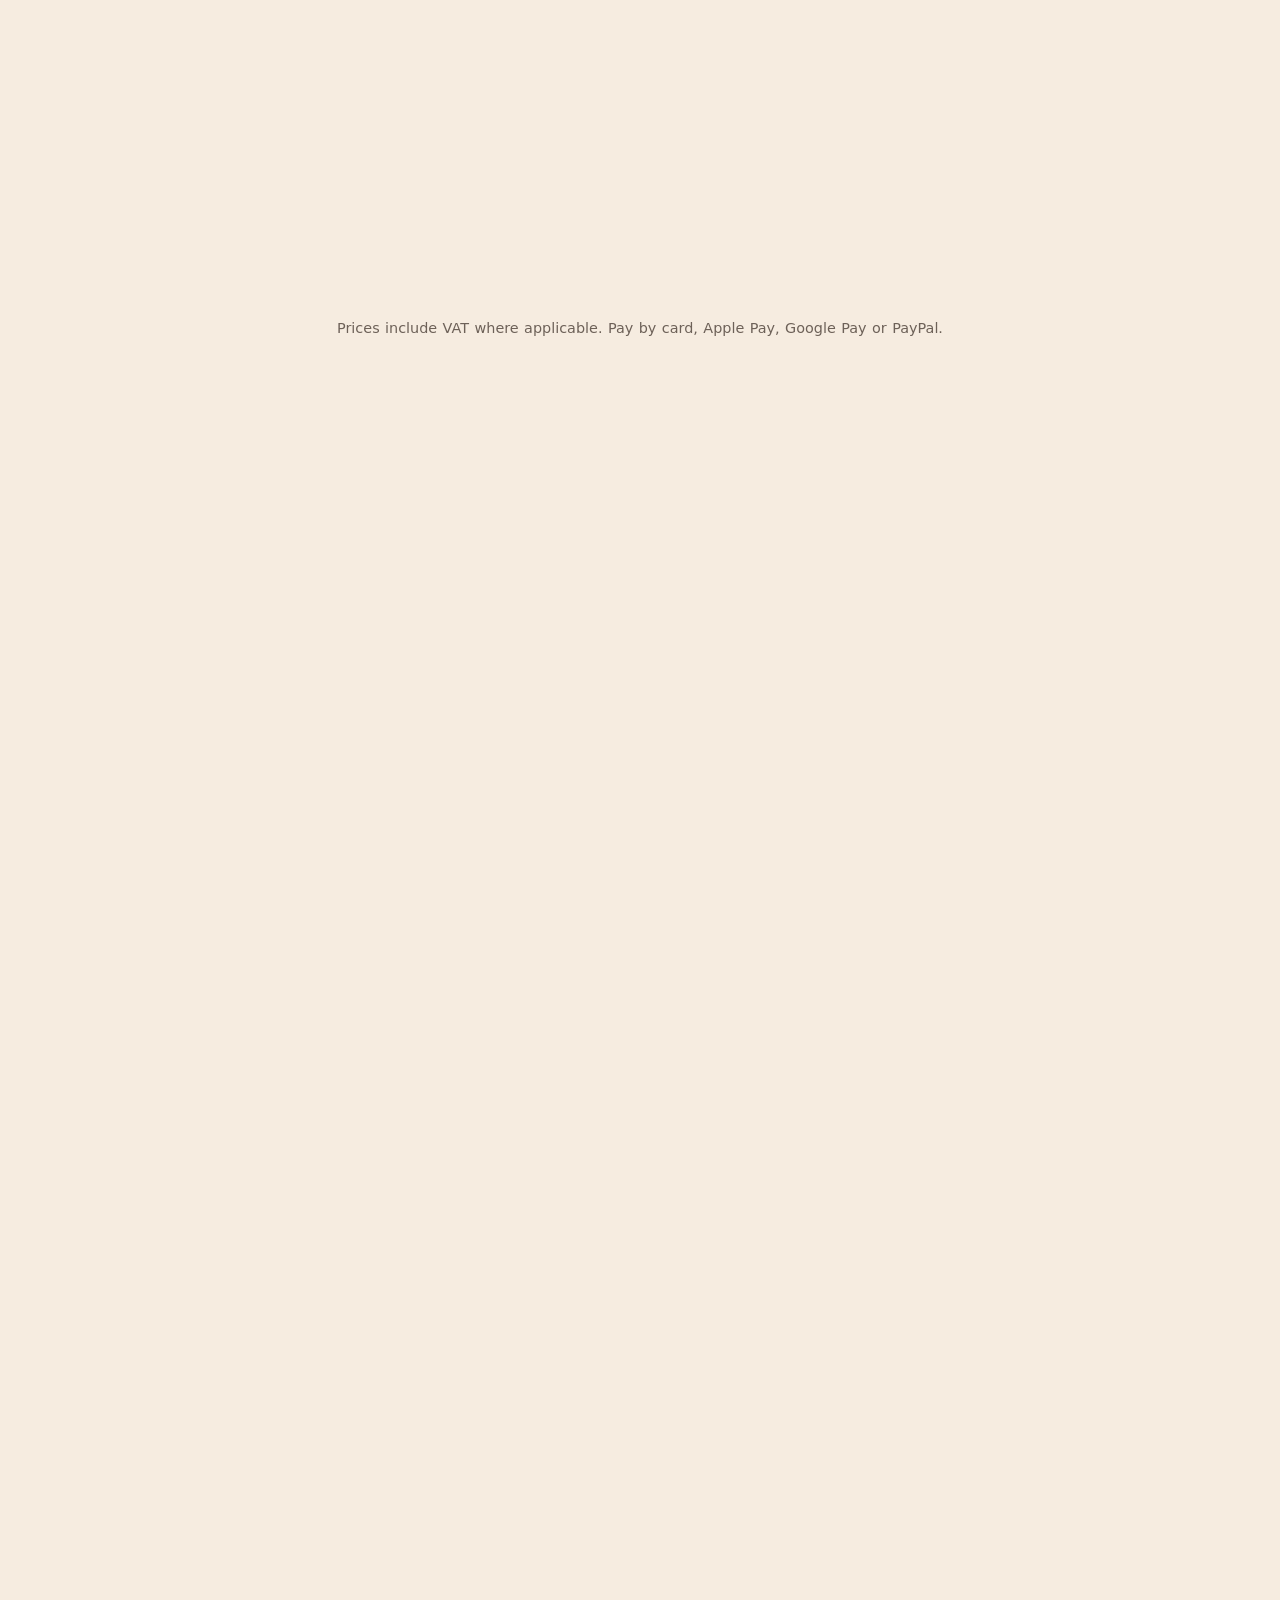
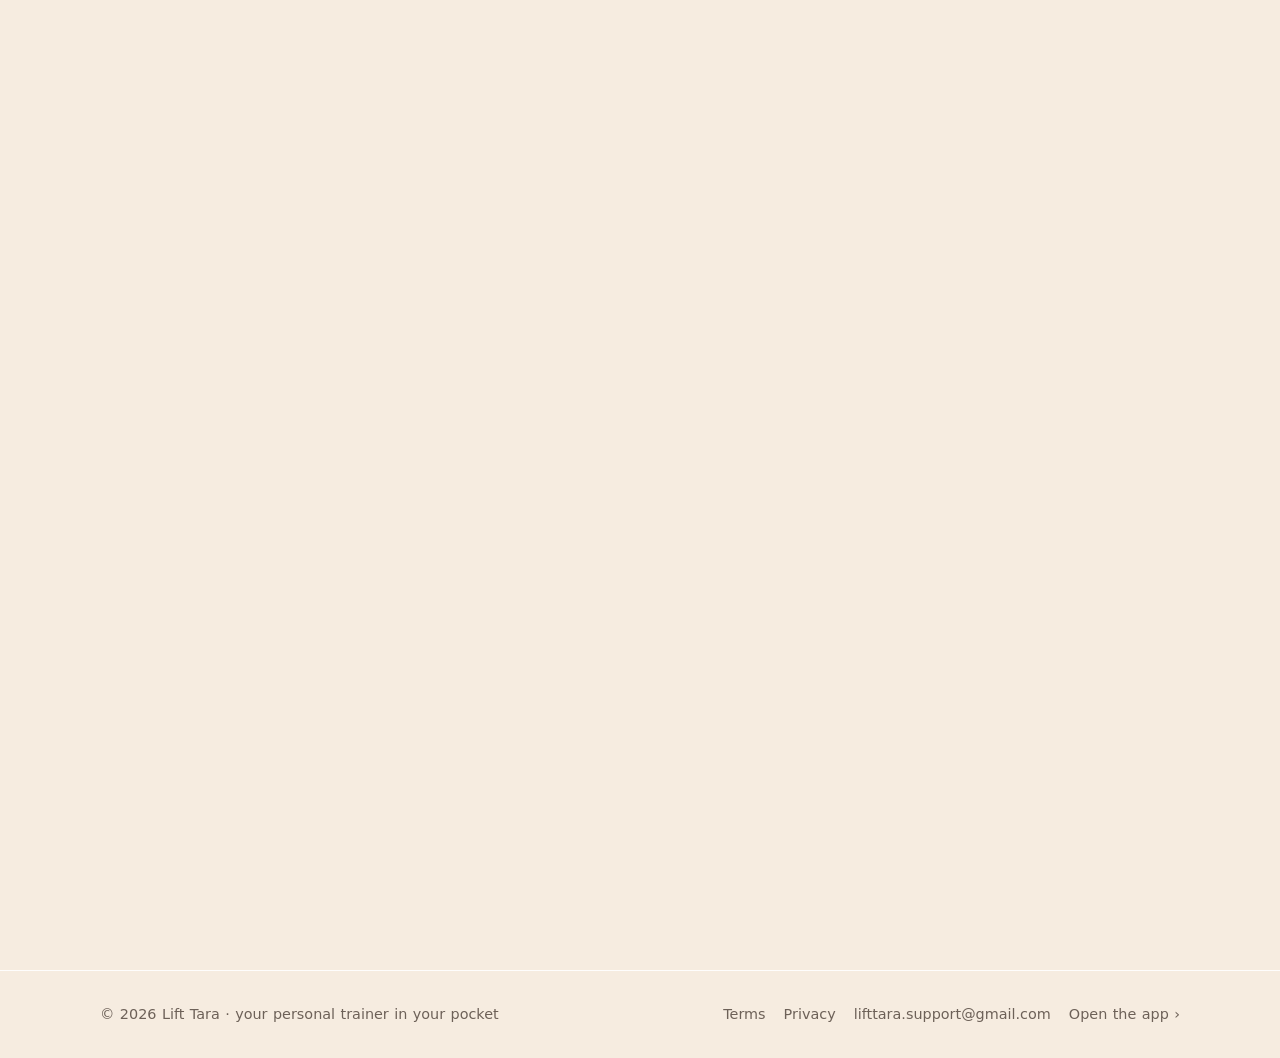
==== commit 880f0eb4: "Web: čísla krokov v lesklých 3D guľkách Co-Authored-By: Claude Opus 5.5 <noreply@anthropic.com> Clau" ====
--- a/en/index.html
+++ b/en/index.html
@@ -32,7 +32,7 @@
   <meta name="twitter:image" content="https://lifttara.github.io/icons/og.jpg?v=1">
   <link rel="preload" as="image" href="../icons/hero.jpg">
   <style>html, body { background: #15100e; } @media (prefers-color-scheme: light) { html, body { background: #f7f1e6; } }</style>
-  <link rel="stylesheet" href="../css/web.css?v=12">
+  <link rel="stylesheet" href="../css/web.css?v=13">
   <script type="application/ld+json">
 [
  {
--- a/css/web.css
+++ b/css/web.css
@@ -497,3 +497,16 @@
 .feat-grid .card:nth-child(4n+3) .ic { background: radial-gradient(circle at 35% 30%, #d9a37c, #a86a42 60%, #6e3f22) !important; box-shadow: 0 12px 22px -10px rgba(168, 106, 66, .85), inset 0 1px 1px rgba(255, 255, 255, .55), inset 0 -3px 6px rgba(60, 30, 10, .35) !important; }
 .feat-grid .card:nth-child(4n) .ic { background: radial-gradient(circle at 35% 30%, #e08aa0, #9b3a5a 60%, #5e1f36) !important; box-shadow: 0 12px 22px -10px rgba(155, 58, 90, .85), inset 0 1px 1px rgba(255, 255, 255, .55), inset 0 -3px 6px rgba(50, 10, 25, .35) !important; }
 .tile .ti { background: var(--pill-red) !important; color: #fff8ee !important; box-shadow: 0 8px 16px -8px rgba(216, 48, 63, .85), inset 0 1px 1px rgba(255, 255, 255, .6) !important; }
+/* kroky „Ako to funguje“ – číslo v lesklej 3D guľke a spojnica medzi krokmi */
+.step { position: relative; }
+.step .num {
+  width: 64px; height: 64px; border-radius: 50%; display: grid; place-items: center; position: relative;
+  font-family: var(--font) !important; font-weight: 800 !important; font-size: 1.6rem !important; letter-spacing: -.03em !important;
+  color: #fff8ee !important; -webkit-text-stroke: 0 !important; text-shadow: 0 1px 2px rgba(80, 10, 18, .45);
+  background: var(--pill-red); box-shadow: 0 14px 24px -10px rgba(216, 48, 63, .85), inset 0 1px 1px rgba(255, 255, 255, .6), inset 0 -4px 8px rgba(80, 10, 18, .35);
+  transition: transform .45s var(--spring2);
+}
+.step .num::after { content: ""; position: absolute; top: 8px; left: 14px; width: 26px; height: 12px; border-radius: 50%; background: linear-gradient(180deg, rgba(255, 255, 255, .55), rgba(255, 255, 255, 0)); }
+.step:nth-child(2) .num { background: radial-gradient(circle at 35% 30%, #ffd98f, #e2a33a 60%, #a8701d); box-shadow: 0 14px 24px -10px rgba(226, 163, 58, .85), inset 0 1px 1px rgba(255, 255, 255, .6), inset 0 -4px 8px rgba(90, 55, 10, .35); }
+.step:nth-child(3) .num { background: radial-gradient(circle at 35% 30%, #8fe0a0, #3f9e57 60%, #2a7440); box-shadow: 0 14px 24px -10px rgba(63, 158, 87, .85), inset 0 1px 1px rgba(255, 255, 255, .6), inset 0 -4px 8px rgba(15, 60, 25, .35); }
+@media (hover: hover) { .step:hover .num { transform: scale(1.08) rotate(-6deg); } }
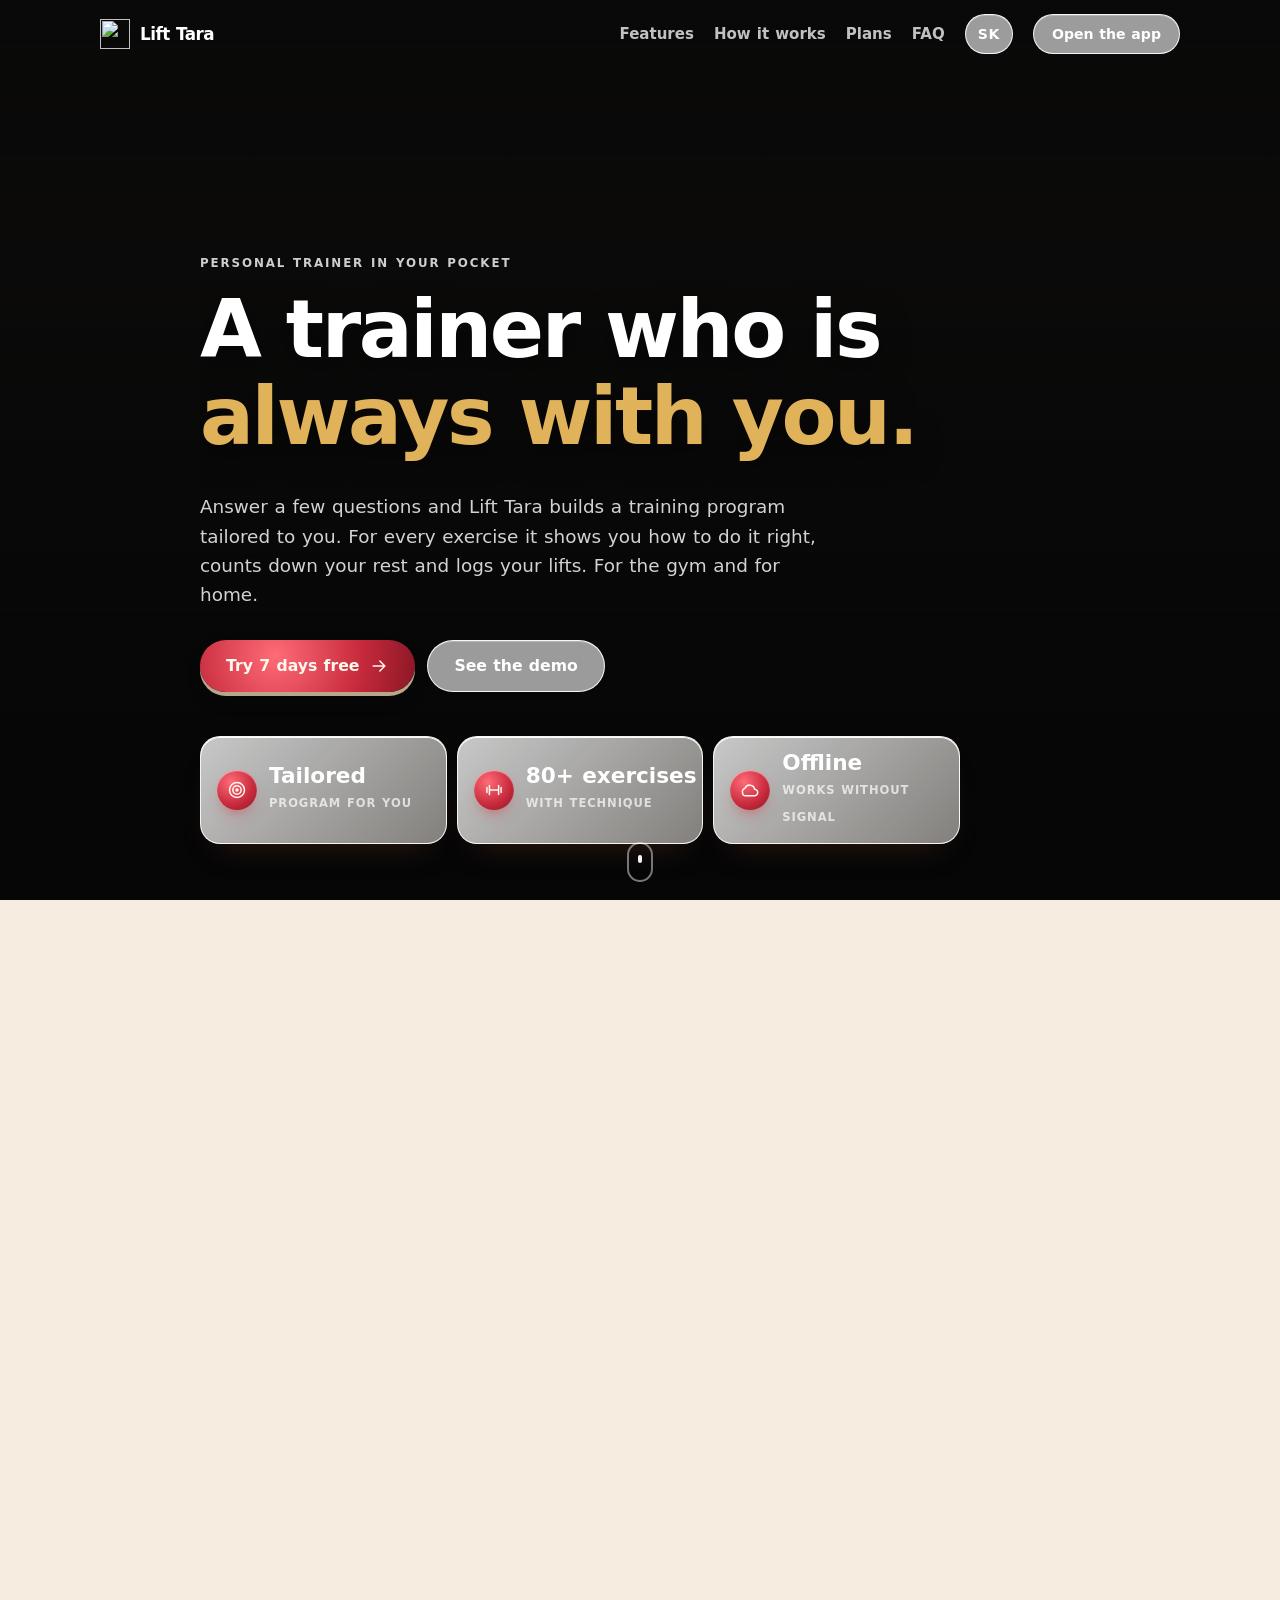
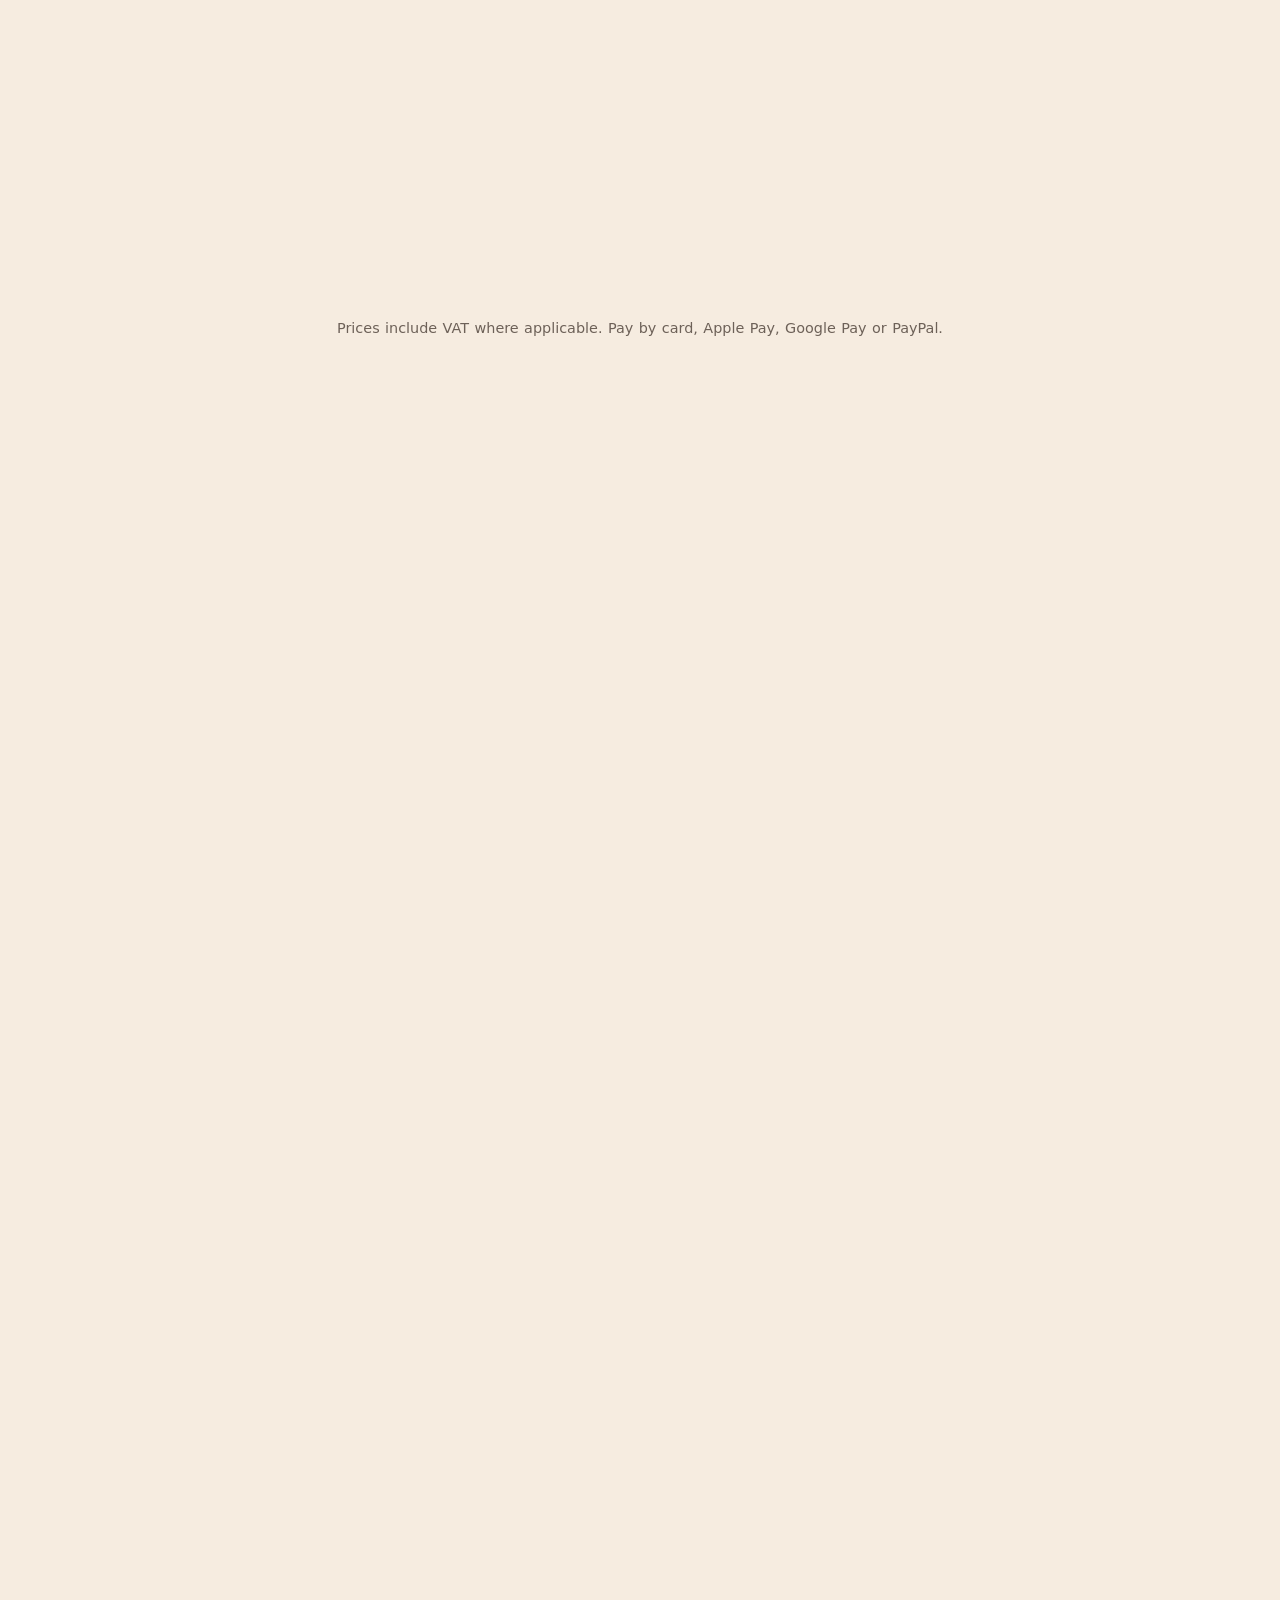
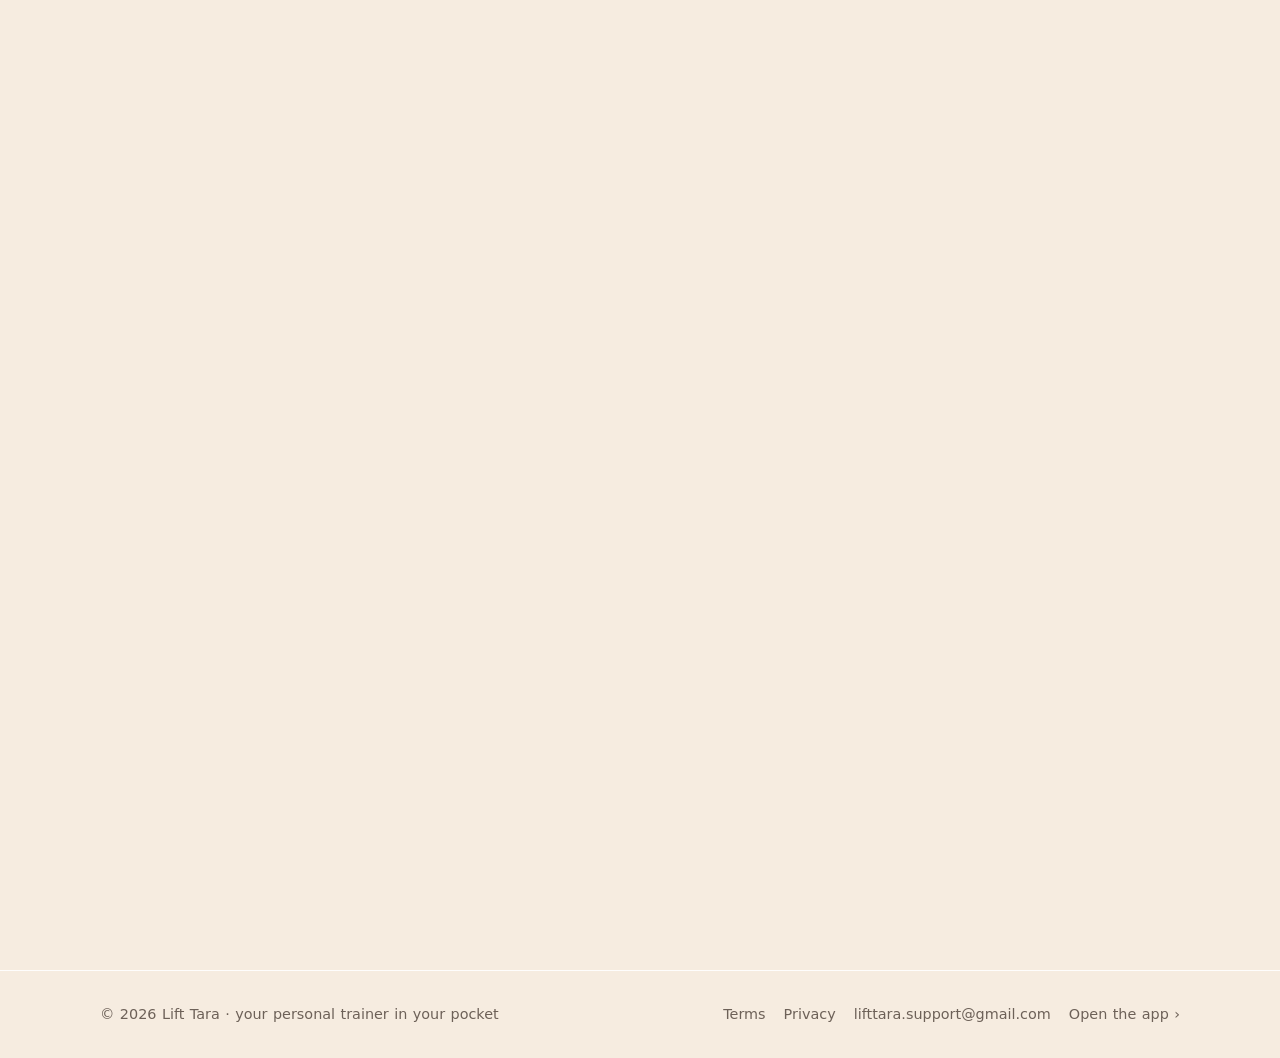
==== commit afcd3e8a: "Web: guľky v jednej farbe (červená) Co-Authored-By: Claude Opus 5.5 <noreply@anthropic.com> Claude-S" ====
--- a/en/index.html
+++ b/en/index.html
@@ -32,7 +32,7 @@
   <meta name="twitter:image" content="https://lifttara.github.io/icons/og.jpg?v=1">
   <link rel="preload" as="image" href="../icons/hero.jpg">
   <style>html, body { background: #15100e; } @media (prefers-color-scheme: light) { html, body { background: #f7f1e6; } }</style>
-  <link rel="stylesheet" href="../css/web.css?v=13">
+  <link rel="stylesheet" href="../css/web.css?v=14">
   <script type="application/ld+json">
 [
  {
--- a/css/web.css
+++ b/css/web.css
@@ -510,3 +510,5 @@
 .step:nth-child(2) .num { background: radial-gradient(circle at 35% 30%, #ffd98f, #e2a33a 60%, #a8701d); box-shadow: 0 14px 24px -10px rgba(226, 163, 58, .85), inset 0 1px 1px rgba(255, 255, 255, .6), inset 0 -4px 8px rgba(90, 55, 10, .35); }
 .step:nth-child(3) .num { background: radial-gradient(circle at 35% 30%, #8fe0a0, #3f9e57 60%, #2a7440); box-shadow: 0 14px 24px -10px rgba(63, 158, 87, .85), inset 0 1px 1px rgba(255, 255, 255, .6), inset 0 -4px 8px rgba(15, 60, 25, .35); }
 @media (hover: hover) { .step:hover .num { transform: scale(1.08) rotate(-6deg); } }
+/* guľky v jednej farbe – lesklá červená (bez striedania farieb) */
+.step:nth-child(n) .num, .feat-grid .card:nth-child(n) .ic { background: var(--pill-red) !important; box-shadow: 0 14px 24px -10px rgba(216, 48, 63, .85), inset 0 1px 1px rgba(255, 255, 255, .6), inset 0 -4px 8px rgba(80, 10, 18, .35) !important; }
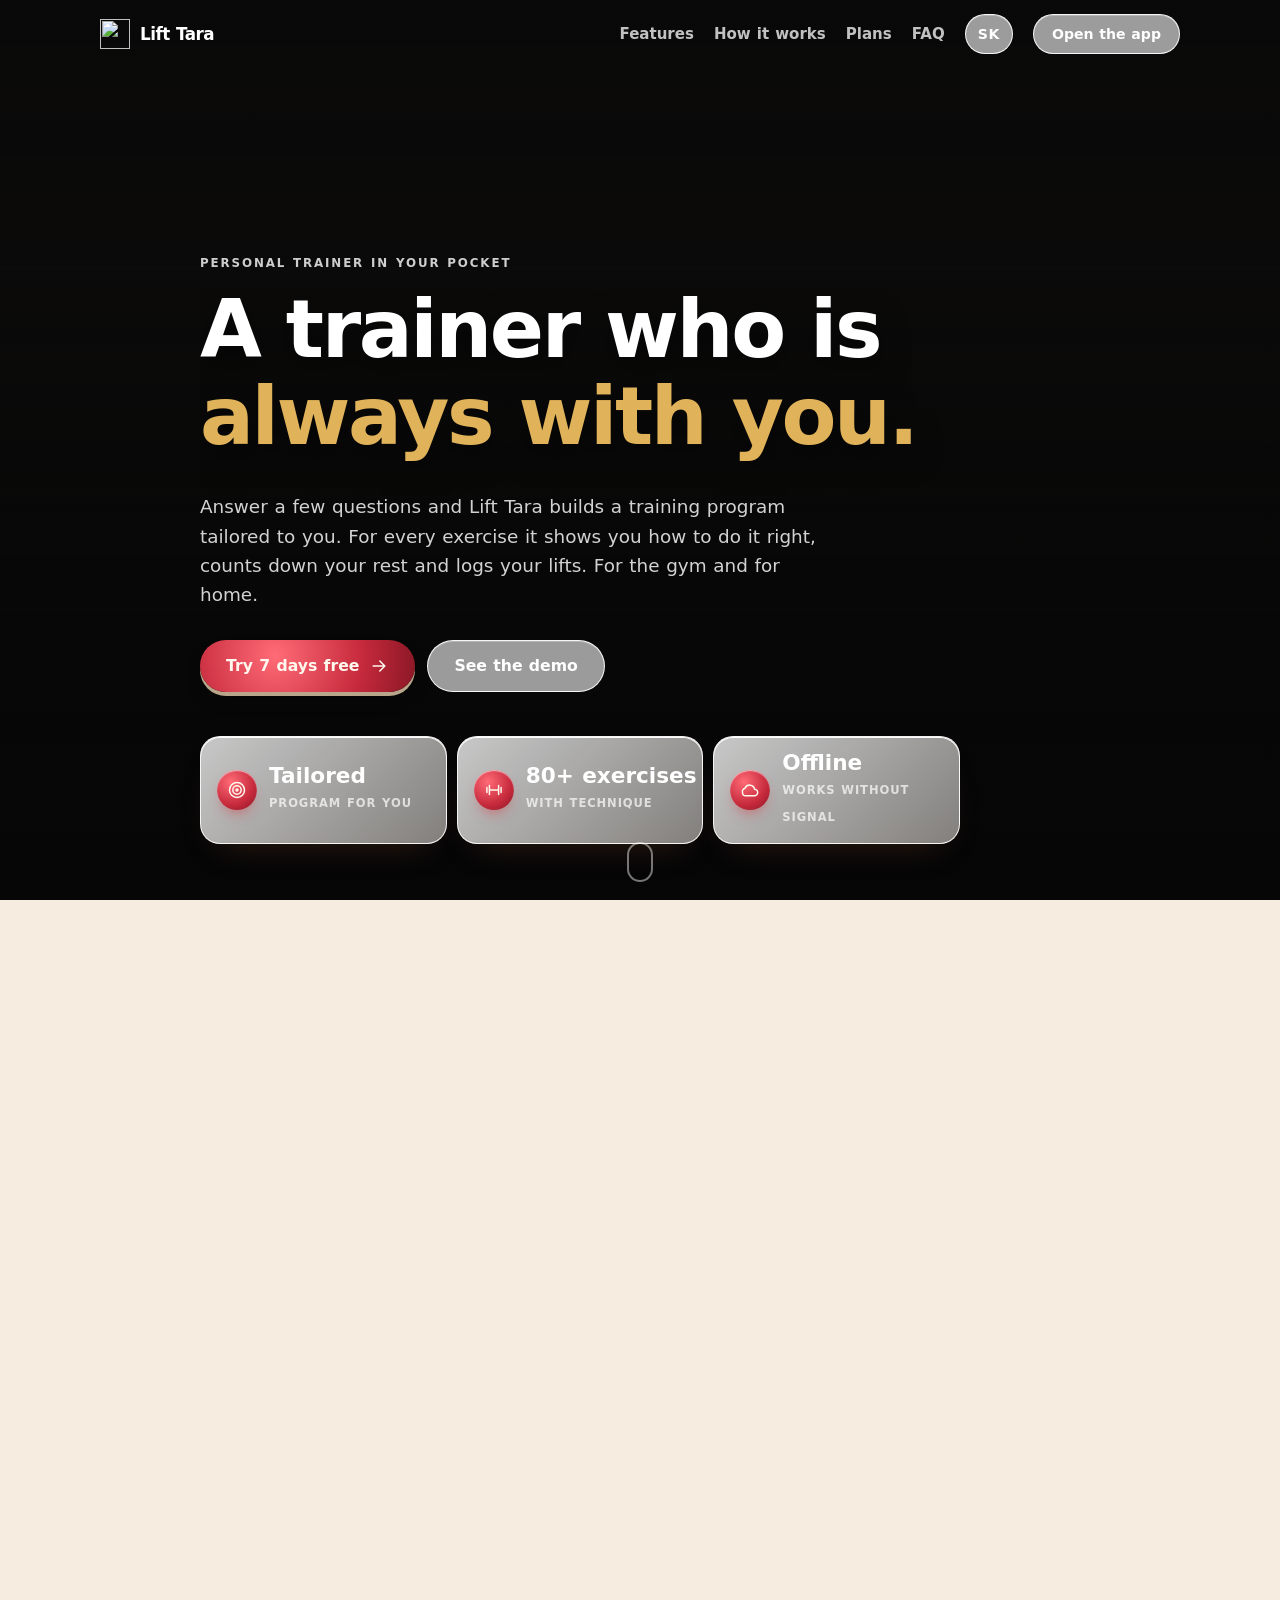
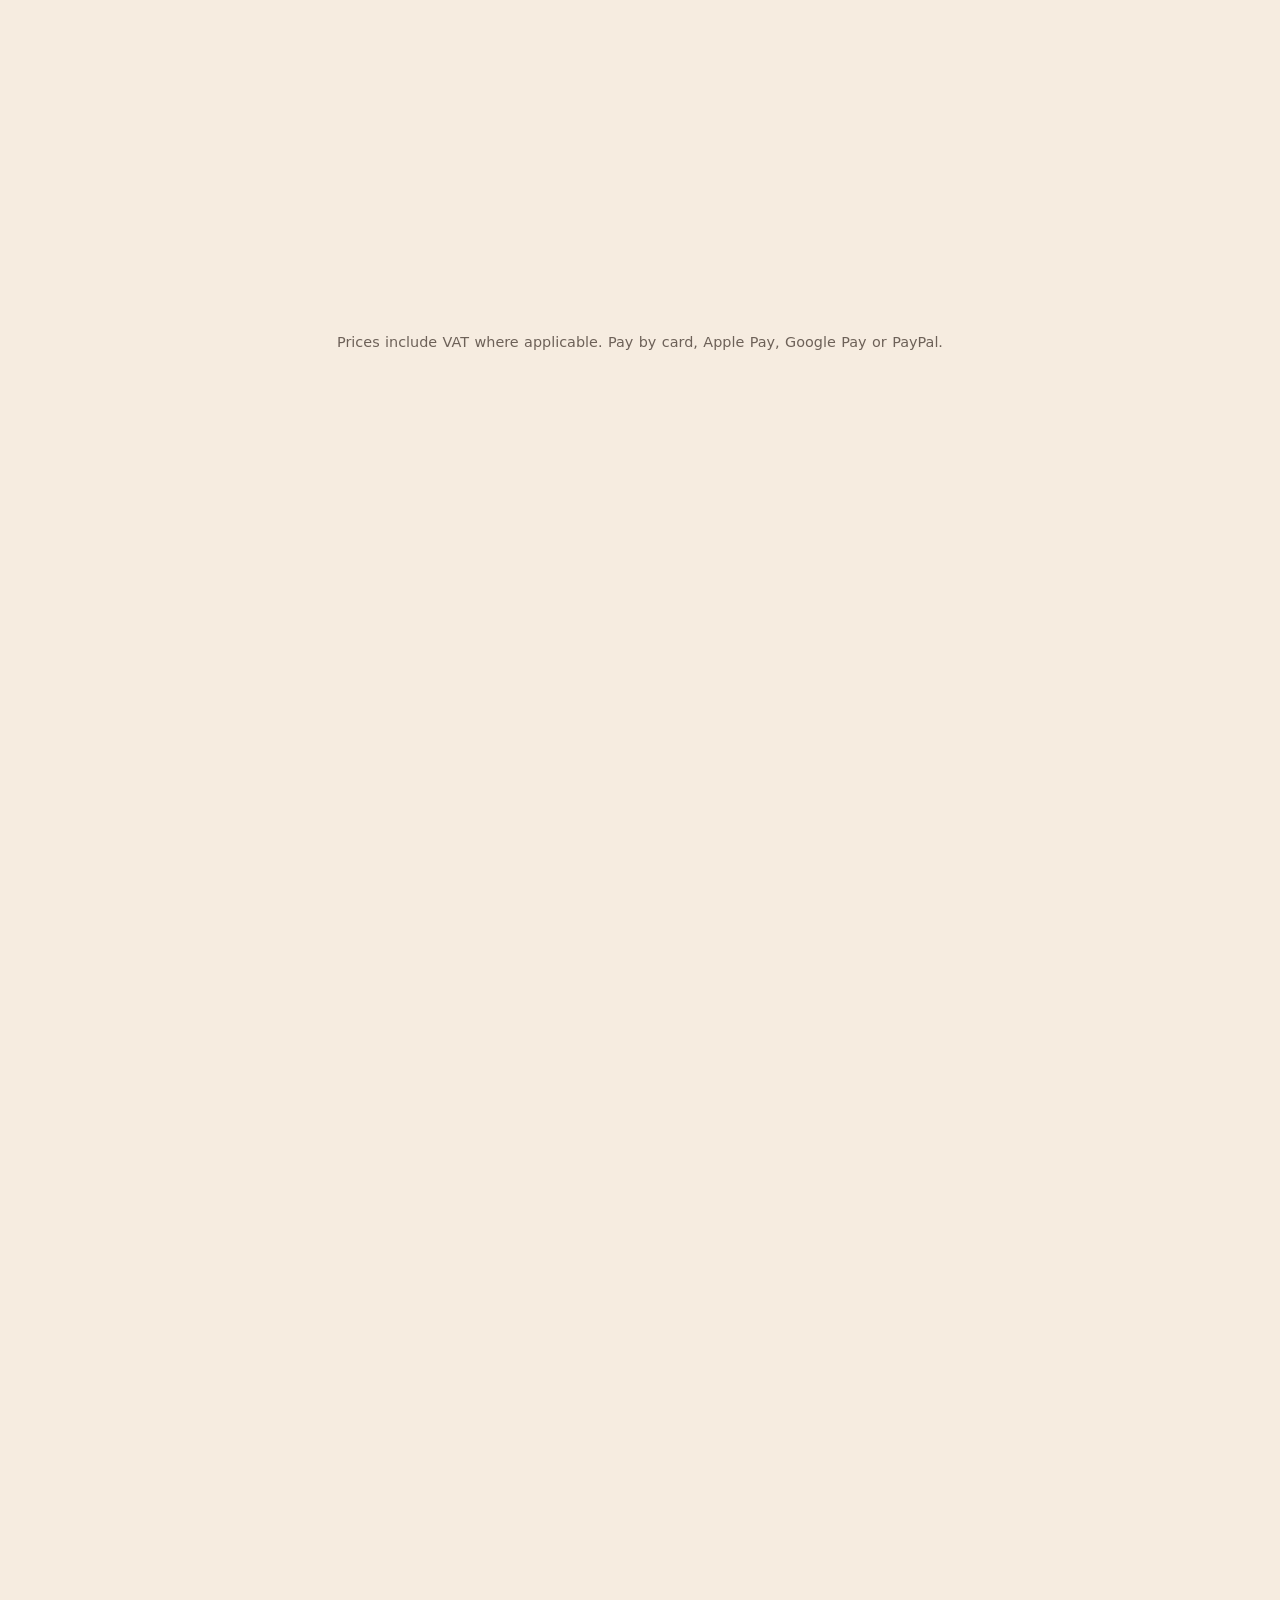
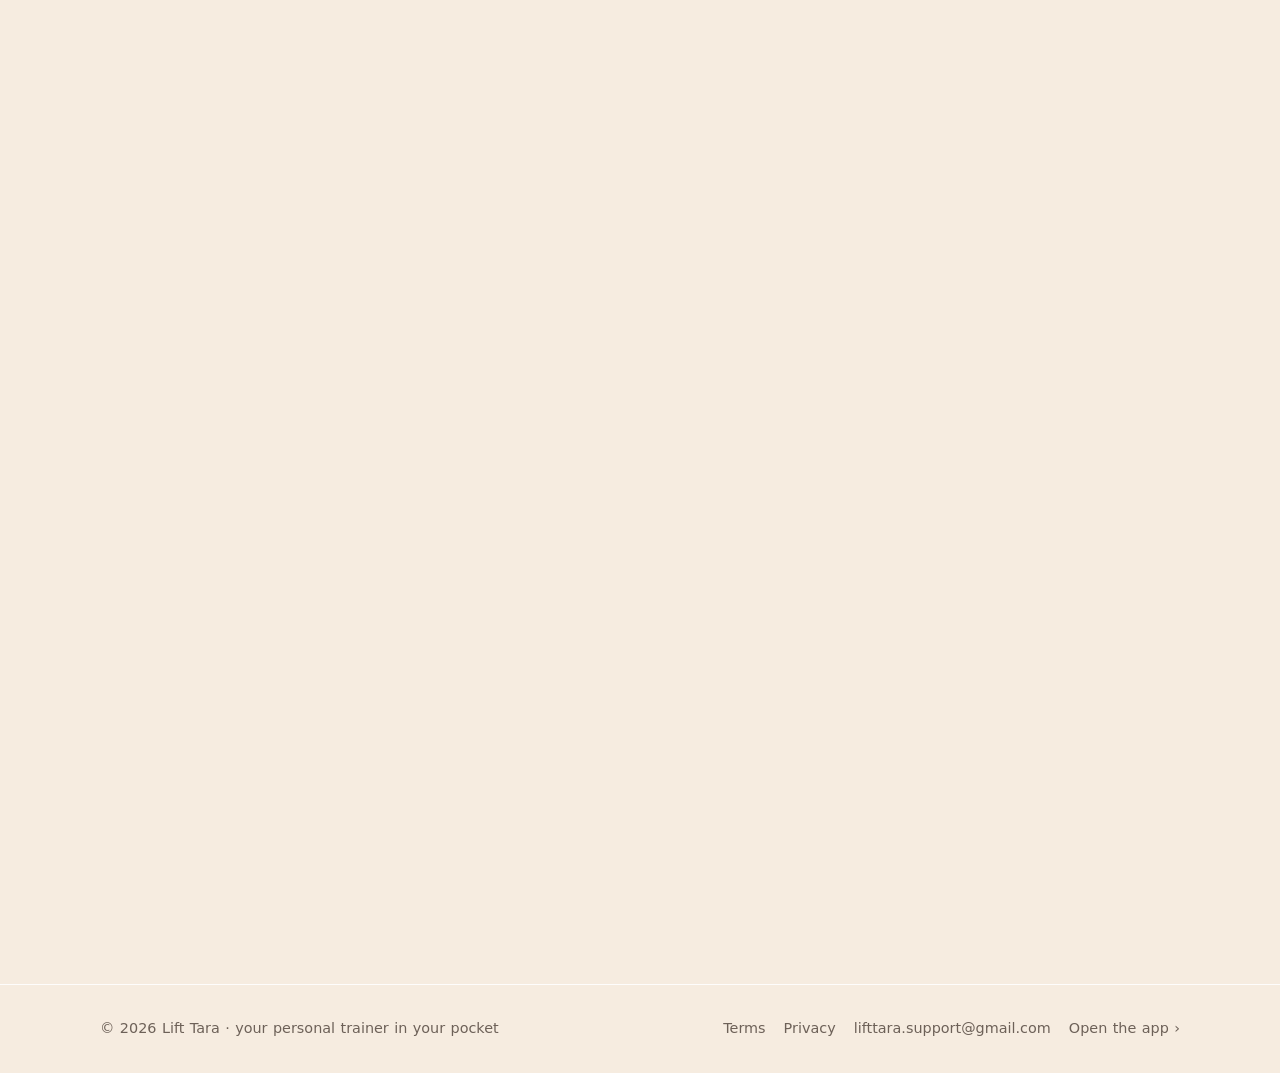
==== commit d0850528: "Web: čísla krokov bez guliek – veľké číslo s prechodom zlatá → červená Co-Authored-By: Claude Opus 5" ====
--- a/en/index.html
+++ b/en/index.html
@@ -32,7 +32,7 @@
   <meta name="twitter:image" content="https://lifttara.github.io/icons/og.jpg?v=1">
   <link rel="preload" as="image" href="../icons/hero.jpg">
   <style>html, body { background: #15100e; } @media (prefers-color-scheme: light) { html, body { background: #f7f1e6; } }</style>
-  <link rel="stylesheet" href="../css/web.css?v=14">
+  <link rel="stylesheet" href="../css/web.css?v=15">
   <script type="application/ld+json">
 [
  {
--- a/css/web.css
+++ b/css/web.css
@@ -512,3 +512,12 @@
 @media (hover: hover) { .step:hover .num { transform: scale(1.08) rotate(-6deg); } }
 /* guľky v jednej farbe – lesklá červená (bez striedania farieb) */
 .step:nth-child(n) .num, .feat-grid .card:nth-child(n) .ic { background: var(--pill-red) !important; box-shadow: 0 14px 24px -10px rgba(216, 48, 63, .85), inset 0 1px 1px rgba(255, 255, 255, .6), inset 0 -4px 8px rgba(80, 10, 18, .35) !important; }
+/* čísla krokov – bez guliek: veľké plné číslo s prechodom zlatá → červená a krátkou čiarou */
+.step:nth-child(n) .num {
+  width: auto !important; height: auto !important; border-radius: 0 !important; display: inline-block !important; box-shadow: none !important;
+  font-family: var(--font) !important; font-weight: 800 !important; font-size: 4.2rem !important; line-height: .9 !important; letter-spacing: -.06em !important;
+  background: linear-gradient(135deg, #f6d79a 0%, #e9b75c 35%, #d8303f 100%) !important; -webkit-background-clip: text !important; background-clip: text !important;
+  color: transparent !important; -webkit-text-stroke: 0 !important; text-shadow: none !important; margin-bottom: 22px !important; padding-bottom: 14px; position: relative;
+}
+.step .num::after { content: "" !important; top: auto !important; left: 0 !important; bottom: 0; width: 44px !important; height: 4px !important; border-radius: 999px !important; background: var(--pill-red) !important; box-shadow: 0 4px 12px rgba(216, 48, 63, .6); }
+@media (hover: hover) { .step:hover .num { transform: translateX(6px) !important; } }
